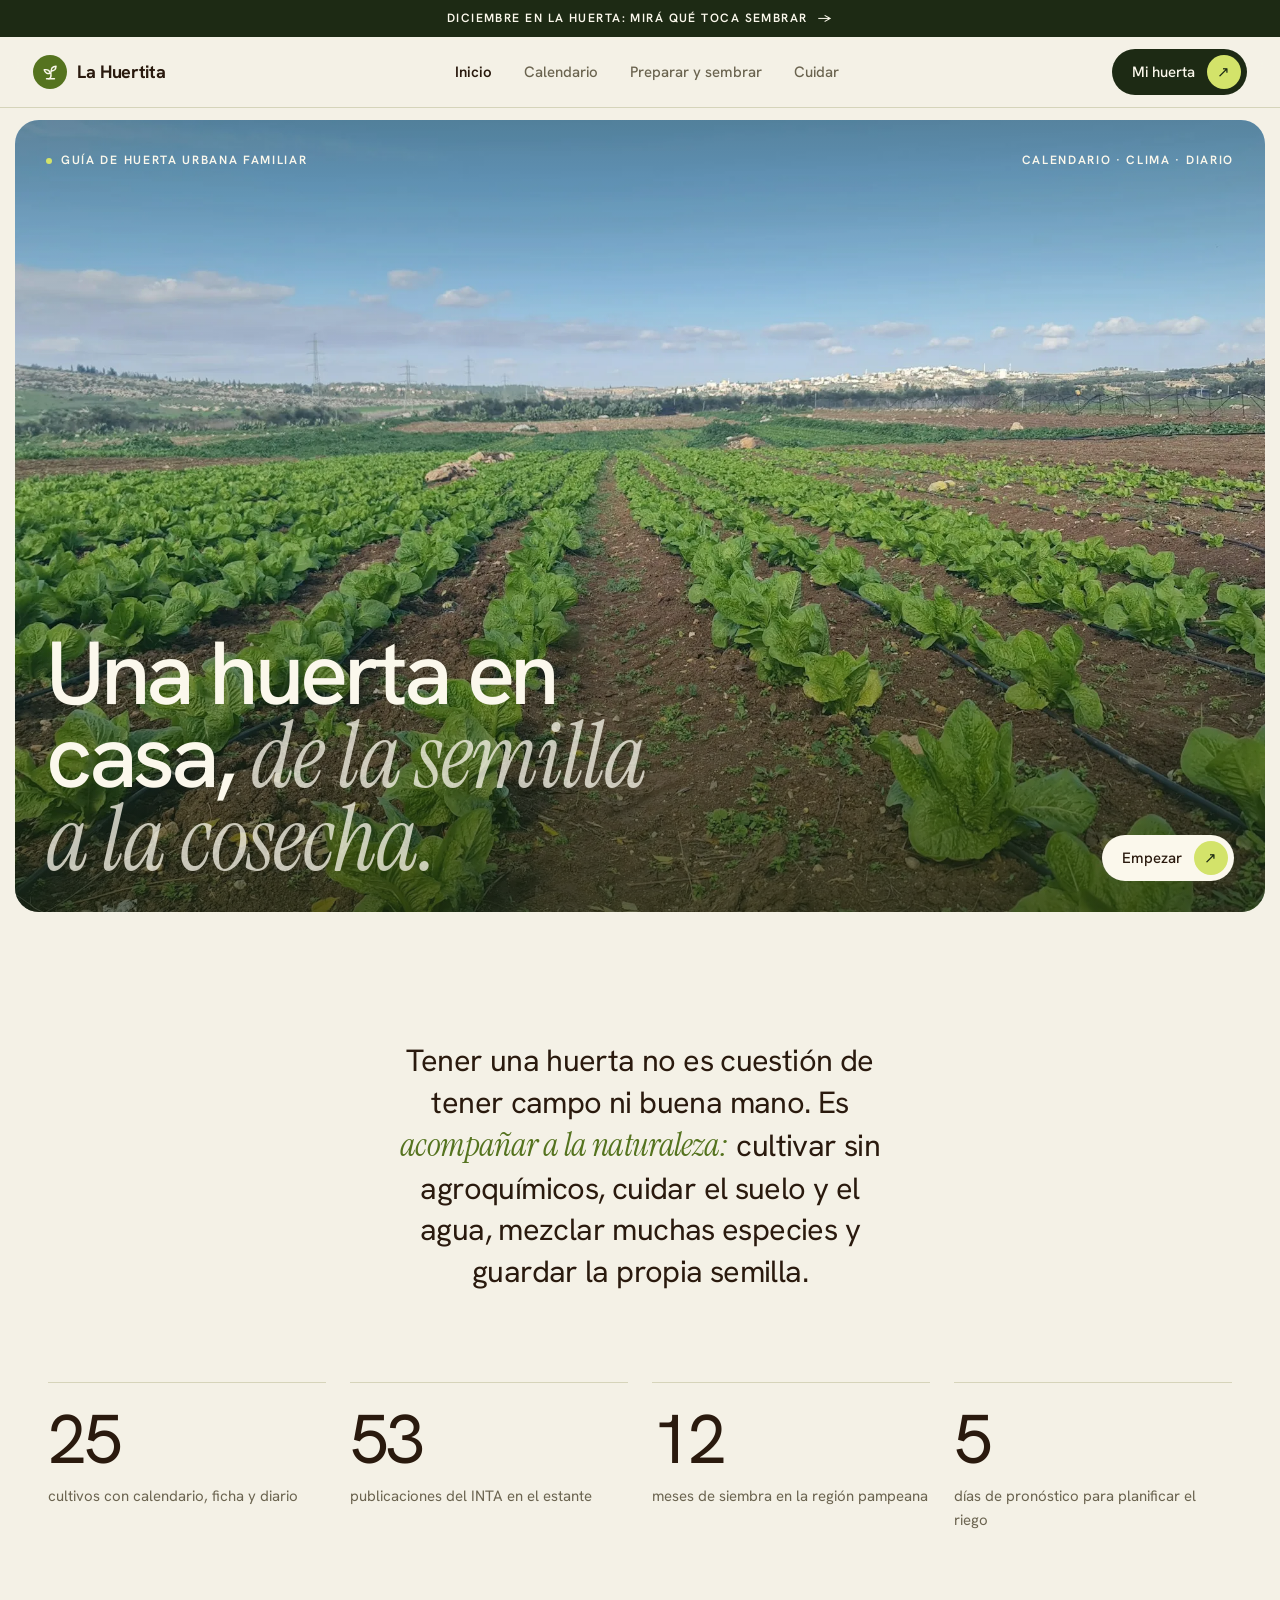
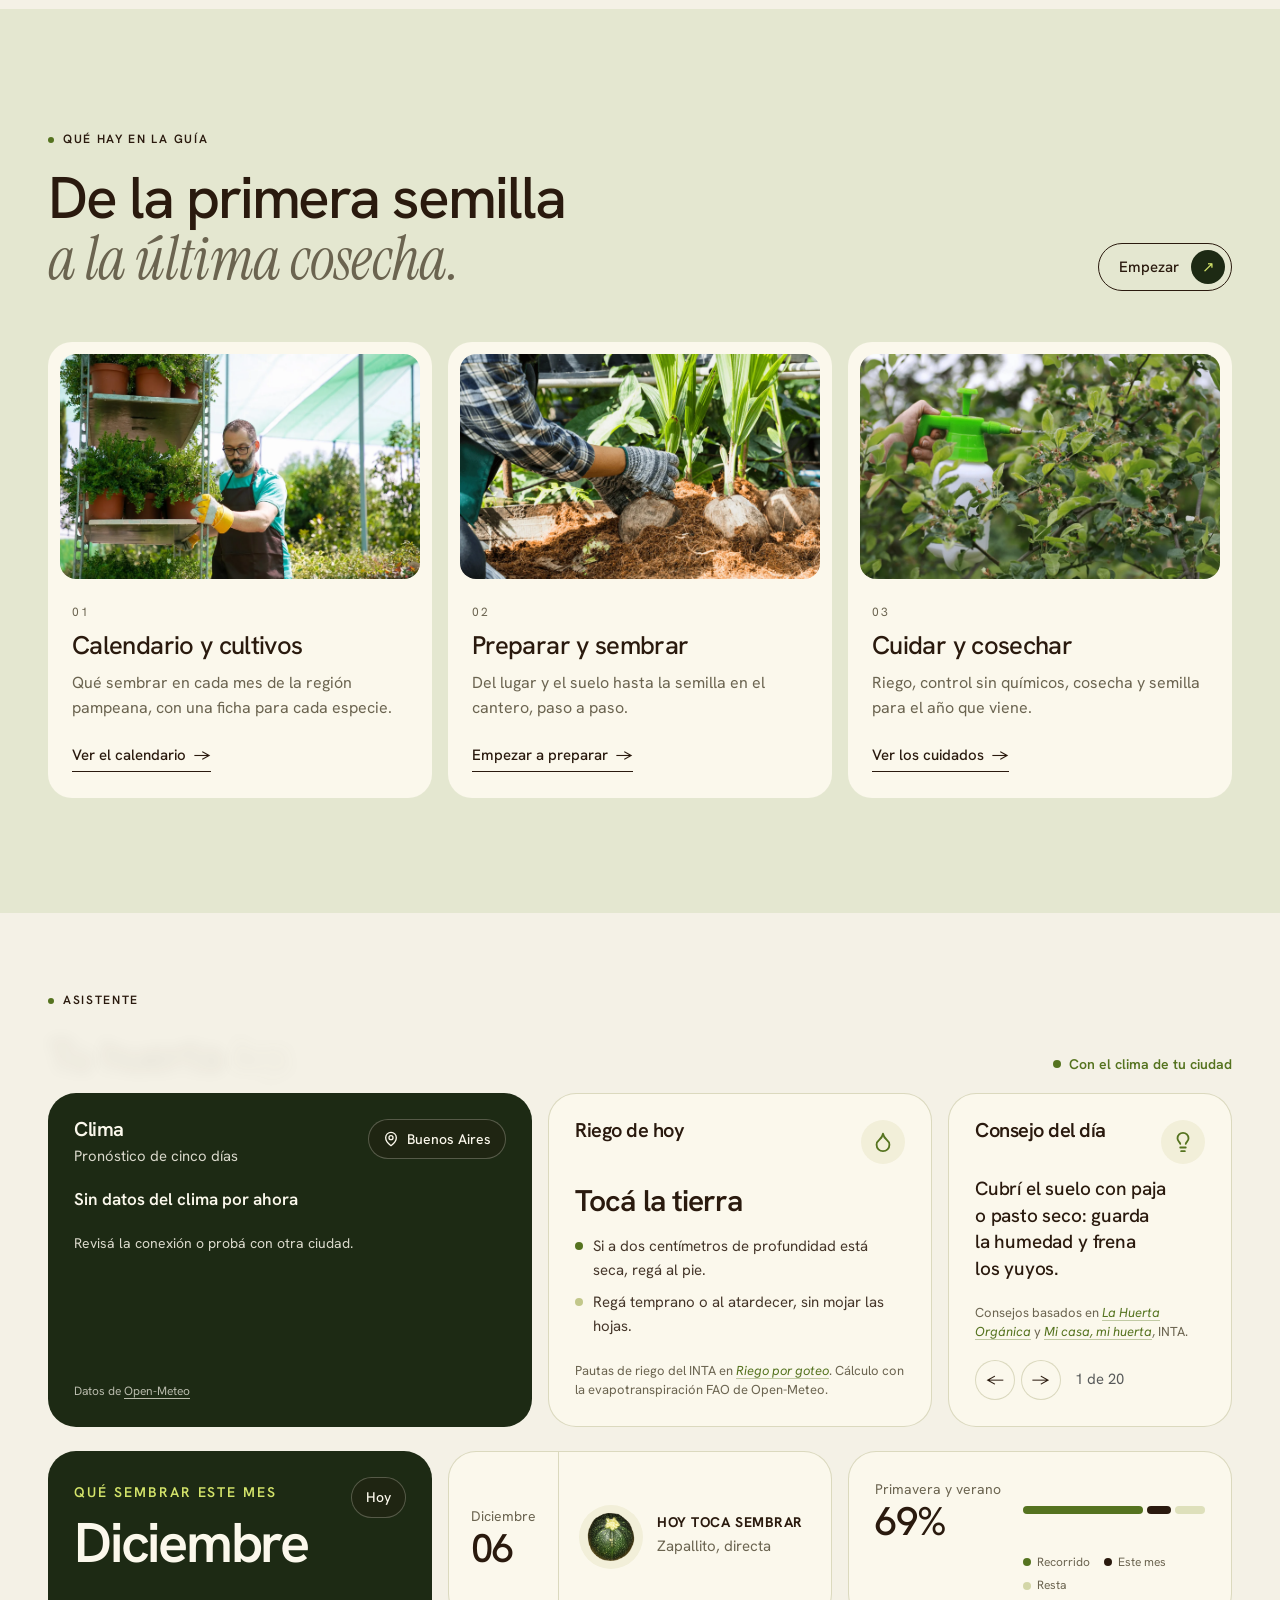
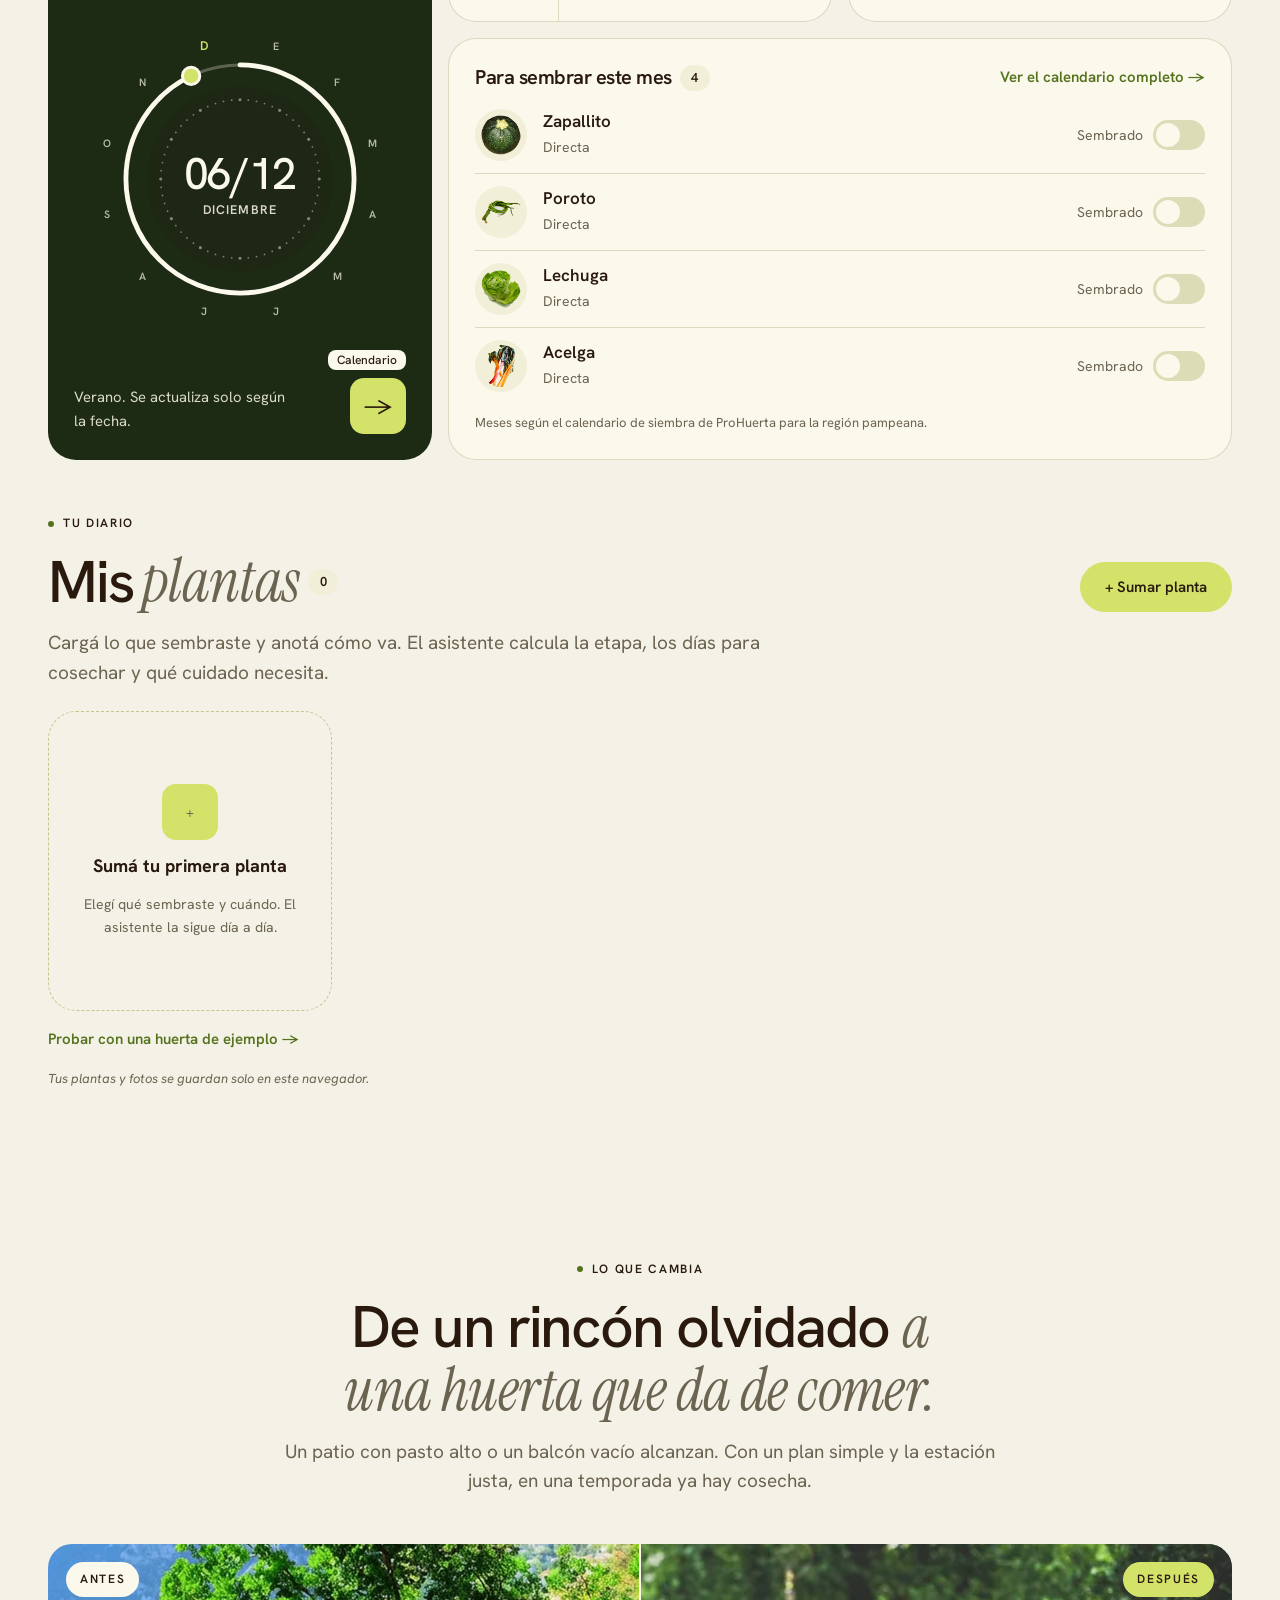
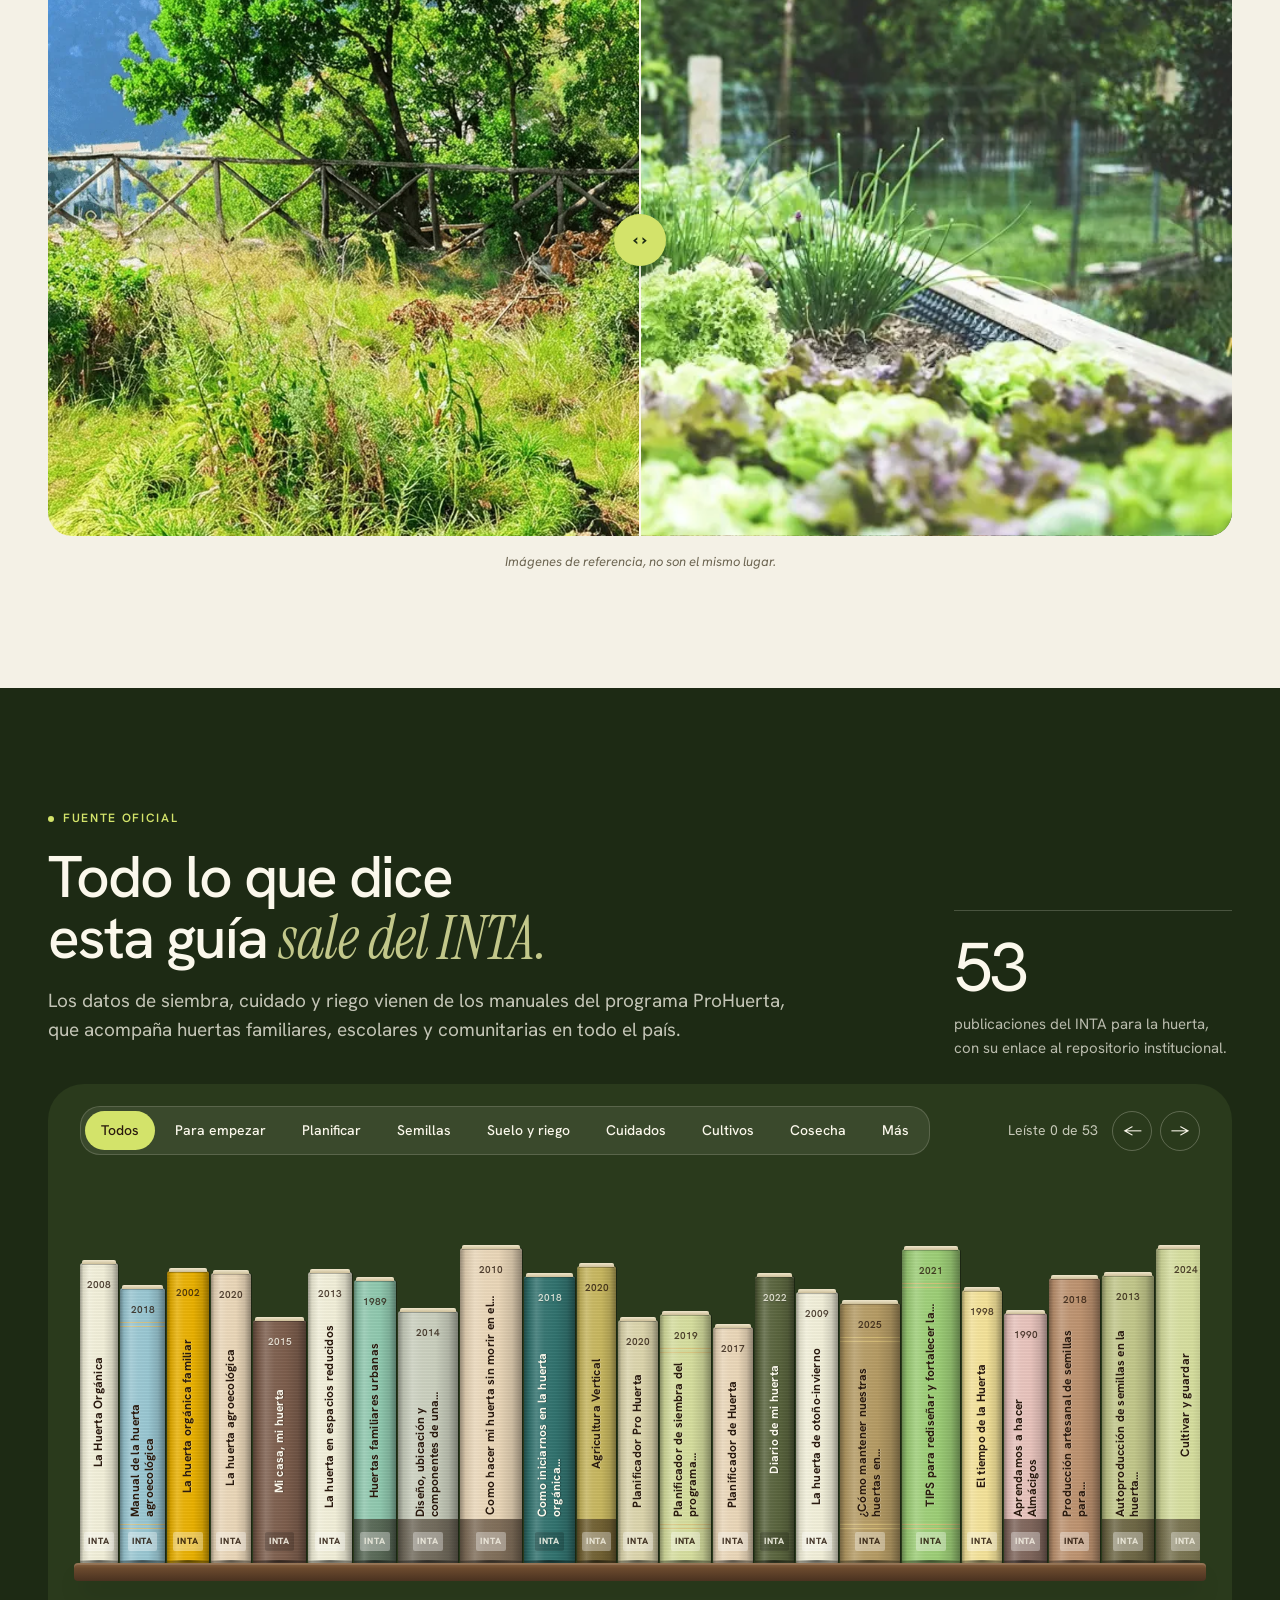
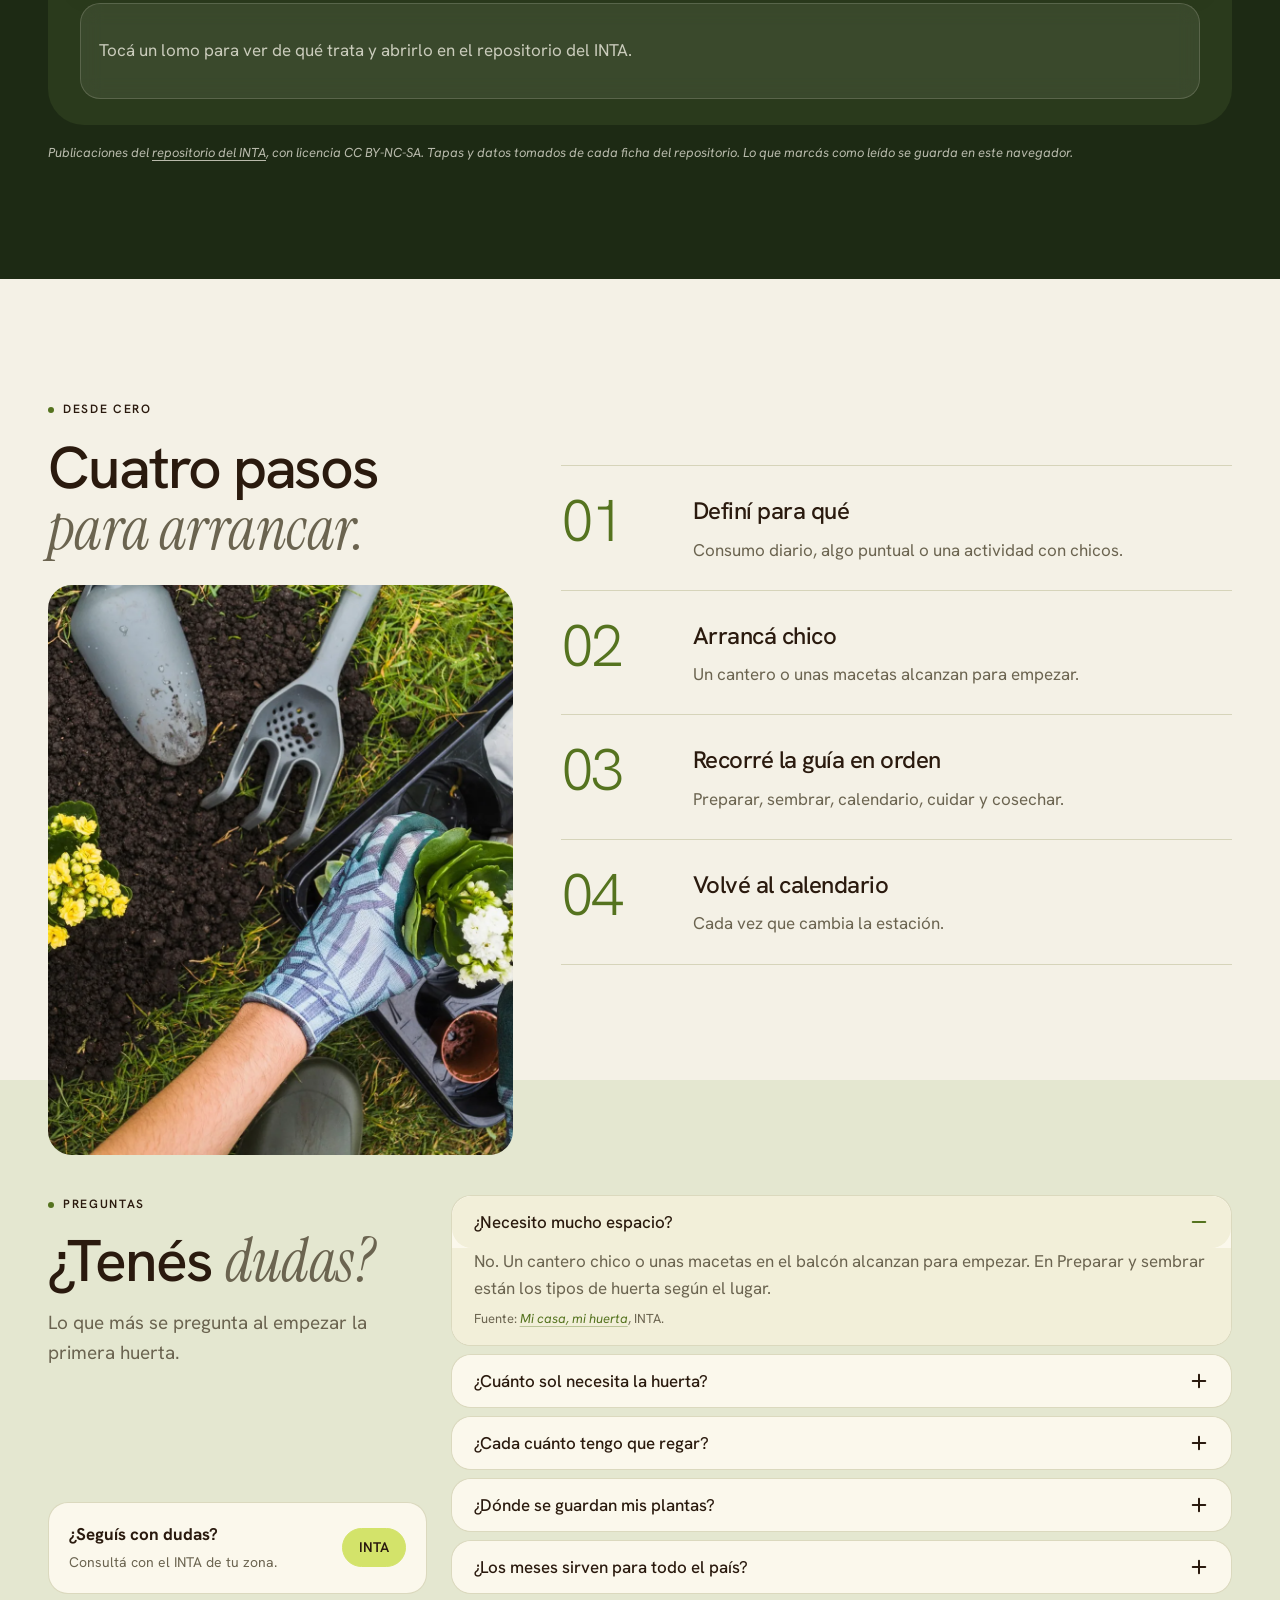
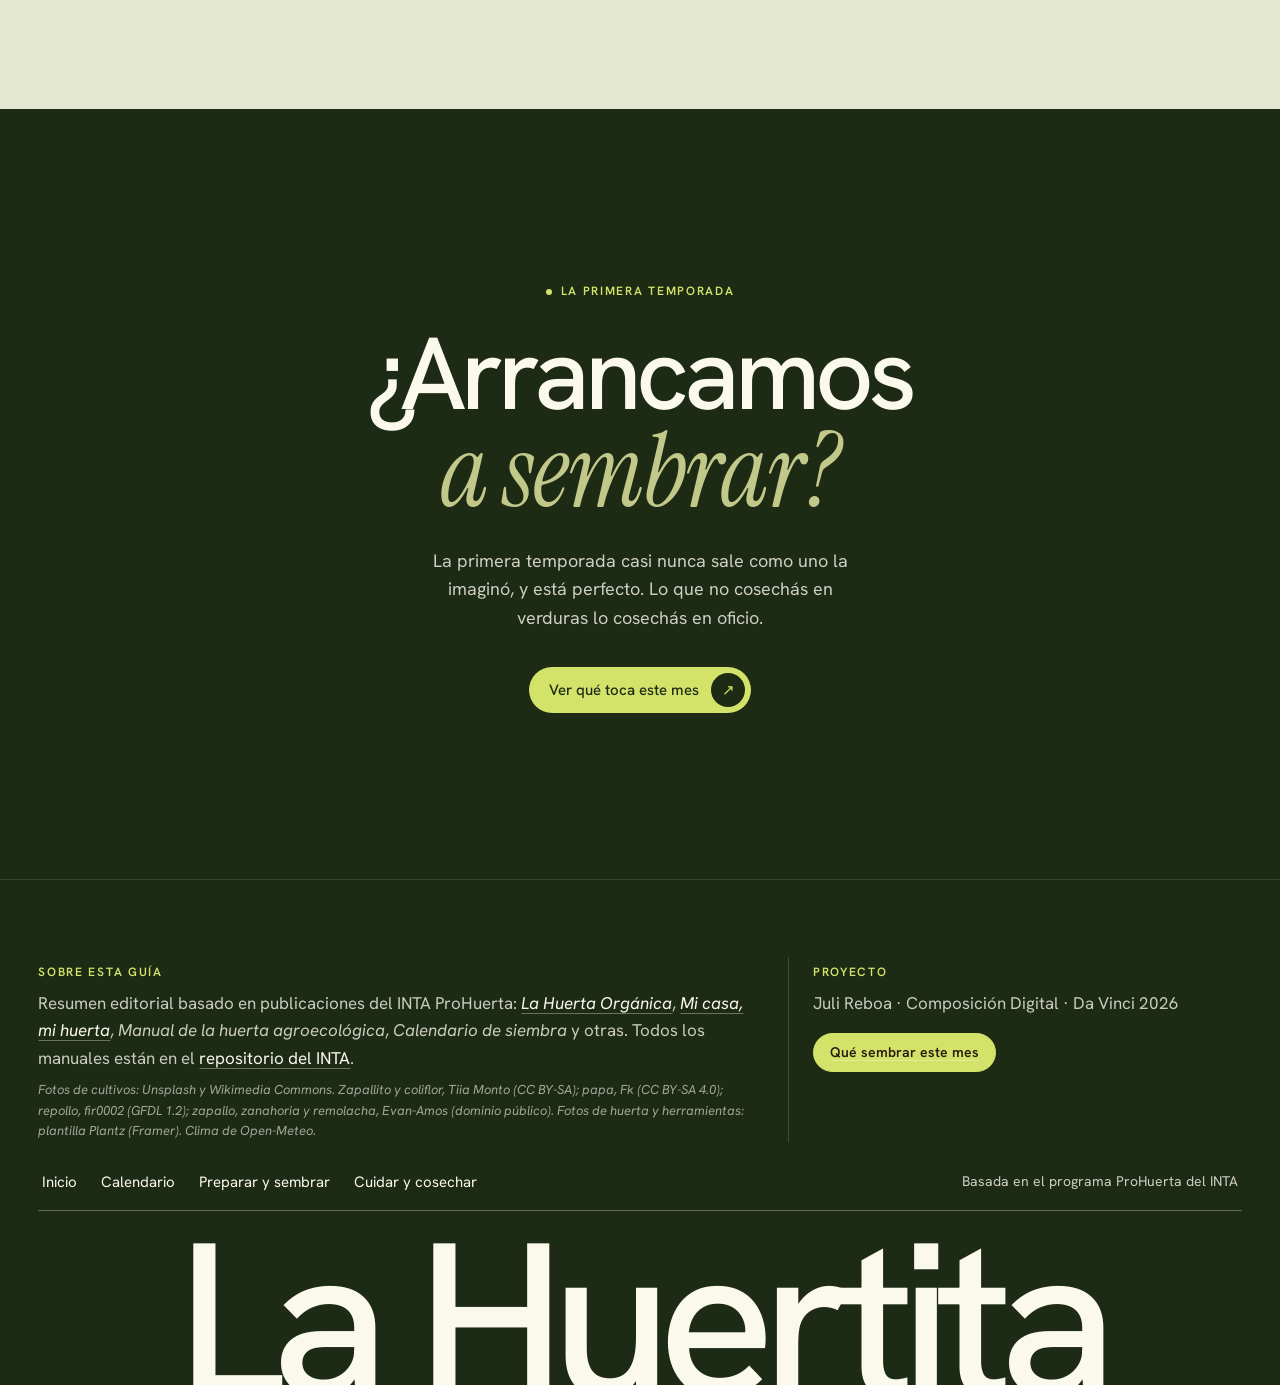
==== index.html @ 8a71ab1b "La Huertita: guía de huerta urbana familiar (P2 Composición Digital)" ====
<!doctype html>
<html lang="es">
  <head>
    <meta charset="utf-8">
    <meta name="viewport" content="width=device-width, initial-scale=1">
    <title>La Huertita · Guía de huerta urbana familiar</title>
    <meta name="description" content="Guía para empezar una huerta en casa, basada en el programa ProHuerta del INTA.">
    <link href="https://cdn.jsdelivr.net/npm/bootstrap@5.3.8/dist/css/bootstrap.min.css" rel="stylesheet" integrity="sha384-sRIl4kxILFvY47J16cr9ZwB07vP4J8+LH7qKQnuqkuIAvNWLzeN8tE5YBujZqJLB" crossorigin="anonymous">
    <link rel="preconnect" href="https://fonts.googleapis.com">
    <link rel="preconnect" href="https://fonts.gstatic.com" crossorigin>
    <link href="https://fonts.googleapis.com/css2?family=Instrument+Serif:ital@0;1&display=swap" rel="stylesheet">
    <link rel="stylesheet" href="css/style.css?v=2210b">
  </head>
  <body data-base="">
    <header class="nav-huertita container-xxl px-3">
      <nav class="navbar navbar-expand-lg">
        <a class="navbar-brand" href="index.html">La Huertita <small>Asistente de huerta</small></a>
        <button class="navbar-toggler" type="button" data-bs-toggle="collapse" data-bs-target="#menu" aria-controls="menu" aria-expanded="false" aria-label="Abrir el menú">
          <span class="navbar-toggler-icon"></span>
        </button>
        <div class="collapse navbar-collapse " id="menu">
          <ul class="navbar-nav gap-lg-3">
            <li class="nav-item"><a class="nav-link active" aria-current="page" href="index.html">Inicio</a></li>
            <li class="nav-item"><a class="nav-link" href="html/calendario.html">Calendario</a></li>
            <li class="nav-item"><a class="nav-link" href="html/preparar-y-sembrar.html">Preparar y sembrar</a></li>
            <li class="nav-item"><a class="nav-link" href="html/cuidar-y-cosechar.html">Cuidar</a></li>
          </ul>
          <a class="btn-cta" href="index.html#mis-plantas">Mi huerta <span class="circulo" aria-hidden="true">↗</span></a>
        </div>
      </nav>
    </header>

    <main>
      <!-- Portada -->
      <section class="portada-interna portada-inicio">
        <div class="foto-marco">
          <img class="fondo" src="imgs/paisajes/hero.webp" alt="Surcos de lechuga en una huerta a campo abierto" fetchpriority="high">
          <div class="foto-rotulos"><span>Guía de huerta urbana familiar</span><span>Calendario · Clima · Diario</span></div>
          <div class="foto-pie">
            <h1 class="foto-titulo">Una huerta en casa, <em>de la semilla a la cosecha.</em></h1>
            <a class="btn-cta" href="html/preparar-y-sembrar.html">Empezar <span class="circulo" aria-hidden="true">↗</span></a>
          </div>
        </div>
      </section>

      <!-- Intro y datos -->
      <section class="intro-n" aria-label="La Huertita en números">
        <div class="container-xxl px-4 px-lg-5">
          <p class="texto aparece">Tener una huerta no es cuestión de tener campo ni buena mano. Es <em>acompañar a la naturaleza:</em> cultivar sin agroquímicos, cuidar el suelo y el agua, mezclar muchas especies y guardar la propia semilla.</p>
          <div class="datos-n">
            <div class="dato-n"><b data-contar="25">25</b><span>cultivos con calendario, ficha y diario</span></div>
            <div class="dato-n"><b data-contar="53">53</b><span>publicaciones del INTA en el estante</span></div>
            <div class="dato-n"><b data-contar="12">12</b><span>meses de siembra en la región pampeana</span></div>
            <div class="dato-n"><b data-contar="5">5</b><span>días de pronóstico para planificar el riego</span></div>
          </div>
        </div>
      </section>

      <!-- Qué hay en la guía -->
      <section class="seccion banda-salvia" aria-labelledby="titulo-guia">
        <div class="container-xxl px-4 px-lg-5">
          <div class="cabeza-seccion">
            <div>
              <p class="overline">Qué hay en la guía</p>
              <h2 id="titulo-guia">De la primera semilla <em>a la última cosecha.</em></h2>
            </div>
            <a class="btn-cta claro" href="html/preparar-y-sembrar.html">Empezar <span class="circulo" aria-hidden="true">↗</span></a>
          </div>
          <div class="row g-3">
            <div class="col-md-4">
              <a class="tarjeta-n aparece" href="html/calendario.html">
                <span class="foto"><img src="imgs/fotos/vivero.webp" alt="Huertero revisando plantines en un vivero" loading="lazy"></span>
                <span class="num">01</span>
                <h3>Calendario y cultivos</h3>
                <p>Qué sembrar en cada mes de la región pampeana, con una ficha para cada especie.</p>
                <span class="link-linea">Ver el calendario <span aria-hidden="true">→</span></span>
              </a>
            </div>
            <div class="col-md-4">
              <a class="tarjeta-n aparece" href="html/preparar-y-sembrar.html">
                <span class="foto"><img src="imgs/fotos/manos-plantando.webp" alt="Manos con guantes plantando en tierra suelta" loading="lazy"></span>
                <span class="num">02</span>
                <h3>Preparar y sembrar</h3>
                <p>Del lugar y el suelo hasta la semilla en el cantero, paso a paso.</p>
                <span class="link-linea">Empezar a preparar <span aria-hidden="true">→</span></span>
              </a>
            </div>
            <div class="col-md-4">
              <a class="tarjeta-n aparece" href="html/cuidar-y-cosechar.html">
                <span class="foto"><img src="imgs/fotos/pulverizar.webp" alt="Pulverizador de mano sobre una planta" loading="lazy"></span>
                <span class="num">03</span>
                <h3>Cuidar y cosechar</h3>
                <p>Riego, control sin químicos, cosecha y semilla para el año que viene.</p>
                <span class="link-linea">Ver los cuidados <span aria-hidden="true">→</span></span>
              </a>
            </div>



          </div>
        </div>
      </section>

      <!-- Tu huerta hoy: clima, riego y consejo -->
      <section class="tablero pt-5" id="tu-huerta" aria-labelledby="titulo-tablero">
        <div class="container-xxl px-4 px-lg-5">
          <div class="titulo-tablero">
            <div>
              <p class="overline">Asistente</p>
              <h2 id="titulo-tablero" class="titulo-n mt-3 mb-0">Tu huerta <em>hoy.</em></h2>
            </div>
            <span class="vivo">Con el clima de tu ciudad</span>
          </div>
          <div class="row g-3">
            <div class="col-lg-5">
              <article class="panel-verde clima" id="clima" aria-live="polite">
                <div class="cabeza">
                  <div>
                    <h3 class="fs-5 mb-1">Clima</h3>
                    <p class="mb-0 small">Pronóstico de cinco días</p>
                  </div>
                  <button class="ciudad" type="button" data-bs-toggle="modal" data-bs-target="#modal-ciudad" aria-label="Cambiar la ciudad">
                    <svg width="16" height="16" viewBox="0 0 24 24" fill="none" stroke="currentColor" stroke-width="2" stroke-linecap="round" stroke-linejoin="round" aria-hidden="true"><path d="M20 10c0 6-8 12-8 12s-8-6-8-12a8 8 0 0 1 16 0Z"/><circle cx="12" cy="10" r="3"/></svg>
                    <span>Buenos Aires</span>
                  </button>
                </div>
                <div class="clima-cuerpo d-flex flex-column gap-3 flex-grow-1"><p class="estado">Cargando el clima…</p></div>
                <p class="fuente-clima">Datos de <a href="https://open-meteo.com/" target="_blank" rel="noopener">Open-Meteo</a></p>
              </article>
            </div>
            <div class="col-md-7 col-lg-4">
              <article class="panel riego" id="riego" aria-live="polite">
                <div class="cabeza">
                  <h3 class="fs-5 mb-0">Riego de hoy</h3>
                  <span class="icono-redondo"><svg viewBox="0 0 24 24" fill="none" stroke="currentColor" stroke-width="2" stroke-linecap="round" stroke-linejoin="round" aria-hidden="true"><path d="M12 22a7 7 0 0 0 7-7c0-2-1-3.9-3-5.5s-3.5-4-4-6.5c-.5 2.5-2 4.9-4 6.5C6 11.1 5 13 5 15a7 7 0 0 0 7 7z"/></svg></span>
                </div>
                <div class="riego-cuerpo d-flex flex-column gap-3 flex-grow-1"><p class="veredicto">Calculando…</p></div>
                <p class="fuente-dato">Pautas de riego del INTA en <a href="https://repositorio.inta.gob.ar/handle/20.500.12123/4528" target="_blank" rel="noopener"><em>Riego por goteo</em></a>. Cálculo con la evapotranspiración FAO de Open-Meteo.</p>
              </article>
            </div>
            <div class="col-md-5 col-lg-3">
              <article class="panel consejo" id="consejo" aria-live="polite">
                <div class="cabeza">
                  <h3 class="fs-5 mb-0">Consejo del día</h3>
                  <span class="icono-redondo"><svg viewBox="0 0 24 24" fill="none" stroke="currentColor" stroke-width="2" stroke-linecap="round" stroke-linejoin="round" aria-hidden="true"><path d="M15 14c.2-1 .7-1.7 1.5-2.5 1-.9 1.5-2.2 1.5-3.5A6 6 0 0 0 6 8c0 1 .2 2.2 1.5 3.5.7.7 1.3 1.5 1.5 2.5"/><path d="M9 18h6M10 22h4"/></svg></span>
                </div>
                <p class="texto"></p>
                <p class="fuente-dato">Consejos basados en <a href="https://repositorio.inta.gob.ar/handle/20.500.12123/15389" target="_blank" rel="noopener"><em>La Huerta Orgánica</em></a> y <a href="https://repositorio.inta.gob.ar/handle/20.500.12123/15072" target="_blank" rel="noopener"><em>Mi casa, mi huerta</em></a>, INTA.</p>
                <div class="pasar align-items-center">
                  <button type="button" data-paso="-1" aria-label="Consejo anterior">←</button>
                  <button type="button" data-paso="1" aria-label="Consejo siguiente">→</button>
                  <small class="cual ms-2 text-body-secondary"></small>
                </div>
              </article>
            </div>
          </div>
        </div>
      </section>

      <!-- Qué sembrar este mes (se actualiza solo con la fecha) -->
      <section class="este-mes" aria-labelledby="titulo-mes">
        <div class="container-xxl px-4 px-lg-5">
          <div class="row g-3">
            <div class="col-lg-4">
              <article class="panel-verde dial-tarjeta">
                <div class="cabeza">
                  <div>
                    <p class="overline">Qué sembrar este mes</p>
                    <h2 class="mes" id="titulo-mes">Septiembre</h2>
                  </div>
                  <span class="pildora-vidrio">Hoy</span>
                </div>
                <div class="dial" id="dial-mes"></div>
                <div class="pie-dial">
                  <p class="mb-0 small" id="temporada-mes">Primavera y verano. Se actualiza solo según la fecha.</p>
                  <a class="boton-redondo lima con-globo" href="html/calendario.html" aria-label="Ver el calendario completo"><span class="globo">Calendario</span>→</a>
                </div>
              </article>
            </div>
            <div class="col-lg-8 d-flex flex-column gap-3">
              <div class="row g-3">
                <div class="col-md-6"><div class="panel tarjeta-fecha" id="tarjeta-fecha"></div></div>
                <div class="col-md-6"><div class="panel tarjeta-progreso" id="tarjeta-progreso"></div></div>
              </div>
              <article class="panel lista-tareas flex-grow-1">
                <div class="cabeza">
                  <h3 class="fs-5 mb-0 d-flex align-items-center gap-2">Para sembrar este mes <span class="contador" id="cuenta-mes">4</span></h3>
                  <a class="link-flecha" href="html/calendario.html">Ver el calendario completo →</a>
                </div>
                <div id="cultivos-mes">
                  <!-- filas generadas por js/este-mes.js -->
                </div>
                <p class="fuente-dato mb-0">Meses según el calendario de siembra de ProHuerta para la región pampeana.</p>
              </article>
            </div>
          </div>
        </div>
      </section>

      <!-- Mis plantas: seguimiento día a día -->
      <section class="mis-plantas pb-5" id="mis-plantas" aria-labelledby="titulo-plantas">
        <div class="container-xxl px-4 px-lg-5">
          <div class="titulo-tablero d-flex flex-wrap align-items-end justify-content-between gap-3 mb-3 mt-3">
            <div>
              <p class="overline">Tu diario</p>
              <h2 id="titulo-plantas" class="titulo-n d-flex align-items-center gap-2 mb-0 mt-3">Mis <em>plantas</em> <span class="contador" id="cuenta-plantas">0</span></h2>
            </div>
            <button class="btn btn-huerta lima" type="button" data-bs-toggle="modal" data-bs-target="#modal-planta">+ Sumar planta</button>
          </div>
          <p class="bajada mb-4">Cargá lo que sembraste y anotá cómo va. El asistente calcula la etapa, los días para cosechar y qué cuidado necesita.</p>
          <div class="row g-3" id="grilla-plantas"></div>
          <p class="credito">Tus plantas y fotos se guardan solo en este navegador.</p>
        </div>
      </section>

      <!-- Antes y después -->
      <section class="seccion" aria-labelledby="titulo-antes">
        <div class="container-xxl px-4 px-lg-5">
          <div class="text-center mb-5">
            <p class="overline">Lo que cambia</p>
            <h2 id="titulo-antes" class="mt-3 mx-auto" style="max-width:18ch">De un rincón olvidado <em>a una huerta que da de comer.</em></h2>
            <p class="bajada mt-3">Un patio con pasto alto o un balcón vacío alcanzan. Con un plan simple y la estación justa, en una temporada ya hay cosecha.</p>
          </div>
          <div class="antes-despues aparece">
            <img src="imgs/fotos/patio-antes.webp" alt="Antes: un patio con pasto crecido y sin cultivar">
            <img class="despues" src="imgs/paisajes/canteros.webp" alt="Después: un cantero elevado con lechugas, verdeo y aromáticas">
            <span class="etiqueta izq">Antes</span><span class="etiqueta der">Después</span>
            <span class="linea"></span>
            <input type="range" min="0" max="100" value="50" aria-label="Deslizá para comparar antes y después">
            <span class="tirador" aria-hidden="true">‹ ›</span>
          </div>
          <p class="credito text-center mt-3">Imágenes de referencia, no son el mismo lugar.</p>
        </div>
      </section>

      <!-- La base: INTA ProHuerta -->
      <section class="seccion base-inta banda-bosque" aria-labelledby="titulo-inta">
        <div class="container-xxl px-4 px-lg-5">
          <div class="row g-4 align-items-end mb-4">
            <div class="col-lg-8">
              <p class="overline">Fuente oficial</p>
              <h2 id="titulo-inta" class="mt-3">Todo lo que dice esta guía <em>sale del INTA.</em></h2>
              <p class="bajada mt-3" style="color:rgba(251,248,236,.75)">Los datos de siembra, cuidado y riego vienen de los manuales del programa ProHuerta, que acompaña huertas familiares, escolares y comunitarias en todo el país.</p>
            </div>
            <div class="col-lg-3 offset-lg-1">
              <div class="dato-n"><b data-contar="53">53</b><span>publicaciones del INTA para la huerta, con su enlace al repositorio institucional.</span></div>
            </div>
          </div>
          <div class="estante-marco">
            <div class="estante-barra">
              <div class="filtro filtro-oscuro" id="filtro-estante" role="group" aria-label="Filtrar por tema">
                <button type="button" data-grupo="todos" aria-pressed="true">Todos</button>
                <button type="button" data-grupo="empezar" aria-pressed="false">Para empezar</button>
                <button type="button" data-grupo="planificar" aria-pressed="false">Planificar</button>
                <button type="button" data-grupo="semillas" aria-pressed="false">Semillas</button>
                <button type="button" data-grupo="agua" aria-pressed="false">Suelo y riego</button>
                <button type="button" data-grupo="cuidados" aria-pressed="false">Cuidados</button>
                <button type="button" data-grupo="cultivos" aria-pressed="false">Cultivos</button>
                <button type="button" data-grupo="cosecha" aria-pressed="false">Cosecha</button>
                <button type="button" data-grupo="mas" aria-pressed="false">Más</button>
              </div>
              <div class="d-flex align-items-center gap-2">
                <span class="cuenta-leidos" id="cuenta-leidos">Leíste 0 de 53</span>
                <button class="mover" type="button" data-mover="-1" aria-label="Ver libros anteriores">←</button>
                <button class="mover" type="button" data-mover="1" aria-label="Ver más libros">→</button>
              </div>
            </div>
            <div class="estante" id="estante" aria-label="Estante de publicaciones del INTA"></div>
            <div class="tabla-estante" aria-hidden="true"></div>
            <div class="ficha-libro" id="ficha-libro" aria-live="polite"></div>
          </div>
          <p class="credito">Publicaciones del <a href="https://repositorio.inta.gob.ar/" target="_blank" rel="noopener">repositorio del INTA</a>, con licencia CC BY-NC-SA. Tapas y datos tomados de cada ficha del repositorio. Lo que marcás como leído se guarda en este navegador.</p>
        </div>
      </section>

      <!-- Cómo empezar -->
      <section class="seccion" aria-labelledby="titulo-empezar">
        <div class="container-xxl px-4 px-lg-5">
          <div class="row g-5 align-items-stretch">
            <div class="col-lg-5">
              <p class="overline">Desde cero</p>
              <h2 class="mt-3 mb-4" id="titulo-empezar">Cuatro pasos <em>para arrancar.</em></h2>
              <img class="foto-redonda aparece" src="imgs/fotos/herramientas.webp" alt="Herramientas de mano, guantes y plantines sobre la tierra" loading="lazy">
            </div>
            <div class="col-lg-7 d-flex flex-column justify-content-end">
              <ol class="filas-n">
                <li><span class="n">01</span><div><strong>Definí para qué</strong><p>Consumo diario, algo puntual o una actividad con chicos.</p></div></li>
                <li><span class="n">02</span><div><strong>Arrancá chico</strong><p>Un cantero o unas macetas alcanzan para empezar.</p></div></li>
                <li><span class="n">03</span><div><strong>Recorré la guía en orden</strong><p>Preparar, sembrar, calendario, cuidar y cosechar.</p></div></li>
                <li><span class="n">04</span><div><strong>Volvé al calendario</strong><p>Cada vez que cambia la estación.</p></div></li>
              </ol>
            </div>
          </div>
        </div>
      </section>

      <!-- Preguntas frecuentes -->
      <section class="seccion banda-salvia" aria-labelledby="titulo-faq">
        <div class="container-xxl px-4 px-lg-5">
          <div class="row g-4">
            <div class="col-lg-4 d-flex flex-column">
              <p class="overline">Preguntas</p>
              <h2 class="mt-3 mb-3" id="titulo-faq">¿Tenés <em>dudas?</em></h2>
              <p class="bajada">Lo que más se pregunta al empezar la primera huerta.</p>
              <div class="ayuda mt-auto">
                <div><strong>¿Seguís con dudas?</strong><span>Consultá con el INTA de tu zona.</span></div>
                <a class="btn btn-huerta lima chico" href="https://www.argentina.gob.ar/inta" target="_blank" rel="noopener">INTA</a>
              </div>
            </div>
            <div class="col-lg-8">
              <div class="accordion preguntas" id="faq">
                <div class="accordion-item">
                  <h3 class="accordion-header"><button class="accordion-button" type="button" data-bs-toggle="collapse" data-bs-target="#p1" aria-expanded="true" aria-controls="p1">¿Necesito mucho espacio?</button></h3>
                  <div id="p1" class="accordion-collapse collapse show" data-bs-parent="#faq"><div class="accordion-body">No. Un cantero chico o unas macetas en el balcón alcanzan para empezar. En Preparar y sembrar están los tipos de huerta según el lugar. <span class="fuente-dato d-block mt-2">Fuente: <a href="https://repositorio.inta.gob.ar/handle/20.500.12123/15072" target="_blank" rel="noopener"><em>Mi casa, mi huerta</em></a>, INTA.</span></div></div>
                </div>
                <div class="accordion-item">
                  <h3 class="accordion-header"><button class="accordion-button collapsed" type="button" data-bs-toggle="collapse" data-bs-target="#p2" aria-expanded="false" aria-controls="p2">¿Cuánto sol necesita la huerta?</button></h3>
                  <div id="p2" class="accordion-collapse collapse" data-bs-parent="#faq"><div class="accordion-body">La mayoría de las hortalizas pide al menos seis horas de sol directo por día. Las de hoja toleran un poco de media sombra. <span class="fuente-dato d-block mt-2">Fuente: <a href="https://repositorio.inta.gob.ar/handle/20.500.12123/15389" target="_blank" rel="noopener"><em>La Huerta Orgánica</em></a>, INTA.</span></div></div>
                </div>
                <div class="accordion-item">
                  <h3 class="accordion-header"><button class="accordion-button collapsed" type="button" data-bs-toggle="collapse" data-bs-target="#p3" aria-expanded="false" aria-controls="p3">¿Cada cuánto tengo que regar?</button></h3>
                  <div id="p3" class="accordion-collapse collapse" data-bs-parent="#faq"><div class="accordion-body">Depende del clima y de la planta. El asistente lo calcula cada día con el clima de tu ciudad. Sin conexión, tocá la tierra: si a dos centímetros está seca, regá.</div></div>
                </div>
                <div class="accordion-item">
                  <h3 class="accordion-header"><button class="accordion-button collapsed" type="button" data-bs-toggle="collapse" data-bs-target="#p4" aria-expanded="false" aria-controls="p4">¿Dónde se guardan mis plantas?</button></h3>
                  <div id="p4" class="accordion-collapse collapse" data-bs-parent="#faq"><div class="accordion-body">En este navegador, sin cuenta ni registro. Si borrás los datos del navegador o usás otra compu, el diario empieza de nuevo.</div></div>
                </div>
                <div class="accordion-item">
                  <h3 class="accordion-header"><button class="accordion-button collapsed" type="button" data-bs-toggle="collapse" data-bs-target="#p5" aria-expanded="false" aria-controls="p5">¿Los meses sirven para todo el país?</button></h3>
                  <div id="p5" class="accordion-collapse collapse" data-bs-parent="#faq"><div class="accordion-body">Están pensados para la región pampeana. Confirmalos con el calendario de ProHuerta de tu región. <span class="fuente-dato d-block mt-2">Fuente: calendario de siembra ProHuerta, INTA.</span></div></div>
                </div>
              </div>
            </div>
          </div>
        </div>
      </section>

      <!-- Cierre -->
      <section class="cierre-bosque" aria-labelledby="titulo-cierre">
        <div class="container-xxl px-4">
          <p class="overline">La primera temporada</p>
          <h2 id="titulo-cierre">¿Arrancamos <em>a sembrar?</em></h2>
          <blockquote>La primera temporada casi nunca sale como uno la imaginó, y está perfecto. Lo que no cosechás en verduras lo cosechás en oficio.</blockquote>
          <a class="btn-cta" href="#tu-huerta">Ver qué toca este mes <span class="circulo" aria-hidden="true">↗</span></a>
        </div>
      </section>
    </main>

    <footer class="pie">
      <div class="container-xxl px-3">
        <div class="pie-marco">
          <img class="fondo" src="imgs/paisajes/bruma.webp" alt="" loading="lazy">
          <div class="pie-tarjeta">
            <div>
              <p class="overline mb-2">Sobre esta guía</p>
              <p class="mb-2">Resumen editorial basado en publicaciones del INTA ProHuerta: <a href="https://repositorio.inta.gob.ar/handle/20.500.12123/15389" target="_blank" rel="noopener"><em>La Huerta Orgánica</em></a>, <a href="https://repositorio.inta.gob.ar/handle/20.500.12123/15072" target="_blank" rel="noopener"><em>Mi casa, mi huerta</em></a>, <em>Manual de la huerta agroecológica</em>, <em>Calendario de siembra</em> y otras. Todos los manuales están en el <a href="https://repositorio.inta.gob.ar/" target="_blank" rel="noopener">repositorio del INTA</a>.</p>
              <p class="credito mt-0 mb-0">Fotos de cultivos: Unsplash y Wikimedia Commons. Zapallito y coliflor, Tiia Monto (CC BY-SA); papa, Fk (CC BY-SA 4.0); repollo, fir0002 (GFDL 1.2); zapallo, zanahoria y remolacha, Evan-Amos (dominio público). Fotos de huerta y herramientas: plantilla Plantz (Framer). Clima de Open-Meteo.</p>
            </div>
            <div>
              <p class="overline mb-2">Proyecto</p>
              <p class="mb-3">Juli Reboa · Composición Digital · Da Vinci 2026</p>
              <a class="btn btn-huerta lima chico" href="html/calendario.html">Qué sembrar este mes</a>
            </div>
          </div>
          <div class="pie-barra">
            <nav class="d-flex flex-wrap gap-4" aria-label="Pie de página">
              <a href="index.html">Inicio</a>
              <a href="html/calendario.html">Calendario</a>
              <a href="html/preparar-y-sembrar.html">Preparar y sembrar</a>
              <a href="html/cuidar-y-cosechar.html">Cuidar y cosechar</a>
            </nav>
            <span>Basada en el programa ProHuerta del INTA</span>
          </div>
          <p class="pie-gigante" aria-hidden="true">La Huertita</p>
        </div>
      </div>
    </footer>

    <!-- Sumar planta -->
    <div class="modal fade" id="modal-planta" tabindex="-1" aria-labelledby="titulo-modal-planta" aria-hidden="true">
      <div class="modal-dialog modal-dialog-centered">
        <form class="modal-content" id="form-planta">
          <div class="modal-header">
            <h2 class="modal-title" id="titulo-modal-planta">Sumar una planta</h2>
            <button type="button" class="btn-close" data-bs-dismiss="modal" aria-label="Cerrar"></button>
          </div>
          <div class="modal-body">
            <label class="form-label" for="cultivo-nuevo">¿Qué sembraste?</label>
            <select class="form-select mb-3" id="cultivo-nuevo" name="cultivo" required></select>
            <label class="form-label" for="fecha-nueva">¿Cuándo?</label>
            <input class="form-control mb-3" id="fecha-nueva" name="fecha" type="date" required>
            <p class="form-label">¿Dónde?</p>
            <div class="selector-estado" style="grid-template-columns:1fr 1fr" role="radiogroup" aria-label="Lugar">
              <input type="radio" name="lugar" id="l-cantero" value="cantero" checked><label for="l-cantero">En cantero</label>
              <input type="radio" name="lugar" id="l-maceta" value="maceta"><label for="l-maceta">En maceta</label>
            </div>
          </div>
          <div class="modal-footer">
            <button type="button" class="btn btn-huerta secundario" data-bs-dismiss="modal">Cancelar</button>
            <button type="submit" class="btn btn-huerta lima">Sumar a mi huerta</button>
          </div>
        </form>
      </div>
    </div>

    <!-- Elegir ciudad -->
    <div class="modal fade" id="modal-ciudad" tabindex="-1" aria-labelledby="titulo-modal-ciudad" aria-hidden="true">
      <div class="modal-dialog modal-dialog-centered">
        <div class="modal-content">
          <div class="modal-header">
            <h2 class="modal-title" id="titulo-modal-ciudad">Tu ciudad</h2>
            <button type="button" class="btn-close" data-bs-dismiss="modal" aria-label="Cerrar"></button>
          </div>
          <div class="modal-body">
            <form class="d-flex gap-2 mb-3" id="form-ciudad" role="search">
              <label class="visually-hidden" for="q-ciudad">Buscar ciudad</label>
              <input class="form-control" id="q-ciudad" name="q" type="search" placeholder="Ej.: Rosario" autocomplete="off">
              <button class="btn btn-huerta" type="submit">Buscar</button>
            </form>
            <div id="resultados-ciudad"></div>
            <button class="link-flecha mt-2" type="button" id="usar-ubicacion">Usar mi ubicación →</button>
          </div>
        </div>
      </div>
    </div>

    <!-- Diario de una planta -->
    <div class="offcanvas offcanvas-end diario" tabindex="-1" id="diario" aria-labelledby="diario-titulo">
      <div class="offcanvas-header">
        <h2 class="offcanvas-title fs-4" id="diario-titulo">Diario</h2>
        <button type="button" class="btn-close" data-bs-dismiss="offcanvas" aria-label="Cerrar"></button>
      </div>
      <div class="offcanvas-body" id="diario-cuerpo"></div>
    </div>

    <script src="https://cdn.jsdelivr.net/npm/bootstrap@5.3.8/dist/js/bootstrap.bundle.min.js" integrity="sha384-FKyoEForCGlyvwx9Hj09JcYn3nv7wiPVlz7YYwJrWVcXK/BmnVDxM+D2scQbITxI" crossorigin="anonymous"></script>
    <script src="js/cultivos.js"></script>
    <script src="js/asistente.js"></script>
    <script src="js/este-mes.js"></script>
    <script src="js/estante-datos.js"></script>
    <script src="js/estante.js"></script>
    <script src="js/front.js?v=2210b"></script>
  </body>
</html>
---- css/style.css ----
@font-face {
    font-family: "Hanken Grotesk";
    src: url("font/HankenGrotesk-Variable.ttf");
    font-weight: 100 900;
    font-style: normal;
}

@font-face {
    font-family: "Hanken Grotesk";
    src: url("font/HankenGrotesk-Italic-Variable.ttf");
    font-weight: 100 900;
    font-style: italic;
}

/* =========================================================
   La Huertita · asistente de huerta en casa
   Paleta del P1, un poco más vibrante, con un lima para la
   acción principal. Fondo salvia claro, tarjetas crema muy
   redondeadas, verdes en degradé y controles en píldora.
   ========================================================= */
:root{
    --color-fondos:#FBF8EC;        /* Crema: superficie de tarjetas */
    --color-fondos-alt:#F2EFD9;    /* Crema con Salvia: superficies internas */
    --color-app:#EDEBD8;           /* fondo de página */
    --color-titulos:#2A1A0E;       /* Espresso */
    --color-textos:#45362A;        /* cuerpo, 10:1 sobre Crema */
    --color-suave:#6B6450;         /* secundarios, 5,6:1 sobre Crema */
    --color-acento:#A3203A;        /* Tomate: «hoy» y alertas */
    --color-acento-oscuro:#4A1416; /* Burgundy */
    --color-marca:#55731F;         /* Olivo: marca y estados activos */
    --color-lineas:#C2C78A;        /* Salvia */
    --color-lima:#D3E36A;          /* Lima: la acción principal */
    --color-borde:rgba(150,150,95,.32);
    --color-blanco:#FBF8EC;

    --verde-degrade:
        radial-gradient(120% 90% at 12% 8%, rgba(194,199,138,.85), transparent 55%),
        radial-gradient(80% 70% at 92% 96%, rgba(211,227,106,.45), transparent 60%),
        radial-gradient(60% 60% at 70% 30%, rgba(42,26,14,.16), transparent 70%),
        linear-gradient(140deg, #55731F, #6F8A2E 55%, #4C6A1B);

    --radio-xl:36px;
    --radio:28px;
    --radio-m:20px;
    --radio-s:14px;
    --pildora:999px;
    --sombra:0 1px 2px rgba(42,26,14,.04), 0 18px 40px -24px rgba(42,26,14,.22);
    --sombra-alta:0 2px 4px rgba(42,26,14,.05), 0 30px 60px -30px rgba(42,26,14,.38);
    --medida:68ch;
}

html{ scroll-behavior:smooth; scroll-padding-top:104px; }
@media (prefers-reduced-motion:reduce){ html{ scroll-behavior:auto; } *, *::before{ transition:none !important; animation:none !important; } }

body{
    background-color:var(--color-app);
    color:var(--color-textos);
    font-family:"Hanken Grotesk", system-ui, sans-serif;
    font-size:17px;
    line-height:1.6;
}

h1,h2,h3,h4,h5,h6{
    font-family:"Hanken Grotesk";
    font-weight:600;
    color:var(--color-titulos);
    line-height:1.08;
    letter-spacing:-.025em;
    text-wrap:balance;
}
p{ text-wrap:pretty; }
p,a{ font-family:"Hanken Grotesk"; }
a{ color:var(--color-marca); text-decoration-thickness:1px; text-underline-offset:.22em; }
a:hover{ color:var(--color-titulos); }
em{ font-style:italic; }

::selection{ background:var(--color-lima); color:var(--color-titulos); }
:focus-visible{ outline:2px solid var(--color-marca); outline-offset:3px; }
html{ scrollbar-color:var(--color-lineas) var(--color-app); }
input, textarea{ caret-color:var(--color-marca); }
.tabular{ font-variant-numeric:tabular-nums; }

/* ---------- piezas comunes ---------- */
.overline{
    font-size:13px; font-weight:600; letter-spacing:.06em; text-transform:uppercase;
    color:var(--color-marca); margin:0;
}
.bajada{ font-size:19px; line-height:1.55; color:var(--color-suave); max-width:var(--medida); }
.text-center .bajada{ margin-inline:auto; }
.link-flecha{ font-weight:600; font-size:15px; text-decoration:none; color:var(--color-marca); display:inline-flex; gap:6px; align-items:center; background:none; border:0; padding:0; }
.link-flecha:hover{ color:var(--color-titulos); }

.btn-huerta{
    font-weight:600; font-size:15px;
    padding:13px 24px; border-radius:var(--pildora);
    border:1px solid var(--color-titulos);
    background:var(--color-titulos); color:var(--color-fondos);
    text-decoration:none; display:inline-flex; align-items:center; justify-content:center; gap:8px;
    transition:background-color .2s ease, color .2s ease, transform .2s ease;
}
.btn-huerta:hover{ background:var(--color-marca); border-color:var(--color-marca); color:var(--color-fondos); }
.btn-huerta:active{ transform:scale(.98); }
.btn-huerta.secundario{ background:var(--color-fondos); color:var(--color-titulos); border-color:var(--color-borde); }
.btn-huerta.secundario:hover{ background:var(--color-fondos-alt); border-color:var(--color-lineas); color:var(--color-titulos); }
.btn-huerta.lima{ background:var(--color-lima); border-color:var(--color-lima); color:var(--color-titulos); }
.btn-huerta.lima:hover{ background:var(--color-titulos); border-color:var(--color-titulos); color:var(--color-lima); }
.btn-huerta.chico{ padding:8px 16px; font-size:14px; }

.chip{
    display:inline-flex; align-items:center; gap:6px;
    font-size:13px; font-weight:500; line-height:1.3;
    padding:6px 12px; border:1px solid var(--color-borde); border-radius:var(--pildora);
    color:var(--color-titulos); background:var(--color-fondos);
}
.chips{ display:flex; flex-wrap:wrap; gap:6px; }
.card > .chip, .tarjeta > .chip{ align-self:flex-start; }
.chip.lima{ background:var(--color-lima); border-color:var(--color-lima); }
.chip.alerta{ background:var(--color-acento); border-color:var(--color-acento); color:var(--color-fondos); }

.vivo{ display:inline-flex; align-items:center; gap:8px; font-size:14px; font-weight:600; color:var(--color-marca); }
.vivo::before{ content:""; width:8px; height:8px; border-radius:50%; background:currentColor; box-shadow:0 0 0 4px rgba(85,115,31,.18); }

.seccion{ padding:56px 0; }
.seccion.alterna{ background:transparent; }
.seccion h2{ font-size:clamp(30px,4vw,44px); }

.panel{
    background:var(--color-fondos); border:1px solid var(--color-borde);
    border-radius:var(--radio); box-shadow:var(--sombra); padding:26px;
}
.panel-verde{
    background:var(--verde-degrade); color:var(--color-fondos);
    border-radius:var(--radio); box-shadow:var(--sombra-alta); padding:26px;
    position:relative; overflow:hidden;
}
.panel-verde h2, .panel-verde h3, .panel-verde .overline{ color:var(--color-fondos); }
.panel-verde p{ color:rgba(251,248,236,.85); }
.panel .cabeza, .panel-verde .cabeza{ display:flex; justify-content:space-between; align-items:flex-start; gap:12px; }
.panel h2.chico, .panel-verde h2.chico{ font-size:20px; margin:0; display:flex; align-items:center; gap:10px; }

.icono-redondo{
    width:44px; height:44px; border-radius:50%; flex:none;
    display:inline-flex; align-items:center; justify-content:center;
    background:var(--color-fondos-alt); color:var(--color-marca);
}
.icono-redondo svg{ width:22px; height:22px; }

/* ---------- cabecera flotante ---------- */
.nav-huertita{ position:sticky; top:12px; z-index:20; margin-top:12px; }
.nav-huertita .navbar{
    background:rgba(251,248,236,.84); backdrop-filter:blur(14px); -webkit-backdrop-filter:blur(14px);
    border:1px solid var(--color-borde); border-radius:var(--pildora);
    box-shadow:var(--sombra); padding:8px 8px 8px 10px;
}
.nav-huertita .navbar-brand{
    font-weight:700; font-size:18px; letter-spacing:-.02em; color:var(--color-titulos);
    display:flex; align-items:center; gap:10px; padding:0; margin-right:16px;
}
.nav-huertita .navbar-brand::before{
    content:""; width:40px; height:40px; border-radius:50%; flex:none;
    background:var(--color-marca) url("data:image/svg+xml,%3csvg xmlns='http://www.w3.org/2000/svg' viewBox='0 0 24 24' fill='none' stroke='%23FBF8EC' stroke-width='1.8' stroke-linecap='round' stroke-linejoin='round'%3e%3cpath d='M7 20h10'/%3e%3cpath d='M10 20c5.5-2.5.8-6.4 3-10'/%3e%3cpath d='M9.5 9.4c1.1.8 1.8 2.2 2.3 3.7-2 .4-3.5.4-4.8-.3-1.2-.6-2.3-1.9-3-4.2 2.8-.5 4.4 0 5.5.8z'/%3e%3cpath d='M14.1 6a7 7 0 0 0-1.1 4c1.9-.1 3.3-.6 4.3-1.4 1-1 1.6-2.3 1.7-4.6-2.7.1-4 1-4.9 2z'/%3e%3c/svg%3e") center/22px no-repeat;
}
.navbar-brand small, .pie .marca small{ font-size:12px; font-weight:500; letter-spacing:0; text-transform:none; color:var(--color-suave); }
.nav-huertita .navbar-nav{ background:var(--color-fondos-alt); border-radius:var(--pildora); padding:4px; gap:2px !important; }
.nav-huertita .nav-link{
    font-size:15px; font-weight:500; color:var(--color-titulos);
    padding:9px 18px !important; border-radius:var(--pildora);
    transition:background-color .2s ease, color .2s ease;
}
.nav-huertita .nav-link:hover{ background:rgba(194,199,138,.35); color:var(--color-titulos); }
.nav-huertita .nav-link.active{ background:var(--color-marca); color:var(--color-fondos); }
.nav-huertita .navbar-toggler{ border:1px solid var(--color-borde); border-radius:50%; width:44px; height:44px; padding:0; background:var(--color-fondos); }
.nav-huertita .navbar-toggler:focus{ box-shadow:0 0 0 2px var(--color-marca); }
.nav-huertita .navbar-toggler-icon{ width:18px; height:18px; }
@media (max-width:991.98px){
    .nav-huertita .navbar{ border-radius:var(--radio); }
    .nav-huertita .navbar-collapse{ padding:10px 2px 4px; }
    .nav-huertita .navbar-nav{ border-radius:var(--radio-m); }
    .nav-huertita .nav-link{ padding:12px 16px !important; }
}

/* ---------- imágenes ---------- */
figure{ margin:0; }
.lamina{ position:relative; }
.lamina figcaption{ position:absolute; left:16px; bottom:16px; right:16px; display:flex; }
.lamina figcaption span{
    font-size:13px; line-height:1.3; color:var(--color-titulos);
    background:rgba(251,248,236,.8); backdrop-filter:blur(10px); -webkit-backdrop-filter:blur(10px);
    border-radius:var(--pildora); padding:8px 14px;
}
.lamina-grabado figcaption{ font-size:13px; color:var(--color-suave); margin-top:10px; }
.hero-imagen{ width:100%; aspect-ratio:4/5; object-fit:cover; border-radius:var(--radio); display:block; }
.lamina-grabado img{
    display:block; width:100%; aspect-ratio:1; object-fit:contain;
    background:var(--color-fondos-alt); padding:10%; border-radius:var(--radio-m);
}
.lamina-grabado.grande img{ aspect-ratio:16/10; padding:5%; }
.imagen-cover{ width:100%; height:100%; object-fit:cover; border-radius:var(--radio-m); }

/* foto recortada sobre fondo de color, con sombra de piso */
.recorte{ filter:drop-shadow(0 18px 14px rgba(42,26,14,.22)); }

/* ---------- inicio ---------- */
.hero{ padding:24px 0 16px; }
.hero > .container-xxl > .row{
    background:var(--color-fondos); border:1px solid var(--color-borde);
    border-radius:var(--radio-xl); box-shadow:var(--sombra); margin:0; padding:12px;
}
.hero > .container-xxl > .row > [class*="col-lg-6"]:first-child{ padding:36px 28px 28px; }
.hero h1{ font-size:clamp(44px,6.4vw,84px); font-weight:600; letter-spacing:-.045em; line-height:.98; margin:18px 0 22px; }
.hero .fuente{ font-size:14px; font-weight:500; margin-top:24px; color:var(--color-suave); }
.hero .lamina{ height:100%; }
.hero .hero-imagen{ height:100%; min-height:520px; aspect-ratio:auto; }

.aviso{
    display:flex; align-items:center; gap:16px; margin-top:28px;
    background:rgba(211,227,106,.42); border-radius:var(--radio-m); padding:12px 18px 12px 12px;
    color:var(--color-titulos); text-decoration:none; max-width:560px;
}
a.aviso:hover{ color:var(--color-titulos); background:rgba(211,227,106,.6); }
.aviso .dia{
    flex:none; width:64px; height:64px; border-radius:var(--radio-s); background:var(--color-marca); color:var(--color-fondos);
    display:flex; flex-direction:column; align-items:center; justify-content:center; line-height:1;
}
.aviso .dia b{ font-size:26px; font-weight:600; font-variant-numeric:tabular-nums; }
.aviso .dia small{ font-size:11px; font-weight:600; text-transform:uppercase; letter-spacing:.06em; margin-top:4px; }
.aviso strong{ display:block; font-size:16px; font-weight:600; }
.aviso span{ font-size:14px; color:var(--color-textos); }

/* tablero «Tu huerta hoy» */
.tablero{ padding:16px 0 24px; }
.tablero .titulo-tablero{ display:flex; flex-wrap:wrap; align-items:flex-end; justify-content:space-between; gap:12px; margin:24px 0 18px; }
.tablero .titulo-tablero h2{ font-size:clamp(30px,4vw,44px); margin:6px 0 0; }

/* clima */
.clima{ min-height:100%; display:flex; flex-direction:column; gap:18px; }
.clima .ciudad{
    display:inline-flex; align-items:center; gap:8px; white-space:nowrap; cursor:pointer; font:inherit;
    background:rgba(42,26,14,.22); border:1px solid rgba(251,248,236,.25); color:var(--color-fondos);
    border-radius:var(--pildora); padding:8px 14px; font-size:14px; font-weight:500;
}
.clima .ciudad:hover{ background:rgba(42,26,14,.32); }
.clima .ahora{ display:flex; align-items:center; gap:18px; }
.clima .ahora svg{ width:64px; height:64px; flex:none; }
.clima .temp{ font-size:72px; font-weight:500; line-height:1; letter-spacing:-.05em; color:var(--color-fondos); font-variant-numeric:tabular-nums; }
.clima .temp sup{ font-size:26px; top:-1.4em; margin-left:2px; }
.clima .estado{ font-size:17px; font-weight:600; color:var(--color-fondos); margin:0; }
.clima .detalle{ font-size:14px; margin:2px 0 0; }
.pronostico{ display:grid; grid-template-columns:repeat(5,1fr); gap:6px; margin-top:auto; }
.pronostico div{
    background:rgba(251,248,236,.14); border:1px solid rgba(251,248,236,.18); border-radius:var(--radio-s);
    padding:10px 6px; text-align:center; font-size:13px; color:var(--color-fondos);
    display:flex; flex-direction:column; align-items:center; gap:4px;
}
.pronostico div.hoy{ background:var(--color-fondos); color:var(--color-titulos); }
.pronostico svg{ width:26px; height:26px; }
.pronostico b{ font-weight:600; font-size:14px; font-variant-numeric:tabular-nums; }
.pronostico small{ font-size:12px; opacity:.85; font-variant-numeric:tabular-nums; }
.clima .fuente-clima{ font-size:12px; color:rgba(251,248,236,.7); margin:0; }
.clima .fuente-clima a{ color:inherit; }

/* riego */
.riego{ height:100%; display:flex; flex-direction:column; gap:14px; }
.riego .veredicto{ font-size:clamp(24px,2.6vw,30px); font-weight:600; letter-spacing:-.03em; line-height:1.15; color:var(--color-titulos); margin:6px 0 0; }
.riego .cantidad{ display:flex; align-items:baseline; gap:8px; }
.riego .cantidad b{ font-size:44px; font-weight:500; letter-spacing:-.04em; color:var(--color-titulos); line-height:1; font-variant-numeric:tabular-nums; }
.riego .cantidad span{ font-size:15px; color:var(--color-suave); }
.riego .razones{ list-style:none; padding:0; margin:0; display:grid; gap:8px; }
.riego .razones li{ display:flex; gap:10px; font-size:15px; color:var(--color-textos); align-items:flex-start; }
.riego .razones li::before{ content:""; flex:none; width:8px; height:8px; border-radius:50%; background:var(--color-lineas); margin-top:8px; }
.riego .razones li.clave::before{ background:var(--color-marca); }
.riego .razones li.alerta::before{ background:var(--color-acento); }
.balance{ display:flex; flex-direction:column; gap:6px; margin-top:auto; }
.balance .pista{ height:10px; border-radius:var(--pildora); background:var(--color-fondos-alt); overflow:hidden; display:flex; gap:3px; }
.balance .pista i{ display:block; height:100%; border-radius:var(--pildora); }
.balance .pista .lluvia{ background:var(--color-lineas); }
.balance .pista .falta{ background:var(--color-marca); }
.balance small{ font-size:12px; color:var(--color-suave); display:flex; justify-content:space-between; }
.riego.seco .icono-redondo{ background:var(--color-lima); color:var(--color-titulos); }

/* consejo del día */
.consejo{ height:100%; display:flex; flex-direction:column; gap:12px; }
.consejo .texto{ font-size:19px; font-weight:500; line-height:1.4; color:var(--color-titulos); margin:0; letter-spacing:-.01em; }
.consejo .pasar{ display:flex; gap:6px; margin-top:auto; }
.consejo .pasar button{
    width:40px; height:40px; border-radius:50%; border:1px solid var(--color-borde); background:var(--color-fondos);
    color:var(--color-titulos); display:inline-flex; align-items:center; justify-content:center; font-size:16px;
}
.consejo .pasar button:hover{ background:var(--color-fondos-alt); }

.este-mes{ padding:0 0 24px; }
.este-mes .mes{ font-size:clamp(40px,5vw,56px); margin:8px 0 6px; text-transform:capitalize; letter-spacing:-.04em; }

/* dial del mes */
.dial-tarjeta{ height:100%; display:flex; flex-direction:column; min-height:440px; }
.dial-tarjeta .cabeza p{ margin:4px 0 0; font-size:14px; }
.dial-tarjeta .cabeza p b{ color:var(--color-fondos); }
.pildora-vidrio{
    display:inline-flex; align-items:center; gap:8px; white-space:nowrap;
    background:rgba(42,26,14,.22); border:1px solid rgba(251,248,236,.25); color:var(--color-fondos);
    border-radius:var(--pildora); padding:8px 14px; font-size:14px; font-weight:500;
}
.dial{ flex:1; display:flex; align-items:center; justify-content:center; padding:14px 0; }
.dial svg{ width:min(290px,100%); height:auto; overflow:visible; }
.dial .pista{ stroke:rgba(251,248,236,.28); }
.dial .avance{ stroke:var(--color-fondos); }
.dial .centro{ fill:rgba(42,26,14,.16); }
.dial .marca-mes{ fill:rgba(251,248,236,.7); font-size:11px; font-weight:600; }
.dial .marca-mes.hoy{ fill:var(--color-lima); font-size:13px; }
.dial .numero{ fill:var(--color-fondos); font-size:46px; font-weight:500; letter-spacing:-.03em; font-variant-numeric:tabular-nums; }
.dial .rotulo{ fill:rgba(251,248,236,.85); font-size:13px; font-weight:600; letter-spacing:.08em; text-transform:uppercase; }
.dial-tarjeta .pie-dial{ display:flex; justify-content:space-between; align-items:flex-end; gap:12px; }
.boton-redondo{
    width:56px; height:56px; border-radius:var(--radio-s); flex:none; border:0;
    display:inline-flex; align-items:center; justify-content:center;
    background:var(--color-titulos); color:var(--color-fondos); text-decoration:none; font-size:26px; line-height:1;
    transition:transform .2s ease, background-color .2s ease;
}
.boton-redondo:hover{ background:var(--color-marca); color:var(--color-fondos); transform:translateY(-2px); }
.boton-redondo.lima{ background:var(--color-lima); color:var(--color-titulos); }
.boton-redondo.lima:hover{ background:var(--color-titulos); color:var(--color-lima); }
.con-globo{ position:relative; }
.con-globo .globo{
    position:absolute; bottom:calc(100% + 8px); right:0; white-space:nowrap;
    background:var(--color-fondos); color:var(--color-titulos); font-size:12px; font-weight:500;
    border-radius:8px; padding:4px 9px; box-shadow:var(--sombra);
}

/* tarjeta de fecha */
.tarjeta-fecha{ display:flex; align-items:stretch; padding:0; overflow:hidden; height:100%; }
.tarjeta-fecha .fecha{ padding:20px 22px; border-right:1px solid var(--color-borde); display:flex; flex-direction:column; justify-content:center; }
.tarjeta-fecha .fecha small{ font-size:14px; color:var(--color-suave); text-transform:capitalize; }
.tarjeta-fecha .fecha b{ font-size:40px; font-weight:500; color:var(--color-titulos); line-height:1; letter-spacing:-.03em; font-variant-numeric:tabular-nums; }
.tarjeta-fecha .dato{ display:flex; align-items:center; gap:14px; padding:16px 20px; min-width:0; }
.tarjeta-fecha .dato img{ width:64px; height:64px; border-radius:50%; object-fit:contain; background:var(--color-fondos-alt); padding:6px; flex:none; }
.tarjeta-fecha .dato strong{ display:block; font-size:14px; font-weight:700; text-transform:uppercase; letter-spacing:.04em; color:var(--color-titulos); line-height:1.25; }
.tarjeta-fecha .dato span{ font-size:15px; color:var(--color-suave); }

/* progreso de la temporada: barra segmentada */
.tarjeta-progreso{ display:grid; grid-template-columns:auto 1fr; align-items:center; gap:10px 22px; height:100%; }
.leyenda-barra{ grid-column:2; list-style:none; padding:0; margin:0; display:flex; flex-wrap:wrap; gap:4px 14px; font-size:12px; color:var(--color-suave); }
.leyenda-barra li{ display:flex; align-items:center; gap:6px; }
.leyenda-barra li::before{ content:""; width:8px; height:8px; border-radius:50%; }
.leyenda-barra .s1::before{ background:var(--color-marca); }
.leyenda-barra .s2::before{ background:var(--color-titulos); }
.leyenda-barra .s3::before{ background:rgba(194,199,138,.7); }
.tarjeta-progreso .valor small{ display:block; font-size:14px; color:var(--color-suave); }
.tarjeta-progreso .valor b{ font-size:40px; font-weight:500; color:var(--color-titulos); line-height:1; letter-spacing:-.03em; font-variant-numeric:tabular-nums; }
.barra-segmentos{ flex:1; display:flex; gap:4px; align-items:flex-end; min-width:0; }
.barra-segmentos div{ display:flex; flex-direction:column; gap:8px; min-width:0; }
.barra-segmentos span{ font-size:12px; color:var(--color-suave); white-space:nowrap; padding-left:6px; border-left:1px dashed var(--color-lineas); line-height:1.6; }
.barra-segmentos i{ display:block; height:8px; border-radius:var(--pildora); }
.barra-segmentos .s1 i{ background:var(--color-marca); }
.barra-segmentos .s2 i{ background:var(--color-titulos); }
.barra-segmentos .s3 i{ background:rgba(194,199,138,.5); }

/* lista con interruptor */
.lista-tareas .cabeza{ margin-bottom:6px; }
.contador{ display:inline-flex; align-items:center; justify-content:center; min-width:30px; height:26px; padding:0 8px; border-radius:var(--pildora); background:var(--color-fondos-alt); font-size:13px; font-weight:600; color:var(--color-titulos); }
.tarea{
    display:grid; grid-template-columns:auto 1fr auto; gap:16px; align-items:center;
    padding:12px 0; border-top:1px solid var(--color-borde);
}
.tarea:first-of-type{ border-top:0; }
.tarea .avatar{ width:52px; height:52px; border-radius:50%; object-fit:contain; background:var(--color-fondos-alt); padding:5px; }
.tarea .avatar.letra{ display:flex; align-items:center; justify-content:center; font-weight:600; color:var(--color-marca); font-size:18px; }
.tarea strong{ display:block; font-weight:600; color:var(--color-titulos); font-size:17px; line-height:1.3; }
.tarea span{ font-size:14px; color:var(--color-suave); }
.tarea .form-switch{ display:flex; align-items:center; gap:10px; margin:0; padding:0; min-height:0; }
.tarea .form-switch label{ font-size:14px; color:var(--color-suave); order:-1; }

.form-switch .form-check-input{
    width:52px; height:30px; margin:0; float:none; cursor:pointer;
    border:0; background-color:rgba(194,199,138,.55);
    --bs-form-switch-bg:url("data:image/svg+xml,%3csvg xmlns='http://www.w3.org/2000/svg' viewBox='-4 -4 8 8'%3e%3ccircle r='3.2' fill='%23FBF8EC'/%3e%3c/svg%3e");
}
.form-switch .form-check-input:checked{ background-color:var(--color-titulos); --bs-form-switch-bg:url("data:image/svg+xml,%3csvg xmlns='http://www.w3.org/2000/svg' viewBox='-4 -4 8 8'%3e%3ccircle r='3.2' fill='%23D3E36A'/%3e%3c/svg%3e"); }
.form-switch .form-check-input:focus{ box-shadow:0 0 0 3px rgba(85,115,31,.3); }

/* mis plantas */
.mis-plantas{ padding:8px 0 40px; }
.planta{
    background:var(--color-fondos); border:1px solid var(--color-borde); border-radius:var(--radio);
    box-shadow:var(--sombra); padding:10px; height:100%; display:flex; flex-direction:column;
    text-align:left; font:inherit; color:inherit; width:100%;
    transition:transform .2s ease, box-shadow .2s ease;
}
button.planta:hover{ transform:translateY(-3px); box-shadow:var(--sombra-alta); }
.planta .foto{
    position:relative; border-radius:var(--radio-m); aspect-ratio:4/3; overflow:hidden;
    background:radial-gradient(70% 60% at 50% 45%, rgba(251,248,236,.5), transparent 70%), var(--tono, var(--color-lineas));
    display:flex; align-items:center; justify-content:center;
}
.planta .foto img{ width:66%; height:80%; object-fit:contain; }
.planta .foto .chip{ position:absolute; top:10px; left:10px; background:rgba(251,248,236,.85); border-color:transparent; }
.planta .anillo-dia{ position:absolute; top:10px; right:10px; width:48px; height:48px; }
.planta .anillo-dia text{ font-size:10px; font-weight:700; fill:var(--color-titulos); }
.planta .cuerpo{ padding:14px 8px 6px; display:flex; flex-direction:column; gap:8px; flex:1; }
.planta h3{ font-size:20px; margin:0; display:flex; justify-content:space-between; gap:8px; align-items:baseline; }
.planta h3 small{ font-size:13px; font-weight:500; color:var(--color-suave); letter-spacing:0; }
.planta .progreso{ height:8px; border-radius:var(--pildora); background:var(--color-fondos-alt); overflow:hidden; }
.planta .progreso i{ display:block; height:100%; border-radius:inherit; background:linear-gradient(90deg, var(--color-marca), #8FA846); }
.planta .meta{ display:flex; justify-content:space-between; font-size:13px; color:var(--color-suave); font-variant-numeric:tabular-nums; }
.planta .ultimo{ font-size:14px; color:var(--color-textos); margin:0; }
.planta.vacia{
    align-items:center; justify-content:center; text-align:center; gap:12px; min-height:300px;
    background:transparent; border:1.5px dashed var(--color-lineas); box-shadow:none; padding:28px;
}
.planta.vacia:hover{ background:rgba(251,248,236,.5); }
.planta.vacia strong{ font-size:18px; color:var(--color-titulos); }
.planta.vacia span{ font-size:14px; color:var(--color-suave); }

/* diario de la planta (offcanvas) y alta (modal) */
.offcanvas.diario{ --bs-offcanvas-width:min(480px,100vw); --bs-offcanvas-bg:var(--color-app); border-left:0 !important; }
.diario .offcanvas-header{ padding:20px 22px 8px; }
.diario .offcanvas-body{ padding:8px 22px 28px; display:flex; flex-direction:column; gap:14px; }
.diario .cabecera-planta{ border-radius:var(--radio); padding:22px; position:relative; overflow:hidden; min-height:220px; display:flex; flex-direction:column; justify-content:flex-end;
    background:radial-gradient(70% 60% at 70% 40%, rgba(251,248,236,.45), transparent 70%), var(--tono, var(--color-marca)); }
.diario .cabecera-planta img{ position:absolute; right:12px; top:12px; width:52%; height:82%; object-fit:contain; }
.diario .cabecera-planta h3{ font-size:34px; margin:0; color:var(--color-titulos); position:relative; }
.diario .cabecera-planta p{ margin:0; position:relative; font-size:14px; color:var(--color-titulos); }
.diario .datos{ display:grid; grid-template-columns:repeat(3,1fr); gap:8px; }
.diario .datos div{ background:var(--color-fondos); border:1px solid var(--color-borde); border-radius:var(--radio-s); padding:12px; }
.diario .datos small{ display:block; font-size:12px; color:var(--color-suave); }
.diario .datos b{ font-size:20px; font-weight:600; color:var(--color-titulos); font-variant-numeric:tabular-nums; }

.linea-diario{ list-style:none; padding:0; margin:0; display:grid; gap:0; }
.linea-diario li{ display:grid; grid-template-columns:auto 26px 1fr; gap:12px; position:relative; padding:0 0 18px; }
.linea-diario li:not(:last-child)::after{ content:""; position:absolute; left:calc(var(--col-fecha, 56px) + 12px + 12px); top:28px; bottom:2px; border-left:1.5px dashed var(--color-lineas); }
.linea-diario .cuando{ width:var(--col-fecha, 56px); font-size:13px; color:var(--color-suave); padding-top:3px; font-variant-numeric:tabular-nums; }
.linea-diario .punto{ width:26px; height:26px; border-radius:50%; background:var(--color-marca); position:relative; z-index:1;
    background-image:url("data:image/svg+xml,%3csvg xmlns='http://www.w3.org/2000/svg' viewBox='0 0 24 24' fill='none' stroke='%23FBF8EC' stroke-width='3' stroke-linecap='round' stroke-linejoin='round'%3e%3cpath d='M20 6 9 17l-5-5'/%3e%3c/svg%3e"); background-position:center; background-size:13px; background-repeat:no-repeat; }
.linea-diario .punto.regular{ background-color:#B59A2E; }
.linea-diario .punto.ayuda{ background-color:var(--color-acento); background-image:url("data:image/svg+xml,%3csvg xmlns='http://www.w3.org/2000/svg' viewBox='0 0 24 24' fill='none' stroke='%23FBF8EC' stroke-width='3' stroke-linecap='round'%3e%3cpath d='M12 7v6M12 17h.01'/%3e%3c/svg%3e"); }
.linea-diario .punto.siembra{ background-color:var(--color-titulos); }
.linea-diario strong{ display:block; font-size:15px; color:var(--color-titulos); font-weight:600; }
.linea-diario p{ font-size:14px; margin:2px 0 0; color:var(--color-textos); }
.linea-diario img{ width:100%; max-width:240px; border-radius:var(--radio-s); margin-top:8px; display:block; }

.modal{ --bs-modal-bg:var(--color-fondos); --bs-modal-border-radius:var(--radio); --bs-modal-border-color:var(--color-borde); --bs-modal-header-border-color:transparent; --bs-modal-footer-border-color:transparent; --bs-modal-padding:24px; }
.modal-title{ font-size:24px; }
.form-label{ font-size:14px; font-weight:600; color:var(--color-titulos); margin-bottom:6px; }
.form-control, .form-select{
    font:inherit; font-size:16px; border-radius:var(--radio-s); border:1px solid var(--color-borde);
    background-color:var(--color-fondos); color:var(--color-titulos); padding:11px 14px;
}
.form-control:focus, .form-select:focus{ border-color:var(--color-marca); box-shadow:0 0 0 3px rgba(85,115,31,.2); background-color:var(--color-fondos); }
.selector-estado{ display:grid; grid-template-columns:repeat(3,1fr); gap:6px; }
.selector-estado input{ position:absolute; opacity:0; pointer-events:none; }
.selector-estado label{
    border:1px solid var(--color-borde); border-radius:var(--radio-s); padding:10px 8px; text-align:center;
    font-size:14px; font-weight:500; cursor:pointer; background:var(--color-fondos); color:var(--color-titulos);
}
.selector-estado input:checked + label{ background:var(--color-marca); border-color:var(--color-marca); color:var(--color-fondos); }
.selector-estado input:focus-visible + label{ outline:2px solid var(--color-marca); outline-offset:2px; }
.btn-close:focus{ box-shadow:0 0 0 3px rgba(85,115,31,.3); }

/* cómo empezar */
.paso{ background:var(--color-fondos); border:1px solid var(--color-borde); border-radius:var(--radio-m); padding:22px; box-shadow:var(--sombra); }
.paso .numero{
    width:52px; height:52px; border-radius:50%; display:inline-flex; align-items:center; justify-content:center;
    border:1.5px solid var(--color-marca); color:var(--color-marca); font-size:17px; font-weight:600; font-variant-numeric:tabular-nums;
    position:relative;
}
.paso .numero::after{ content:""; position:absolute; inset:-6px; border-radius:50%; border:1px solid var(--color-borde); }
.paso .linea{ display:none; }
.paso h3{ font-size:20px; line-height:1.3; margin:20px 0 6px; }
.paso p{ font-size:16px; color:var(--color-suave); margin:0; }

.tarjeta-seccion{
    display:block; height:100%;
    background:var(--color-fondos); border:1px solid var(--color-borde); border-radius:var(--radio);
    box-shadow:var(--sombra); padding:14px 14px 24px; text-decoration:none; color:inherit;
    transition:transform .25s ease, box-shadow .25s ease;
}
.tarjeta-seccion:hover{ color:inherit; transform:translateY(-3px); box-shadow:var(--sombra-alta); }
.tarjeta-seccion img{ width:100%; object-fit:cover; border-radius:var(--radio-m); }
.tarjeta-seccion > p, .tarjeta-seccion > h3, .tarjeta-seccion > .chips, .tarjeta-seccion > .link-flecha{ margin-left:12px; margin-right:12px; }
.tarjeta-seccion h3{ font-size:28px; line-height:1.15; margin:12px 0 8px; }
.tarjeta-seccion.destacada h3{ font-size:clamp(32px,4vw,44px); }
.tarjeta-seccion.destacada .col-md-7{ padding:20px 28px; }
.tarjeta-seccion .chips{ margin:16px 0 18px; }
.tarjeta-seccion .chip{ background:var(--color-fondos-alt); border-color:transparent; }

.cita{ padding:40px 0; }
.cita blockquote{
    font-weight:500; font-size:clamp(24px,3.2vw,36px); line-height:1.3; letter-spacing:-.02em;
    color:var(--color-fondos); margin:0 auto; text-align:center; text-wrap:balance;
    background:var(--verde-degrade); border-radius:var(--radio-xl); padding:clamp(48px,7vw,96px) clamp(24px,6vw,96px);
    box-shadow:var(--sombra-alta);
}

.sobre{ padding:16px 0 40px; font-size:15px; }
.sobre > .container-xxl > .row{ background:var(--color-fondos); border:1px solid var(--color-borde); border-radius:var(--radio); margin:0; padding:16px 12px; }

.pie{ padding:0 0 16px; }
.pie > .container-xxl{ background:var(--color-titulos); color:var(--color-fondos); border-radius:var(--radio); padding-top:28px; padding-bottom:28px; }
.pie .marca{ font-weight:700; font-size:19px; color:var(--color-fondos); text-decoration:none; display:inline-flex; gap:12px; align-items:baseline; }
.pie .marca small{ color:var(--color-lineas); }
.pie a{ color:var(--color-fondos); font-size:15px; text-decoration:none; }
.pie a:hover{ color:var(--color-lima); }

@media (max-width:767.98px){
    body{ font-size:16px; }
    .seccion{ padding:40px 0; }
    .hero > .container-xxl > .row > [class*="col-lg-6"]:first-child{ padding:20px 10px 8px; }
    .hero .hero-imagen{ min-height:340px; }
    .panel, .panel-verde{ padding:20px; }
    .tarjeta-progreso{ grid-template-columns:1fr; }
    .leyenda-barra{ grid-column:1; }
    .tarea{ grid-template-columns:auto 1fr; }
    .tarea .form-switch{ grid-column:2; }
    .clima .temp{ font-size:60px; }
    .pronostico{ gap:4px; }
    .pronostico div{ padding:8px 2px; }
}

/* =========================================================
   páginas internas
   ========================================================= */
.hero-interna{ padding:24px 0 16px; }
.hero-interna > .container-xxl > .row{
    background:var(--color-fondos); border:1px solid var(--color-borde);
    border-radius:var(--radio-xl); box-shadow:var(--sombra); margin:0; padding:12px;
}
.hero-interna > .container-xxl > .row > [class*="col-lg-7"]:first-child{ padding:36px 28px 28px; }
.hero-interna h1{ font-size:clamp(42px,6vw,76px); font-weight:600; letter-spacing:-.045em; line-height:.98; margin:18px 0 22px; }
.hero-interna .hero-imagen{ aspect-ratio:4/3; }

.encabezado{ max-width:820px; margin-bottom:32px; }
.encabezado h2{ margin:12px 0 12px; }
.encabezado .bajada{ margin:0; }

.tarjeta{
    background:var(--color-fondos); border:1px solid var(--color-borde); border-radius:var(--radio);
    box-shadow:var(--sombra); padding:26px; height:100%; color:var(--color-textos);
}
.tarjeta h3{ font-size:22px; line-height:1.25; margin:10px 0 10px; }
.tarjeta .overline + h3{ margin-top:12px; }

.nota{
    display:flex; gap:14px; align-items:flex-start;
    background:rgba(211,227,106,.38); border-radius:var(--radio-m);
    padding:18px 22px; margin:32px 0 0;
    font-size:17px; line-height:1.5; color:var(--color-titulos); max-width:820px;
}
.nota::before{
    content:""; flex:none; width:36px; height:36px; border-radius:50%; margin-top:-4px;
    background:var(--color-marca) url("data:image/svg+xml,%3csvg xmlns='http://www.w3.org/2000/svg' viewBox='0 0 24 24' fill='none' stroke='%23FBF8EC' stroke-width='2' stroke-linecap='round' stroke-linejoin='round'%3e%3cpath d='M11 20A7 7 0 0 1 9.8 6.1C15.5 5 17 4.48 19 2c1 2 2 4.18 2 8 0 5.5-4.78 10-10 10Z'/%3e%3cpath d='M2 21c0-3 1.85-5.36 5.08-6C9.5 14.52 12 13 13 12'/%3e%3c/svg%3e") center/18px no-repeat;
}

.foto-pendiente{
    display:flex; align-items:center; justify-content:center; text-align:center;
    background:var(--color-fondos-alt); border:1px dashed var(--color-lineas); border-radius:var(--radio-m);
    color:var(--color-marca); font-size:13px; padding:16px; width:100%; min-height:180px;
}

.pasos{ list-style:none; padding:0; margin:0; display:grid; gap:0; position:relative; }
.pasos li{ display:grid; grid-template-columns:40px 1fr; gap:14px; align-items:start; padding:12px 0; position:relative; }
.pasos li:not(:last-child)::after{ content:""; position:absolute; left:19px; top:52px; bottom:-12px; border-left:1.5px dashed var(--color-lineas); }
.pasos .n{
    width:40px; height:40px; border-radius:50%; display:flex; align-items:center; justify-content:center;
    background:var(--color-marca); color:var(--color-fondos); font-size:15px; font-weight:600; font-variant-numeric:tabular-nums;
    position:relative; z-index:1;
}
.pasos strong{ display:block; color:var(--color-titulos); font-size:17px; line-height:1.35; padding-top:8px; }
.pasos span{ font-size:15px; color:var(--color-suave); }
.pasos.en-fila{ grid-template-columns:repeat(3,1fr); gap:12px; }
.pasos.en-fila li{ grid-template-columns:1fr; gap:14px; padding:20px; background:var(--color-fondos); border:1px solid var(--color-borde); border-radius:var(--radio-m); }
.pasos.en-fila li::after{ display:none; }
.pasos.en-fila strong{ padding-top:0; }
.pasos.en-fila.cuatro{ grid-template-columns:repeat(4,1fr); }
@media (max-width:991.98px){ .pasos.en-fila.cuatro{ grid-template-columns:repeat(2,1fr); } }
@media (max-width:767.98px){ .pasos.en-fila, .pasos.en-fila.cuatro{ grid-template-columns:1fr; } }

.lista-check{ list-style:none; padding:0; margin:0; display:grid; gap:12px; }
.lista-check li{ display:grid; grid-template-columns:22px 1fr; gap:12px; align-items:start; }
.lista-check li::before{
    content:""; width:22px; height:22px; border-radius:50%; margin-top:1px;
    background:var(--color-marca) url("data:image/svg+xml,%3csvg xmlns='http://www.w3.org/2000/svg' viewBox='0 0 24 24' fill='none' stroke='%23FBF8EC' stroke-width='3' stroke-linecap='round' stroke-linejoin='round'%3e%3cpath d='M20 6 9 17l-5-5'/%3e%3c/svg%3e") center/12px no-repeat;
}
.lista-check.cruz li::before{
    background:var(--color-acento) url("data:image/svg+xml,%3csvg xmlns='http://www.w3.org/2000/svg' viewBox='0 0 24 24' fill='none' stroke='%23FBF8EC' stroke-width='3' stroke-linecap='round'%3e%3cpath d='M18 6 6 18M6 6l12 12'/%3e%3c/svg%3e") center/11px no-repeat;
}
.lista-check.punto li::before{ background:rgba(194,199,138,.5); box-shadow:inset 0 0 0 7px var(--color-fondos-alt); }

.tabla-huerta{
    width:100%; border-collapse:separate; border-spacing:0; font-size:16px;
    background:var(--color-fondos); border:1px solid var(--color-borde); border-radius:var(--radio-m);
    overflow:hidden; font-variant-numeric:tabular-nums; box-shadow:var(--sombra);
}
.tabla-huerta th{ font-size:13px; font-weight:600; color:var(--color-suave); background:var(--color-fondos-alt); padding:14px 18px; text-align:left; }
.tabla-huerta td{ padding:14px 18px; border-top:1px solid var(--color-borde); vertical-align:top; }
.tabla-huerta td:first-child{ font-weight:600; color:var(--color-titulos); }

.filtro{ display:inline-flex; flex-wrap:wrap; gap:4px; align-items:center; background:var(--color-fondos); border:1px solid var(--color-borde); border-radius:var(--radio-m); padding:4px; }
.filtro button{
    font:inherit; font-size:14px; font-weight:500;
    padding:8px 16px; border-radius:var(--pildora);
    border:0; background:transparent; color:var(--color-titulos);
    transition:background-color .15s ease, color .15s ease;
}
.filtro button:hover{ background:var(--color-fondos-alt); }
.filtro button[aria-pressed="true"]{ background:var(--color-marca); color:var(--color-fondos); }
.filtro .etiqueta{ font-size:13px; font-weight:600; color:var(--color-suave); margin:0 6px 0 12px; }
.buscador{
    font:inherit; font-size:16px; width:100%; max-width:340px;
    padding:12px 20px 12px 46px; border:1px solid var(--color-borde); border-radius:var(--pildora);
    background:var(--color-fondos) url("data:image/svg+xml,%3csvg xmlns='http://www.w3.org/2000/svg' viewBox='0 0 24 24' fill='none' stroke='%236B6450' stroke-width='2' stroke-linecap='round'%3e%3ccircle cx='11' cy='11' r='7'/%3e%3cpath d='m20 20-3.5-3.5'/%3e%3c/svg%3e") 18px center/18px no-repeat;
    color:var(--color-titulos);
}
.buscador::placeholder{ color:var(--color-suave); }
.buscador:focus{ outline:none; border-color:var(--color-marca); box-shadow:0 0 0 3px rgba(85,115,31,.2); }
.filtro button:focus-visible{ outline:2px solid var(--color-marca); outline-offset:2px; }

.banda-capitulo{ padding:16px 0; }
.banda-capitulo > .container-xxl{
    background:var(--verde-degrade); color:var(--color-fondos);
    border-radius:var(--radio-xl); box-shadow:var(--sombra-alta);
    padding-top:72px; padding-bottom:72px; position:relative; overflow:hidden;
}
.banda-capitulo .overline{ color:var(--color-lima); }
.banda-capitulo h2{ color:var(--color-fondos); font-size:clamp(52px,9vw,116px); font-weight:600; letter-spacing:-.05em; line-height:.92; margin:14px 0 20px; }
.banda-capitulo p{ font-size:19px; margin:0; color:rgba(251,248,236,.88); max-width:var(--medida); }

.fuentes{ padding:8px 0 24px; font-size:15px; }
.fuentes > .container-xxl > *{ background:var(--color-fondos); border:1px solid var(--color-borde); border-radius:var(--radio-m); padding:18px 22px; }
.fuentes .overline{ display:inline; margin-right:8px; }

/* ---------- calendario ---------- */
.tarjeta-mes{ background:var(--verde-degrade); border:0; color:var(--color-fondos); box-shadow:var(--sombra-alta); }
.tarjeta-mes .overline{ color:var(--color-lima); }
.tarjeta-mes h2{ color:var(--color-fondos); font-size:34px; margin:10px 0 6px; }
.tarjeta-mes p{ color:rgba(251,248,236,.85); }
.tarjeta-mes .chip{ background:rgba(251,248,236,.16); border-color:rgba(251,248,236,.28); color:var(--color-fondos); }
.tarjeta-mes .link-flecha{ color:var(--color-lima); }

#calendario .tabla-huerta{ padding:8px 20px 12px; }
.gantt{ min-width:920px; font-variant-numeric:tabular-nums; }
.gantt .fila{ display:grid; grid-template-columns:170px 100px repeat(12,1fr); align-items:center; padding:9px 0; min-height:48px; position:relative; }
.gantt .fila > *{ grid-row:1; }
.gantt .fila.cabecera{ padding:12px 0 8px; }
.gantt .fila.cabecera span{ font-size:12px; font-weight:600; color:var(--color-suave); text-align:center; }
.gantt .fila.cabecera span:nth-child(-n+2){ text-align:left; }
.gantt .fila.cabecera span.hoy{ color:var(--color-fondos); background:var(--color-acento); border-radius:var(--pildora); justify-self:center; padding:2px 8px; }
.gantt a{ font-weight:600; color:var(--color-titulos); text-decoration:none; }
.gantt a:hover{ color:var(--color-marca); text-decoration:underline; }
.gantt .forma{ font-size:14px; color:var(--color-suave); }
.gantt .mes{ height:100%; min-height:30px; border-left:1px dashed rgba(194,199,138,.6); }
.gantt .mes.hoy{ background:rgba(163,32,58,.06); border-left-color:rgba(163,32,58,.35); }
.gantt .tramo{
    height:26px; border-radius:var(--pildora); margin:0 3px; position:relative; z-index:1;
    display:flex; align-items:center; padding-left:6px; box-shadow:inset 0 -2px 4px rgba(42,26,14,.12);
}
.gantt .tramo::before{ content:""; width:12px; height:12px; border-radius:50%; background:var(--color-fondos); }
.gantt .tramo.directa{ background:linear-gradient(90deg, #55731F, #8FA846 70%, #C2C78A); }
.gantt .tramo.almacigo{ background:linear-gradient(90deg, #C2C78A, #DCE59A); }
.gantt .tramo.almacigo::before{ background:var(--color-marca); }
.gantt .vacio{ padding:24px 0; }

.leyenda{ display:flex; flex-wrap:wrap; gap:10px 24px; align-items:center; font-size:14px; margin-top:20px; color:var(--color-suave); }
.leyenda i{ display:inline-block; width:28px; height:12px; border-radius:var(--pildora); vertical-align:middle; margin-right:8px; }

.ficha-tarjeta{
    display:block; width:100%; text-align:left; font:inherit; padding:10px;
    background:var(--color-fondos); border:1px solid var(--color-borde); border-radius:var(--radio-m);
    color:inherit; box-shadow:var(--sombra); transition:transform .2s ease, box-shadow .2s ease;
}
.ficha-tarjeta:hover{ transform:translateY(-3px); box-shadow:var(--sombra-alta); }
.ficha-tarjeta img{ display:block; width:100%; aspect-ratio:1; object-fit:contain; background:var(--tono, var(--color-fondos-alt)); padding:12%; border-radius:var(--radio-s); }
.ficha-tarjeta .cultivo-cuerpo{ padding:12px 6px 4px; }
.ficha-tarjeta .cultivo-cuerpo h3{ font-size:17px; margin:0; }
.ficha-tarjeta .cultivo-cuerpo p{ font-size:13px; color:var(--color-suave); margin:2px 0 0; }
.ficha-tarjeta[aria-current="true"]{ border-color:var(--color-marca); box-shadow:0 0 0 2px var(--color-marca), var(--sombra); }

/* ficha de detalle: cabecera de color con la verdura flotando */
.ficha{ --tono:#55731F; margin:0; }
.ficha > [class*="col-lg-5"]{ padding:0; }
.ficha .cabecera-ficha{
    position:relative; height:100%; min-height:460px; border-radius:var(--radio-xl);
    background:radial-gradient(70% 60% at 50% 45%, rgba(251,248,236,.45), transparent 70%), var(--tono);
    padding:28px; display:flex; flex-direction:column; overflow:hidden; box-shadow:var(--sombra-alta);
}
.ficha .cabecera-ficha .overline{ color:var(--color-titulos); opacity:.7; }
.ficha .cabecera-ficha .nombre{ font-size:clamp(36px,4vw,48px); font-weight:600; color:var(--color-titulos); letter-spacing:-.04em; margin:6px 0 0; }
.ficha .anillo{ position:absolute; top:24px; right:24px; width:84px; text-align:center; color:var(--color-titulos); font-size:12px; font-weight:600; line-height:1.2; }
.ficha .anillo svg{ width:58px; height:58px; display:block; margin:0 auto 6px; }
.ficha-imagen{
    width:72%; max-width:340px; aspect-ratio:1; object-fit:contain; margin:auto; display:block;
    background:transparent; padding:0; border:0;
    filter:drop-shadow(0 24px 16px rgba(42,26,14,.25));
    animation:flotar 6s ease-in-out infinite;
}
.cabecera-ficha .sombra-piso{ width:46%; height:18px; margin:0 auto 8px; border-radius:50%; background:rgba(42,26,14,.25); filter:blur(10px); }
@keyframes flotar{ 50%{ transform:translateY(-10px); } }
.ficha > [class*="col-lg-7"]{ padding:12px 0 0 32px; }
.ficha h3{ font-size:clamp(40px,5vw,56px); letter-spacing:-.04em; margin:12px 0 14px; }
.ficha dl{ display:grid; grid-template-columns:repeat(2,1fr); gap:10px; margin:22px 0; }
.ficha dl > div{ background:var(--color-fondos); border:1px solid var(--color-borde); border-radius:var(--radio-m); padding:16px 18px 16px 64px; position:relative; min-height:82px; }
.ficha dl > div::before{ content:""; position:absolute; left:16px; top:16px; width:36px; height:36px; border-radius:50%; background:var(--color-fondos-alt) var(--icono) center/18px no-repeat; }
.ficha dt{ font-size:13px; font-weight:600; color:var(--color-suave); margin:0 0 4px; }
.ficha dd{ color:var(--color-titulos); font-weight:500; margin:0; line-height:1.4; }
.ficha .ico-familia{ --icono:url("data:image/svg+xml,%3csvg xmlns='http://www.w3.org/2000/svg' viewBox='0 0 24 24' fill='none' stroke='%2355731F' stroke-width='2' stroke-linecap='round' stroke-linejoin='round'%3e%3cpath d='M4 19.5v-15A2.5 2.5 0 0 1 6.5 2H20v20H6.5a2.5 2.5 0 0 1 0-5H20'/%3e%3c/svg%3e"); }
.ficha .ico-epoca{ --icono:url("data:image/svg+xml,%3csvg xmlns='http://www.w3.org/2000/svg' viewBox='0 0 24 24' fill='none' stroke='%2355731F' stroke-width='2' stroke-linecap='round' stroke-linejoin='round'%3e%3crect x='3' y='4' width='18' height='18' rx='2'/%3e%3cpath d='M16 2v4M8 2v4M3 10h18'/%3e%3c/svg%3e"); }
.ficha .ico-forma{ --icono:url("data:image/svg+xml,%3csvg xmlns='http://www.w3.org/2000/svg' viewBox='0 0 24 24' fill='none' stroke='%2355731F' stroke-width='2' stroke-linecap='round' stroke-linejoin='round'%3e%3cpath d='M7 20h10'/%3e%3cpath d='M10 20c5.5-2.5.8-6.4 3-10'/%3e%3cpath d='M9.5 9.4c1.1.8 1.8 2.2 2.3 3.7-2 .4-3.5.4-4.8-.3-1.2-.6-2.3-1.9-3-4.2 2.8-.5 4.4 0 5.5.8z'/%3e%3cpath d='M14.1 6a7 7 0 0 0-1.1 4c1.9-.1 3.3-.6 4.3-1.4 1-1 1.6-2.3 1.7-4.6-2.7.1-4 1-4.9 2z'/%3e%3c/svg%3e"); }
.ficha .ico-distancia{ --icono:url("data:image/svg+xml,%3csvg xmlns='http://www.w3.org/2000/svg' viewBox='0 0 24 24' fill='none' stroke='%2355731F' stroke-width='2' stroke-linecap='round' stroke-linejoin='round'%3e%3cpath d='m18 8 4 4-4 4M6 8l-4 4 4 4M2 12h20'/%3e%3c/svg%3e"); }
.ficha .ico-riego{ --icono:url("data:image/svg+xml,%3csvg xmlns='http://www.w3.org/2000/svg' viewBox='0 0 24 24' fill='none' stroke='%2355731F' stroke-width='2' stroke-linecap='round' stroke-linejoin='round'%3e%3cpath d='M12 22a7 7 0 0 0 7-7c0-2-1-3.9-3-5.5s-3.5-4-4-6.5c-.5 2.5-2 4.9-4 6.5C6 11.1 5 13 5 15a7 7 0 0 0 7 7z'/%3e%3c/svg%3e"); }
.ficha .ico-asociaciones{ --icono:url("data:image/svg+xml,%3csvg xmlns='http://www.w3.org/2000/svg' viewBox='0 0 24 24' fill='none' stroke='%2355731F' stroke-width='2' stroke-linecap='round' stroke-linejoin='round'%3e%3cpath d='M11 20A7 7 0 0 1 9.8 6.1C15.5 5 17 4.48 19 2c1 2 2 4.18 2 8 0 5.5-4.78 10-10 10Z'/%3e%3cpath d='M2 21c0-3 1.85-5.36 5.08-6C9.5 14.52 12 13 13 12'/%3e%3c/svg%3e"); }
.ficha .ico-plagas{ --icono:url("data:image/svg+xml,%3csvg xmlns='http://www.w3.org/2000/svg' viewBox='0 0 24 24' fill='none' stroke='%2355731F' stroke-width='2' stroke-linecap='round' stroke-linejoin='round'%3e%3cpath d='M12 22s8-4 8-10V5l-8-3-8 3v7c0 6 8 10 8 10z'/%3e%3c/svg%3e"); }
.ficha .ico-cosecha{ --icono:url("data:image/svg+xml,%3csvg xmlns='http://www.w3.org/2000/svg' viewBox='0 0 24 24' fill='none' stroke='%2355731F' stroke-width='2' stroke-linecap='round' stroke-linejoin='round'%3e%3ccircle cx='12' cy='12' r='9'/%3e%3cpath d='M12 7v5l3 2'/%3e%3c/svg%3e"); }
.ficha dl > .ancho{ grid-column:1 / -1; }
.migas{ font-size:14px; }
.breadcrumb{ --bs-breadcrumb-divider-color:var(--color-lineas); --bs-breadcrumb-item-active-color:var(--color-titulos); }

/* ---------- preparar y sembrar ---------- */
.indice{ padding:8px 0 40px; }
.indice ol{ list-style:none; padding:0; margin:12px 0 0; display:grid; grid-template-columns:repeat(3,1fr); gap:10px; counter-reset:item var(--inicio, 0); }
.indice li{ counter-increment:item; }
.indice a.chip{
    display:flex; gap:12px; align-items:center; width:100%; height:100%;
    border-radius:var(--radio-m); padding:14px 16px; font-size:16px; font-weight:500; text-decoration:none;
    box-shadow:var(--sombra); transition:background-color .2s ease;
}
.indice a.chip::before{
    content:counter(item, decimal-leading-zero); flex:none; width:34px; height:34px; border-radius:50%;
    display:inline-flex; align-items:center; justify-content:center;
    background:var(--color-fondos-alt); font-size:13px; font-weight:600; color:var(--color-marca); font-variant-numeric:tabular-nums;
}
.indice a.chip:hover{ background:var(--color-fondos-alt); }

.perfil-suelo{ overflow:hidden; border-radius:var(--radio); box-shadow:var(--sombra); }
.perfil-suelo div{ padding:22px 24px; color:var(--color-fondos); }
.perfil-suelo strong{ display:block; font-size:17px; }
.perfil-suelo span{ font-size:14px; color:rgba(251,248,236,.85); }
.perfil-suelo .capa-1{ background:var(--color-titulos); }
.perfil-suelo .capa-2{ background:var(--color-acento-oscuro); padding:40px 24px; }
.perfil-suelo .capa-3{ background:var(--color-marca); }

.partes{ display:grid; grid-template-columns:repeat(3,1fr); gap:8px; }
.partes div{ padding:18px 10px; text-align:center; font-weight:600; color:var(--color-titulos); font-size:14px; background:var(--color-fondos-alt); border-radius:var(--radio-s); }

.proporcion{ display:grid; grid-template-columns:repeat(4,1fr); gap:6px; margin-bottom:16px; }
.proporcion span{ padding:26px 6px; text-align:center; color:var(--color-fondos); font-weight:600; font-size:14px; border-radius:var(--radio-s); }
.proporcion .verde{ background:var(--color-marca); }
.proporcion .marron{ background:var(--color-acento-oscuro); }

.croquis{ display:grid; gap:8px; }
.croquis .cantero{ display:grid; grid-template-columns:repeat(4,1fr); gap:6px; background:var(--color-marca); padding:6px; border-radius:var(--radio-m); }
.croquis .cantero span{ background:var(--color-fondos); padding:14px 4px; text-align:center; font-size:13px; font-weight:600; color:var(--color-titulos); border-radius:10px; }
.croquis .pasillo{ text-align:center; font-size:13px; font-weight:600; color:var(--color-suave); border:1px dashed var(--color-lineas); border-radius:var(--pildora); padding:8px; }

.linea-tiempo{ list-style:none; padding:0; margin:0; display:grid; grid-template-columns:repeat(4,1fr); gap:12px; }
.linea-tiempo li{ background:var(--color-fondos); border:1px solid var(--color-borde); border-radius:var(--radio-m); padding:20px; }
.linea-tiempo li::before{ content:""; display:block; height:6px; border-radius:var(--pildora); background:rgba(194,199,138,.5); margin-bottom:16px; }
.linea-tiempo li:last-child::before{ background:var(--color-marca); }
.linea-tiempo strong{ display:block; font-size:19px; color:var(--color-titulos); margin:8px 0 6px; line-height:1.3; }
@media (max-width:991.98px){ .linea-tiempo{ grid-template-columns:repeat(2,1fr); } }
@media (max-width:575.98px){ .linea-tiempo{ grid-template-columns:1fr; } }

.esquema-cantero{ display:grid; grid-template-columns:repeat(6,1fr); gap:6px; background:var(--color-fondos-alt); border-radius:var(--radio-m); padding:12px; }
.esquema-cantero span{ aspect-ratio:1; display:flex; align-items:center; justify-content:center; background:var(--color-fondos); border-radius:10px; }
.esquema-cantero span::before{ content:""; width:42%; aspect-ratio:1; border-radius:50%; background:var(--color-marca); opacity:.75; }

.pareja{ font-size:21px; font-weight:600; color:var(--color-titulos); margin:0 0 8px; letter-spacing:-.01em; }
.pareja b{ color:var(--color-marca); font-weight:700; }

.rotacion{ display:grid; grid-template-columns:1fr 1fr; gap:10px; }
.rotacion div{ padding:18px 20px; background:var(--color-fondos-alt); border-radius:var(--radio-m); }
.rotacion .n{ display:inline-flex; width:28px; height:28px; border-radius:50%; align-items:center; justify-content:center; font-size:13px; font-weight:700; color:var(--color-fondos); background:var(--color-marca); }
.rotacion strong{ display:block; font-size:19px; color:var(--color-titulos); margin:8px 0 4px; }
.rotacion small{ display:block; font-size:13px; color:var(--color-suave); font-weight:600; margin-top:6px; }

.herramientas .nav-pills{ display:inline-flex; flex-wrap:wrap; gap:4px; margin-bottom:24px; background:var(--color-fondos); border:1px solid var(--color-borde); border-radius:var(--radio-m); padding:4px; }
.herramientas .nav-pills .nav-link{ font-size:15px; font-weight:500; color:var(--color-titulos); background:transparent; border:0; border-radius:var(--pildora); padding:9px 18px; }
.herramientas .nav-pills .nav-link:hover{ background:var(--color-fondos-alt); }
.herramientas .nav-pills .nav-link.active{ background:var(--color-marca); color:var(--color-fondos); }
.herramienta{ background:var(--color-fondos); border:1px solid var(--color-borde); border-radius:var(--radio-m); padding:18px 20px; height:100%; }
.herramienta strong{ display:block; color:var(--color-titulos); }
.herramienta span{ font-size:15px; color:var(--color-suave); }

/* ---------- cuidar y cosechar ---------- */
.aliado p{ background:var(--color-fondos); border:1px solid var(--color-borde); border-radius:var(--radio-m); padding:16px 18px; font-weight:600; color:var(--color-titulos); font-size:16px; line-height:1.3; margin:0; height:100%; }

.escala-barra{
    height:10px; margin:14px 0 18px; border-radius:var(--pildora);
    background:linear-gradient(90deg, var(--color-marca) 0 33%, transparent 33% 33.6%, var(--color-lineas) 33.6% 66.4%, transparent 66.4% 67%, var(--color-acento) 67% 100%);
}

.receta-mini{ display:grid; grid-template-columns:96px 1fr; gap:18px; align-items:center; }
.receta-mini strong{ display:block; color:var(--color-titulos); font-size:18px; }
.receta-mini span{ font-size:15px; color:var(--color-suave); }
.receta-mini .lamina-grabado img{ padding:10%; border-radius:50%; }
.card.tarjeta.p-0{ overflow:hidden; }

.conserva h3{ margin-top:4px; }

.cierre{ padding:40px 0; text-align:center; }
.cierre > .container-xxl{ background:var(--verde-degrade); border-radius:var(--radio-xl); padding-top:80px; padding-bottom:80px; box-shadow:var(--sombra-alta); }
.cierre blockquote{ font-weight:500; font-size:clamp(28px,4vw,44px); color:var(--color-fondos); max-width:900px; margin:0 auto 36px; line-height:1.25; letter-spacing:-.02em; text-wrap:balance; }
.cierre .btn-huerta{ background:var(--color-lima); color:var(--color-titulos); border-color:var(--color-lima); }
.cierre .btn-huerta:hover{ background:var(--color-titulos); color:var(--color-lima); border-color:var(--color-titulos); }

@media (max-width:991.98px){
    .ficha > [class*="col-lg-7"]{ padding:28px 0 0; }
    .indice ol{ grid-template-columns:repeat(2,1fr); }
}
@media (max-width:767.98px){
    .hero-interna > .container-xxl > .row > [class*="col-lg-7"]:first-child{ padding:20px 10px 8px; }
    .ficha dl{ grid-template-columns:1fr; }
    .ficha .cabecera-ficha{ min-height:380px; }
    .banda-capitulo > .container-xxl{ padding-top:52px; padding-bottom:52px; }
    .indice ol{ grid-template-columns:1fr; }
    .rotacion{ grid-template-columns:1fr; }
    .diario .datos{ grid-template-columns:repeat(3,1fr); }
}

/* ---------- componentes nativos de Bootstrap con la paleta propia ---------- */
:root{
    --bs-body-color:#45362A;
    --bs-body-bg:#EDEBD8;
    --bs-body-font-family:"Hanken Grotesk", system-ui, sans-serif;
    --bs-border-color:rgba(150,150,95,.32);
    --bs-link-color-rgb:85,115,31;
    --bs-link-hover-color-rgb:42,26,14;
}
.card{ --bs-card-bg:var(--color-fondos); --bs-card-border-color:var(--color-borde); --bs-card-border-radius:var(--radio); }
.card.tarjeta, .card.tarjeta-seccion{ color:var(--color-textos); }

.preparados{
    --bs-accordion-bg:var(--color-fondos);
    --bs-accordion-border-color:var(--color-borde);
    --bs-accordion-border-radius:var(--radio-m);
    --bs-accordion-inner-border-radius:var(--radio-m);
    --bs-accordion-btn-color:var(--color-titulos);
    --bs-accordion-active-color:var(--color-titulos);
    --bs-accordion-active-bg:var(--color-fondos);
    --bs-accordion-btn-focus-box-shadow:0 0 0 3px rgba(85,115,31,.25);
    --bs-accordion-btn-padding-x:22px;
    --bs-accordion-body-padding-x:22px;
    --bs-accordion-btn-icon:url("data:image/svg+xml,%3csvg xmlns='http://www.w3.org/2000/svg' viewBox='0 0 16 16' fill='none' stroke='%232A1A0E' stroke-width='1.6' stroke-linecap='round'%3e%3cpath d='M3 6l5 5 5-5'/%3e%3c/svg%3e");
    --bs-accordion-btn-active-icon:url("data:image/svg+xml,%3csvg xmlns='http://www.w3.org/2000/svg' viewBox='0 0 16 16' fill='none' stroke='%2355731F' stroke-width='1.6' stroke-linecap='round'%3e%3cpath d='M3 6l5 5 5-5'/%3e%3c/svg%3e");
    max-width:820px; display:grid; gap:10px;
}
.preparados .accordion-item{ border:1px solid var(--color-borde) !important; border-radius:var(--radio-m) !important; overflow:hidden; box-shadow:var(--sombra); }
.preparados .accordion-button{ font-weight:600; font-size:18px; border-radius:var(--radio-m) !important; }
.preparados .accordion-button:not(.collapsed){ box-shadow:none; }

/* ---------- ilustraciones y diagramas ---------- */
.ficha-tarjeta .cultivo-retrato{ aspect-ratio:1; }
.conserva img{ display:none; }
.plano{ position:sticky; top:110px; }

.diagrama{ margin:0; }
.diagrama img, .diagrama-tarjeta{ width:100%; display:block; border:0; border-radius:var(--radio-m); background:var(--color-fondos); padding:5%; box-shadow:var(--sombra); }
.tarjeta .diagrama-tarjeta, .tarjeta .diagrama img{ background:var(--color-fondos-alt); box-shadow:none; }
.diagrama figcaption{ font-size:14px; line-height:1.4; margin-top:12px; color:var(--color-titulos); padding-left:4px; }
.diagrama figcaption span{ display:block; font-size:12px; font-style:italic; color:var(--color-suave); margin-top:3px; }
.diagrama-tarjeta{ aspect-ratio:16/10; object-fit:contain; }
.credito{ font-size:13px; font-style:italic; color:var(--color-suave); margin:18px 0 0; }

@media (max-width:767.98px){ .plano{ position:static; } }

.hero .indice-portada{ padding:28px 0 0; max-width:560px; }
.hero .indice-portada ol{ grid-template-columns:1fr; gap:6px; }
.hero .indice-portada a.chip{ box-shadow:none; background:var(--color-fondos-alt); border-color:transparent; padding:10px 14px; }
.hero .indice-portada a.chip:hover{ background:rgba(194,199,138,.4); }

.gantt .fila > span:first-child{ position:sticky; left:0; z-index:2; background:var(--color-fondos); }
@media (max-width:991.98px){
    #calendario .table-responsive{ -webkit-mask-image:linear-gradient(90deg,#000 90%,transparent); mask-image:linear-gradient(90deg,#000 90%,transparent); }
}

@media (max-width:767.98px){
    .tabla-apilable thead{ display:none; }
    .tabla-apilable tr{ display:block; padding:14px 18px; border-top:1px solid var(--color-borde); }
    .tabla-apilable tr:first-child{ border-top:0; }
    .tabla-apilable td{ display:block; border:0; padding:2px 0; }
    .tabla-apilable td:last-child{ color:var(--color-marca); font-weight:600; }
}

/* =========================================================
   Capa VitaBoost: portada con marca gigante, bento, catálogo,
   verdura explicada, banner, preguntas, cierre y pie sobre foto.
   ========================================================= */
.rotulo-punto{ display:flex; align-items:center; gap:8px; font-size:14px; font-weight:500; color:var(--color-suave); margin:0; }
.rotulo-punto::before{ content:""; width:7px; height:7px; border-radius:50%; background:var(--color-lima); box-shadow:0 0 0 3px rgba(211,227,106,.35); }
.flecha-cuadrada{
    width:38px; height:38px; flex:none; border-radius:10px; border:1px solid var(--color-borde);
    display:inline-flex; align-items:center; justify-content:center; color:var(--color-titulos); background:var(--color-fondos);
    transition:background-color .2s ease, color .2s ease;
}
.flecha-cuadrada svg{ width:18px; height:18px; }
.icono-cuadrado{
    width:40px; height:40px; border-radius:10px; flex:none; display:inline-flex; align-items:center; justify-content:center;
    background:var(--color-lima); color:var(--color-titulos);
}
.icono-cuadrado svg{ width:20px; height:20px; }

/* portada */
.portada{ padding:12px 0 8px; }
.portada .container-xxl{ max-width:none; }
.portada-marco{
    position:relative; overflow:hidden; border-radius:var(--radio-xl);
    min-height:min(860px, calc(100svh - 24px)); display:grid;
    grid-template-columns:1fr 1fr; grid-template-rows:auto 1fr auto; align-items:end;
    padding:clamp(20px,3vw,40px); margin-top:-72px; padding-top:calc(72px + clamp(20px,3vw,40px));
}
.portada-fondo{ position:absolute; inset:0; width:100%; height:100%; object-fit:cover; object-position:center 70%; z-index:0; }
.portada-marco::before{ content:""; position:absolute; inset:0; z-index:1; background:linear-gradient(180deg, rgba(251,248,236,.92) 0%, rgba(251,248,236,.55) 38%, rgba(251,248,236,0) 62%, rgba(42,26,14,.25) 100%); }
.marca-gigante{
    position:relative; z-index:2; grid-column:1 / -1; grid-row:1; margin:0; text-align:center;
    font-size:clamp(64px,15.5vw,250px); font-weight:600; letter-spacing:-.06em; line-height:.9;
    color:var(--color-marca); white-space:nowrap;
}
.portada-verdura{
    position:absolute; z-index:3; left:50%; top:clamp(150px,22vw,330px); transform:translateX(-50%);
    width:clamp(220px,30vw,460px); height:auto;
    filter:drop-shadow(0 40px 30px rgba(42,26,14,.35));
    animation:flotar 7s ease-in-out infinite;
}
@keyframes flotar-centro{ 50%{ transform:translate(-50%,-12px); } }
.portada-verdura{ animation-name:flotar-centro; }
.tarjeta-vidrio{
    position:relative; z-index:4; grid-column:1; grid-row:3; justify-self:start;
    display:flex; align-items:center; gap:14px; max-width:360px; padding:10px 12px 10px 10px;
    background:rgba(251,248,236,.28); border:1px solid rgba(251,248,236,.55); border-radius:var(--radio-m);
    backdrop-filter:blur(16px); -webkit-backdrop-filter:blur(16px); color:var(--color-fondos); text-decoration:none;
}
.tarjeta-vidrio:hover{ background:rgba(251,248,236,.4); color:var(--color-fondos); }
.tarjeta-vidrio img{ width:84px; height:84px; object-fit:contain; border-radius:var(--radio-s); background:rgba(251,248,236,.85); padding:8px; flex:none; }
.tarjeta-vidrio .texto{ display:flex; flex-direction:column; gap:2px; min-width:0; }
.tarjeta-vidrio strong{ font-size:16px; font-weight:600; line-height:1.25; }
.tarjeta-vidrio .texto span{ font-size:14px; opacity:.9; }
.tarjeta-vidrio .flecha-cuadrada{ align-self:flex-end; background:transparent; border-color:rgba(251,248,236,.6); color:var(--color-fondos); }
.portada-texto{ position:relative; z-index:4; grid-column:2; grid-row:3; justify-self:end; max-width:400px; color:var(--color-fondos); }
.portada-texto .overline{ color:var(--color-lima); }
.portada-texto .lema{ font-size:clamp(26px,2.6vw,36px); font-weight:600; letter-spacing:-.03em; line-height:1.1; margin:8px 0 10px; color:var(--color-fondos); }
.portada-texto p{ font-size:16px; color:rgba(251,248,236,.92); }
.portada-texto .btn-huerta.secundario{ background:rgba(251,248,236,.92); border-color:transparent; }
@media (max-width:767.98px){
    .portada-marco{ grid-template-columns:1fr; min-height:auto; padding-top:calc(72px + 20px); gap:14px; }
    .portada-verdura{ position:relative; left:auto; top:auto; transform:none; grid-row:2; justify-self:center; width:min(72vw,300px); animation-name:flotar; margin:-12px 0 0; }
    .tarjeta-vidrio{ grid-column:1; grid-row:4; max-width:none; width:100%; }
    .portada-texto{ grid-column:1; grid-row:3; justify-self:start; }
    .portada-marco::before{ background:linear-gradient(180deg, rgba(251,248,236,.9) 0%, rgba(251,248,236,.35) 30%, rgba(42,26,14,.15) 55%, rgba(42,26,14,.55) 100%); }
}
/* la cabecera flota sobre la portada */
.nav-huertita{ z-index:30; }

/* explicación con título en dos tonos y bento */
.explica{ padding-top:72px; }
.titulo-dos-tonos{ font-size:clamp(26px,3vw,38px); font-weight:500; letter-spacing:-.025em; line-height:1.25; margin:16px 0 0; color:var(--color-titulos); }
.titulo-dos-tonos span{ color:var(--color-suave); opacity:.8; }
.dato-grande{ border-bottom:3px solid var(--color-lima); padding-bottom:14px; }
.dato-grande b{ display:block; font-size:56px; font-weight:500; letter-spacing:-.04em; line-height:1; color:var(--color-titulos); }
.dato-grande span{ font-size:14px; color:var(--color-suave); }
.bento{ display:grid; grid-template-columns:repeat(12,1fr); gap:12px; }
.bento > *{ border-radius:var(--radio-m); min-height:230px; }
.bento-tarjeta{ background:var(--color-fondos); border:1px solid var(--color-borde); padding:22px; display:flex; flex-direction:column; gap:8px; grid-column:span 3; }
.bento-tarjeta .icono-cuadrado{ margin-bottom:auto; }
.bento-tarjeta h3{ font-size:19px; margin:18px 0 0; }
.bento-tarjeta p{ font-size:15px; color:var(--color-suave); margin:0; }
.bento-tarjeta.ancha{ grid-column:span 5; display:grid; grid-template-columns:auto 1fr; grid-template-rows:auto 1fr auto; column-gap:22px; }
.bento-tarjeta.ancha .icono-cuadrado{ grid-row:1; }
.bento-tarjeta.ancha .bento-dato{ grid-column:2; grid-row:1 / 3; }
.bento-tarjeta.ancha h3, .bento-tarjeta.ancha p{ grid-column:1 / -1; }
.bento-dato b{ font-size:56px; font-weight:500; letter-spacing:-.04em; line-height:1; color:var(--color-titulos); }
.bento-dato span{ display:block; font-size:14px; color:var(--color-suave); }
.bento-foto{ width:100%; height:100%; object-fit:cover; grid-column:span 4; }
.bento > :nth-child(2){ grid-column:span 4; }
.bento > :nth-child(3){ grid-column:span 3; }
.bento > :nth-child(4){ grid-column:span 3; }
.bento > :nth-child(5), .bento > :nth-child(6){ grid-column:span 3; }
.bento > :nth-child(7){ grid-column:span 3; }
@media (max-width:991.98px){
    .bento{ grid-template-columns:repeat(2,1fr); }
    .bento > *, .bento-tarjeta.ancha{ grid-column:span 1 !important; }
    .bento > :nth-child(1){ grid-column:1 / -1 !important; }
    .bento-foto{ min-height:200px; }
}
@media (max-width:575.98px){ .bento{ grid-template-columns:1fr; } .bento > *{ grid-column:1 / -1 !important; } }

/* banner ancho con foto */
.banner-ancho{
    display:grid; grid-template-columns:1.1fr 1fr; border-radius:var(--radio-xl); overflow:hidden; min-height:340px;
    background:var(--color-titulos); box-shadow:var(--sombra-alta);
}
.banner-ancho > img{ width:100%; height:100%; object-fit:cover; }
.banner-texto{ padding:clamp(28px,4vw,56px); display:flex; flex-direction:column; justify-content:center; gap:14px; align-items:flex-start;
    background:radial-gradient(90% 80% at 100% 0%, rgba(85,115,31,.55), transparent 60%), var(--color-titulos); }
.banner-texto .icono-redondo{ background:rgba(251,248,236,.12); color:var(--color-lima); }
.banner-texto h2{ font-size:clamp(30px,3.6vw,46px); font-weight:500; color:var(--color-fondos); margin:0; letter-spacing:-.035em; }
.banner-texto p{ color:rgba(251,248,236,.82); margin:0; max-width:42ch; }
@media (max-width:767.98px){ .banner-ancho{ grid-template-columns:1fr; } .banner-ancho > img{ height:220px; } }

/* verdura explicada */
.explicada{ border-radius:var(--radio-xl); padding:clamp(28px,4vw,56px) clamp(18px,3vw,40px);
    background:radial-gradient(60% 70% at 50% 55%, rgba(232,195,188,.75), transparent 70%), radial-gradient(90% 60% at 50% 100%, rgba(194,199,138,.55), transparent 70%), var(--color-fondos);
    border:1px solid var(--color-borde); overflow:hidden; }
.explicada h2{ font-size:clamp(30px,4vw,48px); margin:10px 0 0; }
.explicada-grilla{ display:grid; grid-template-columns:1fr 1.3fr 1fr; grid-template-rows:1fr 1fr; gap:12px 28px; align-items:center; }
.explicada-centro{ grid-column:2; grid-row:1 / 3; position:relative; display:flex; justify-content:center; padding:28px 0; }
.explicada-centro img{ width:min(100%,420px); filter:drop-shadow(0 34px 24px rgba(42,26,14,.3)); animation:flotar 6s ease-in-out infinite; position:relative; z-index:1; }
.nota-flotante{ display:flex; flex-direction:column; gap:4px; position:relative; }
.nota-flotante.izq{ grid-column:1; text-align:right; align-items:flex-end; padding-right:26px; }
.nota-flotante.der{ grid-column:3; padding-left:26px; }
.nota-flotante.abajo{ grid-row:2; }
.nota-flotante::after{ content:""; position:absolute; top:6px; width:12px; height:12px; border-radius:50%; background:var(--color-lima); box-shadow:0 0 0 6px rgba(211,227,106,.35); }
.nota-flotante.izq::after{ right:0; }
.nota-flotante.der::after{ left:0; }
.nota-flotante strong{ font-size:18px; color:var(--color-titulos); }
.nota-flotante span{ font-size:15px; color:var(--color-suave); max-width:30ch; }
.semilla{ position:absolute; width:16px; height:24px; border-radius:50%; background:linear-gradient(160deg,#F2E6BE,#D9C68C); box-shadow:inset -2px -3px 4px rgba(42,26,14,.15), 0 6px 10px rgba(42,26,14,.15); animation:flotar 5s ease-in-out infinite; }
.semilla.s1{ top:6%; left:16%; transform:rotate(-30deg); animation-delay:-1s; }
.semilla.s2{ top:14%; right:12%; transform:rotate(40deg); animation-delay:-2s; width:12px; height:18px; }
.semilla.s3{ bottom:12%; left:8%; transform:rotate(15deg); animation-delay:-3s; }
.semilla.s4{ bottom:4%; right:20%; transform:rotate(-55deg); width:13px; height:20px; }
.semilla.s5{ top:46%; right:2%; transform:rotate(70deg); width:10px; height:15px; animation-delay:-4s; }
@media (max-width:767.98px){
    .explicada-grilla{ grid-template-columns:1fr 1fr; grid-template-rows:auto auto auto; }
    .explicada-centro{ grid-column:1 / -1; grid-row:1; }
    .nota-flotante.izq, .nota-flotante.der{ grid-column:auto; grid-row:auto; text-align:left; align-items:flex-start; padding:0 0 0 22px; }
    .nota-flotante.izq::after{ left:0; right:auto; }
}

/* lista numerada 01-04 */
.lista-numerada{ list-style:none; padding:0; margin:0 auto; max-width:1000px; }
.lista-numerada li{ display:grid; grid-template-columns:64px 1fr 1fr; gap:16px; align-items:baseline; padding:22px 0; border-top:1px solid var(--color-borde); }
.lista-numerada li:last-child{ border-bottom:1px solid var(--color-borde); }
.lista-numerada .n{ font-size:15px; font-weight:600; color:var(--color-marca); font-variant-numeric:tabular-nums; }
.lista-numerada strong{ font-size:clamp(20px,2vw,26px); font-weight:500; color:var(--color-titulos); letter-spacing:-.02em; }
.lista-numerada p{ margin:0; color:var(--color-suave); font-size:16px; }
@media (max-width:767.98px){ .lista-numerada li{ grid-template-columns:44px 1fr; } .lista-numerada p{ grid-column:2; } }

/* catálogo */
.tarjeta-catalogo{ display:flex; flex-direction:column; height:100%; background:var(--color-fondos); border:1px solid var(--color-borde); border-radius:var(--radio); padding:10px; text-decoration:none; color:inherit; box-shadow:var(--sombra); transition:transform .25s ease, box-shadow .25s ease; }
.tarjeta-catalogo:hover{ color:inherit; transform:translateY(-3px); box-shadow:var(--sombra-alta); }
.tarjeta-catalogo:hover .flecha-cuadrada{ background:var(--color-lima); border-color:var(--color-lima); }
.tarjeta-catalogo .foto{ position:relative; display:block; border-radius:var(--radio-m); overflow:hidden; aspect-ratio:4/3; }
.tarjeta-catalogo .foto img{ width:100%; height:100%; object-fit:cover; transition:transform .5s ease; }
.tarjeta-catalogo:hover .foto img{ transform:scale(1.04); }
.etiqueta-foto{ position:absolute; top:12px; left:12px; z-index:2; font-size:12px; font-weight:600; padding:5px 10px; border-radius:8px; background:rgba(251,248,236,.9); color:var(--color-titulos); }
.tarjeta-catalogo .cuerpo{ display:flex; justify-content:space-between; align-items:flex-start; gap:12px; padding:16px 8px 6px; flex:1; }
.tarjeta-catalogo .cuerpo .flecha-cuadrada{ align-self:flex-end; }
.tarjeta-catalogo strong{ display:block; font-size:21px; font-weight:600; color:var(--color-titulos); letter-spacing:-.02em; margin-bottom:4px; }
.tarjeta-catalogo .cuerpo > span:first-child > span{ font-size:15px; color:var(--color-suave); }

/* fichas del calendario con etiqueta y flecha */
.ficha-tarjeta{ position:relative; }
.ficha-tarjeta .etiqueta-foto{ top:18px; left:18px; font-size:11px; padding:3px 8px; }
.ficha-tarjeta .flecha-cuadrada{ position:absolute; right:18px; bottom:18px; width:30px; height:30px; font-size:14px; border-radius:8px; }
.ficha-tarjeta:hover .flecha-cuadrada{ background:var(--color-lima); border-color:var(--color-lima); }

/* preguntas */
.preguntas{
    --bs-accordion-bg:var(--color-fondos); --bs-accordion-border-color:var(--color-borde);
    --bs-accordion-border-radius:var(--radio-m); --bs-accordion-inner-border-radius:var(--radio-m);
    --bs-accordion-btn-color:var(--color-titulos); --bs-accordion-active-color:var(--color-titulos); --bs-accordion-active-bg:var(--color-fondos-alt);
    --bs-accordion-btn-focus-box-shadow:0 0 0 3px rgba(85,115,31,.25); --bs-accordion-btn-padding-x:22px; --bs-accordion-body-padding-x:22px;
    --bs-accordion-btn-icon:url("data:image/svg+xml,%3csvg xmlns='http://www.w3.org/2000/svg' viewBox='0 0 16 16' fill='none' stroke='%232A1A0E' stroke-width='1.6' stroke-linecap='round'%3e%3cpath d='M8 3v10M3 8h10'/%3e%3c/svg%3e");
    --bs-accordion-btn-active-icon:url("data:image/svg+xml,%3csvg xmlns='http://www.w3.org/2000/svg' viewBox='0 0 16 16' fill='none' stroke='%2355731F' stroke-width='1.6' stroke-linecap='round'%3e%3cpath d='M3 8h10'/%3e%3c/svg%3e");
    display:grid; gap:8px;
}
.preguntas .accordion-item{ border:1px solid var(--color-borde) !important; border-radius:var(--radio-m) !important; overflow:hidden; }
.preguntas .accordion-button{ font-weight:500; font-size:17px; border-radius:var(--radio-m) !important; }
.preguntas .accordion-button:not(.collapsed){ box-shadow:none; }
.preguntas .accordion-button:not(.collapsed)::after{ transform:none; }
.preguntas .accordion-body{ color:var(--color-suave); background:var(--color-fondos-alt); padding-top:0; }
.ayuda{ display:flex; justify-content:space-between; align-items:center; gap:12px; background:var(--color-fondos); border:1px solid var(--color-borde); border-radius:var(--radio-m); padding:18px 20px; }
.ayuda strong{ display:block; color:var(--color-titulos); }
.ayuda span{ font-size:14px; color:var(--color-suave); }

/* cierre sobre paisaje */
.cierre-paisaje{ position:relative; overflow:hidden; border-radius:var(--radio-xl); min-height:520px; display:grid; grid-template-columns:1fr 1fr; align-items:center; padding:clamp(24px,4vw,56px); }
.cierre-paisaje .fondo{ position:absolute; inset:0; width:100%; height:100%; object-fit:cover; }
.cierre-paisaje::before{ content:""; position:absolute; inset:0; background:linear-gradient(180deg, rgba(251,248,236,.85), rgba(251,248,236,.35) 55%, rgba(251,248,236,.1)); }
.cierre-verdura{ position:relative; display:flex; justify-content:center; padding:20px; }
.cierre-verdura img{ width:min(100%,250px); transform:rotate(-14deg); filter:drop-shadow(0 30px 24px rgba(42,26,14,.32)); animation:flotar 6s ease-in-out infinite; }
.cierre-texto{ position:relative; }
.cierre-texto blockquote{ font-size:17px; font-style:italic; color:var(--color-suave); margin:0 0 18px; max-width:44ch; }
.cierre-texto h2{ font-size:clamp(34px,4.4vw,58px); font-weight:500; letter-spacing:-.04em; margin:0 0 22px; }
@media (max-width:767.98px){ .cierre-paisaje{ grid-template-columns:1fr; } .cierre-verdura img{ width:200px; } }

/* pie sobre foto con marca gigante */
.pie{ padding:12px 0 12px; }
.pie > .container-xxl{ background:transparent; padding:0 12px; border-radius:0; max-width:none; }
.pie-marco{ position:relative; overflow:hidden; border-radius:var(--radio-xl); padding:clamp(18px,3vw,36px) clamp(18px,3vw,36px) 0; min-height:560px; display:flex; flex-direction:column; justify-content:flex-start; }
.pie-marco .fondo{ position:absolute; inset:0; width:100%; height:100%; object-fit:cover; }
.pie-marco::before{ content:""; position:absolute; inset:0; background:linear-gradient(180deg, rgba(42,26,14,.05), rgba(42,26,14,.55) 70%, rgba(42,26,14,.75)); }
.pie-tarjeta{ position:relative; z-index:1; display:grid; grid-template-columns:1.6fr 1fr; gap:24px; background:var(--color-fondos); border-radius:var(--radio); padding:26px 28px; color:var(--color-textos); max-width:1120px; width:100%; margin:0 auto; box-shadow:var(--sombra-alta); }
.pie-tarjeta > div + div{ border-left:1px solid var(--color-borde); padding-left:24px; }
.pie-barra{ position:relative; z-index:1; display:flex; flex-wrap:wrap; justify-content:space-between; gap:12px; margin:auto auto 0; width:100%; max-width:1120px; padding:28px 4px 16px; border-bottom:1px solid rgba(251,248,236,.3); color:rgba(251,248,236,.8); font-size:14px; }
.pie-barra a{ color:var(--color-fondos); }
.pie-barra a:hover{ color:var(--color-lima); }
.pie-gigante{ position:relative; z-index:1; margin:0 auto -0.2em; font-size:clamp(64px,17vw,270px); font-weight:600; letter-spacing:-.06em; line-height:1; color:var(--color-fondos); white-space:nowrap; text-align:center; opacity:.95; }
@media (max-width:767.98px){ .pie-tarjeta{ grid-template-columns:1fr; } .pie-tarjeta > div + div{ border-left:0; padding-left:0; border-top:1px solid var(--color-borde); padding-top:18px; } .pie-marco{ min-height:0; } }

/* títulos gigantes de las internas */
.titulo-pagina{ padding:40px 0 4px; }
.titulo-gigante{ font-size:clamp(64px,11vw,172px); font-weight:600; letter-spacing:-.06em; line-height:.9; color:var(--color-marca); margin:0; }
.miniaturas{ display:flex; gap:10px; margin-bottom:16px; }
.miniaturas img{ width:76px; height:76px; border-radius:var(--radio-s); object-fit:cover; }
.miniaturas img.recorte-mini{ object-fit:contain; padding:8px; filter:none; }
.titulo-pagina .bajada{ font-size:17px; }
.hero-interna{ padding-top:16px; }
.hero-interna h1{ font-size:clamp(34px,4.4vw,56px); }
@media (max-width:991.98px){ .bento > *{ min-height:0; } .bento-tarjeta .icono-cuadrado{ margin-bottom:6px; } .bento-tarjeta h3{ margin-top:8px; } }

/* referencias al INTA */
.fuente-dato{ font-size:13px; line-height:1.45; color:var(--color-suave); margin:10px 0 0; }
.fuente-dato a{ color:var(--color-marca); text-decoration:underline; text-decoration-color:rgba(85,115,31,.35); }
.fuente-dato a:hover{ text-decoration-color:currentColor; }
.panel-verde .fuente-dato, .panel-verde .fuente-dato a{ color:rgba(251,248,236,.8); }
.biblioteca{ display:grid; grid-template-columns:repeat(4,1fr); gap:12px; }
.libro{ display:flex; flex-direction:column; text-decoration:none; color:inherit; background:var(--color-fondos); border:1px solid var(--color-borde); border-radius:var(--radio-m); padding:8px; transition:transform .2s ease, box-shadow .2s ease; }
.libro:hover{ color:inherit; transform:translateY(-3px); box-shadow:var(--sombra-alta); }
.libro:hover .flecha-cuadrada{ background:var(--color-lima); border-color:var(--color-lima); }
.libro-tapa{
    position:relative; display:flex; flex-direction:column; justify-content:flex-end; gap:4px; min-height:180px; padding:16px;
    border-radius:var(--radio-s); color:var(--color-fondos);
    background:radial-gradient(90% 70% at 85% 10%, rgba(211,227,106,.35), transparent 60%), linear-gradient(150deg, #55731F, #3F5A15);
}
.libro:nth-child(4n+2) .libro-tapa{ background:radial-gradient(90% 70% at 85% 10%, rgba(232,195,188,.35), transparent 60%), linear-gradient(150deg, #6B4A2E, #4A1416); }
.libro:nth-child(4n+3) .libro-tapa{ background:radial-gradient(90% 70% at 85% 10%, rgba(251,248,236,.25), transparent 60%), linear-gradient(150deg, #8FA846, #55731F); }
.libro:nth-child(4n+4) .libro-tapa{ background:radial-gradient(90% 70% at 85% 10%, rgba(211,227,106,.3), transparent 60%), linear-gradient(150deg, #2A1A0E, #45362A); }
.libro-tapa .tema{ position:absolute; top:12px; left:12px; font-size:11px; font-weight:600; padding:3px 8px; border-radius:6px; background:rgba(251,248,236,.92); color:var(--color-titulos); }
.libro-tapa .sello{ position:absolute; top:12px; right:12px; font-size:11px; font-weight:800; letter-spacing:.08em; color:var(--color-lima); }
.libro-tapa b{ font-size:17px; font-weight:600; line-height:1.2; letter-spacing:-.01em; }
.libro-tapa small{ font-size:12px; opacity:.8; }
.libro-pie{ display:flex; justify-content:space-between; align-items:flex-end; gap:10px; padding:12px 6px 4px; flex:1; }
.libro-pie > span:first-child{ font-size:14px; color:var(--color-suave); line-height:1.4; }
@media (max-width:991.98px){ .biblioteca{ grid-template-columns:repeat(2,1fr); } }
@media (max-width:575.98px){ .biblioteca{ grid-template-columns:1fr; } .libro-tapa{ min-height:140px; } }

/* estante del INTA */
.estante-marco{ background:radial-gradient(80% 60% at 50% 0%, rgba(85,115,31,.35), transparent 70%), var(--color-titulos); border-radius:var(--radio-xl); padding:22px clamp(16px,3vw,32px) 26px; box-shadow:var(--sombra-alta); color:var(--color-fondos); }
.estante-barra{ display:flex; flex-wrap:wrap; justify-content:space-between; align-items:center; gap:12px; margin-bottom:18px; }
.filtro-oscuro{ background:rgba(251,248,236,.08); border-color:rgba(251,248,236,.16); }
.filtro-oscuro button{ color:var(--color-fondos); }
.filtro-oscuro button:hover{ background:rgba(251,248,236,.12); }
.filtro-oscuro button[aria-pressed="true"]{ background:var(--color-lima); color:var(--color-titulos); }
.cuenta-leidos{ font-size:14px; color:rgba(251,248,236,.75); margin-right:6px; font-variant-numeric:tabular-nums; }
.mover{ width:40px; height:40px; border-radius:50%; border:1px solid rgba(251,248,236,.25); background:transparent; color:var(--color-fondos); }
.mover:hover{ background:rgba(251,248,236,.12); }
.estante{ display:flex; align-items:flex-end; gap:3px; overflow-x:auto; overflow-y:visible; padding:40px 4px 0; min-height:380px; scroll-snap-type:x proximity; scrollbar-width:thin; scrollbar-color:rgba(251,248,236,.25) transparent; }
.lomo{
    flex:none; width:var(--ancho); height:var(--alto); border:0; border-radius:4px 4px 2px 2px; padding:10px 0 12px;
    background:linear-gradient(90deg, rgba(0,0,0,.18), rgba(255,255,255,.08) 18%, rgba(0,0,0,0) 40%, rgba(0,0,0,.12) 88%, rgba(0,0,0,.28)), var(--lomo);
    display:flex; flex-direction:column; align-items:center; justify-content:space-between; gap:8px; cursor:pointer; scroll-snap-align:start;
    box-shadow:inset 0 0 0 1px rgba(0,0,0,.08), 0 -2px 0 rgba(255,255,255,.06) inset;
    transition:transform .3s cubic-bezier(.2,.8,.2,1), opacity .3s ease, filter .3s ease;
    font-family:inherit;
}
.lomo.claro{ color:#FBF8EC; }
.lomo.oscuro{ color:#2A1A0E; }
.lomo:hover{ transform:translateY(-10px); }
.lomo:focus-visible{ outline:2px solid var(--color-lima); outline-offset:3px; }
.lomo .sello{ font-size:9px; font-weight:800; letter-spacing:.1em; opacity:.85; }
.lomo .titulo-lomo{ writing-mode:vertical-rl; transform:rotate(180deg); font-size:13px; font-weight:600; line-height:1.15; letter-spacing:.01em; max-height:calc(var(--alto) - 70px); overflow:hidden; text-align:left; flex:1; }
.lomo .anio{ font-size:10px; font-weight:600; opacity:.8; font-variant-numeric:tabular-nums; }
.lomo.leido::after{ content:""; position:absolute; }
.lomo.leido .sello{ color:var(--color-lima); opacity:1; }
.lomo.oscuro.leido .sello{ color:var(--color-marca); }
.estante.con-elegido .lomo:not(.arriba){ opacity:.35; filter:saturate(.6); }
.lomo.arriba{ transform:translateY(-28px); box-shadow:0 18px 30px -10px rgba(0,0,0,.6); }
.tabla-estante{ height:14px; border-radius:4px; background:linear-gradient(180deg, #6B4A2E, #4A3220); box-shadow:0 10px 18px -6px rgba(0,0,0,.6); margin:0 -6px; }
.ficha-libro{ margin-top:22px; display:flex; gap:22px; align-items:flex-start; background:rgba(251,248,236,.08); border:1px solid rgba(251,248,236,.16); border-radius:var(--radio-m); padding:18px; backdrop-filter:blur(10px); -webkit-backdrop-filter:blur(10px); min-height:96px; }
.ficha-libro .vacio-libro{ color:rgba(251,248,236,.75); align-self:center; }
.ficha-libro .tapa{ width:130px; flex:none; border-radius:8px; box-shadow:0 14px 24px -10px rgba(0,0,0,.6); background:var(--color-fondos); }
.ficha-libro .sin-tapa{ height:170px; display:flex; align-items:center; justify-content:center; font-weight:800; letter-spacing:.1em; color:var(--color-titulos); background:var(--lomo); }
.datos-libro{ display:flex; flex-direction:column; gap:10px; min-width:0; }
.datos-libro .chip{ align-self:flex-start; background:var(--color-lima); border-color:var(--color-lima); }
.datos-libro h3{ color:var(--color-fondos); font-size:clamp(20px,2.2vw,26px); margin:0; }
.datos-libro dl{ display:flex; flex-wrap:wrap; gap:6px 22px; margin:0; }
.datos-libro dt{ font-size:12px; font-weight:600; color:rgba(251,248,236,.6); }
.datos-libro dd{ margin:0; font-size:14px; color:var(--color-fondos); }
.datos-libro .form-check-label{ color:rgba(251,248,236,.85); }
@media (max-width:575.98px){ .ficha-libro{ flex-direction:column; } .ficha-libro .tapa{ width:110px; } .estante{ min-height:340px; } }

/* lomos con las franjas de su tapa */
.lomo.con-tapa{
    background:
        linear-gradient(90deg, rgba(0,0,0,.28), rgba(255,255,255,.10) 14%, rgba(255,255,255,0) 34%, rgba(0,0,0,0) 70%, rgba(0,0,0,.16) 88%, rgba(0,0,0,.34)),
        var(--img) center / 100% 100% no-repeat, var(--lomo);
}
.lomo .etiqueta-lomo{ flex:1; display:flex; align-items:center; justify-content:center; width:100%; padding:8px 0; min-height:0; }
.lomo.con-tapa .etiqueta-lomo{
    width:calc(100% - 8px); border-radius:3px; padding:10px 0;
    background:color-mix(in srgb, var(--etiqueta) 88%, transparent);
    box-shadow:inset 0 0 0 1px rgba(255,255,255,.18), 0 1px 2px rgba(0,0,0,.18);
}
.lomo .titulo-lomo{ flex:none; max-height:calc(var(--alto) - 90px); }
.lomo .anio{ order:0; }
.lomo .sello{ order:2; font-size:9px; padding:2px 4px; border-radius:2px; }
.lomo.claro .sello{ background:rgba(0,0,0,.22); }
.lomo.oscuro .sello{ background:rgba(255,255,255,.4); }
.lomo.claro .titulo-lomo, .lomo.claro .anio{ text-shadow:0 1px 1px rgba(0,0,0,.25); }
.lomo .etiqueta-lomo{ flex:none; max-height:62%; margin:auto 0; }
.lomo.con-tapa .etiqueta-lomo{ padding:9px 0; }
.lomo .titulo-lomo{ font-size:12px; max-height:calc(var(--alto) * .6 - 18px); }
.lomo.con-tapa{ justify-content:space-between; }
.lomo.con-tapa .anio, .lomo.con-tapa .sello{ background:rgba(42,26,14,.55); color:#FBF8EC; padding:2px 4px; border-radius:3px; text-shadow:none; opacity:1; }
.lomo.con-tapa.leido .sello{ background:var(--color-lima); color:var(--color-titulos); }

/* =========================================================
   estante con libros en 3D: tapa real, lomo, hojas y sombra
   ========================================================= */
.estante{ gap:30px; padding:56px 28px 0; min-height:0; align-items:flex-end; perspective:1600px; perspective-origin:50% 30%; }
.libro3d{
    position:relative; flex:none; width:calc(var(--w) + var(--d)); height:var(--h); border:0; padding:0; background:none;
    cursor:pointer; scroll-snap-align:start; transition:opacity .35s ease, filter .35s ease;
}
.libro3d .cuerpo3d{
    position:absolute; left:var(--d); bottom:0; width:var(--w); height:var(--h);
    transform-style:preserve-3d; transform:rotateY(32deg); transform-origin:50% 100%;
    transition:transform .55s cubic-bezier(.2,.8,.2,1);
}
.libro3d .cara{ position:absolute; display:block; }
.libro3d .frente{
    inset:0; transform:translateZ(calc(var(--d) / 2)); border-radius:2px 5px 5px 2px;
    background-size:cover; background-position:center; background-color:var(--color-fondos);
    box-shadow:inset 4px 0 6px -2px rgba(0,0,0,.35), inset -1px 0 0 rgba(255,255,255,.25);
    overflow:hidden;
}
/* brillo de la tapa y bisagra del lomo */
.libro3d .frente::after{ content:""; position:absolute; inset:0; background:linear-gradient(105deg, rgba(0,0,0,.22) 0, rgba(0,0,0,0) 6%, rgba(255,255,255,.12) 7.5%, rgba(255,255,255,0) 12%, rgba(255,255,255,0) 60%, rgba(255,255,255,.10) 78%, rgba(255,255,255,0) 92%); }
.libro3d .tapa-texto{ position:absolute; inset:14px; display:flex; align-items:flex-end; font-weight:700; font-size:16px; line-height:1.15; color:var(--color-titulos); }
.libro3d .lomo3d{
    left:0; top:0; width:var(--d); height:var(--h); transform-origin:left center;
    transform:translateZ(calc(var(--d) / 2)) rotateY(-90deg);
    background:linear-gradient(90deg, rgba(0,0,0,.35), rgba(255,255,255,.12) 30%, rgba(0,0,0,.1) 70%, rgba(0,0,0,.4)), var(--img-lomo, none) center / 100% 100%, var(--color);
    display:flex; flex-direction:column; align-items:center; justify-content:space-between; padding:10px 0 8px; overflow:hidden;
}
.libro3d .lomo3d .titulo-lomo{ writing-mode:vertical-rl; transform:rotate(180deg); font-size:10px; font-weight:700; line-height:1.05; max-height:calc(var(--h) - 46px); overflow:hidden; color:#FBF8EC; text-shadow:0 1px 2px rgba(0,0,0,.55); }
.libro3d .lomo3d .sello{ font-size:7px; font-weight:800; letter-spacing:.06em; color:#FBF8EC; text-shadow:0 1px 2px rgba(0,0,0,.5); }
.libro3d .hojas{
    right:0; top:3px; width:var(--d); height:calc(var(--h) - 6px); transform-origin:right center;
    transform:translateZ(calc(var(--d) / 2)) rotateY(90deg);
    background:repeating-linear-gradient(90deg, #F4EEDB 0 1px, #E3DABF 1px 2px), #EFE8D2;
    box-shadow:inset 0 0 6px rgba(0,0,0,.25);
}
.libro3d .canto{
    left:0; top:0; width:var(--w); height:var(--d); transform-origin:top center;
    transform:translateZ(calc(var(--d) / 2)) rotateX(-90deg);
    background:repeating-linear-gradient(0deg, #F4EEDB 0 1px, #E3DABF 1px 2px);
}
.libro3d .dorso{ inset:0; transform:translateZ(calc(var(--d) / -2)) rotateY(180deg); background:var(--color); border-radius:5px 2px 2px 5px; }
/* sombra sobre la tabla */
.libro3d::after{ content:""; position:absolute; left:6%; right:-4%; bottom:-6px; height:16px; border-radius:50%; background:rgba(0,0,0,.55); filter:blur(8px); z-index:-1; transition:opacity .35s ease, transform .35s ease; }
.libro3d:hover .cuerpo3d, .libro3d:focus-visible .cuerpo3d{ transform:rotateY(14deg) translateY(-8px); }
.libro3d:focus-visible{ outline:none; }
.libro3d:focus-visible .frente{ outline:2px solid var(--color-lima); outline-offset:3px; }
.libro3d.arriba .cuerpo3d{ transform:rotateY(0deg) translateY(-22px) translateZ(40px); }
.libro3d.arriba::after{ opacity:.45; transform:scale(.9); }
.estante.con-elegido .libro3d:not(.arriba){ opacity:.38; filter:saturate(.55); }
.marca-leido{ position:absolute; top:-26px; left:calc(var(--d) + 8px); font-size:11px; font-weight:700; padding:2px 8px; border-radius:6px; background:var(--color-lima); color:var(--color-titulos); }
.tabla-estante{ height:18px; margin-top:0; background:linear-gradient(180deg, #8A6440 0, #6B4A2E 30%, #4A3220 100%); box-shadow:0 14px 22px -8px rgba(0,0,0,.7), inset 0 2px 0 rgba(255,255,255,.12); }
@media (max-width:575.98px){ .estante{ gap:22px; padding:48px 16px 0; } }
.libro3d{ perspective:900px; perspective-origin:30% 20%; }
.libro3d .cara{ backface-visibility:hidden; -webkit-backface-visibility:hidden; }

/* =========================================================
   estante de lomos (versión elegida) con detalle de libro real
   ========================================================= */
.estante{ gap:2px; padding:44px 6px 0; min-height:390px; perspective:none; align-items:flex-end; }
.lomo{
    position:relative; border-radius:3px 3px 1px 1px; padding:14px 0 12px; justify-content:space-between;
    background:
        linear-gradient(90deg, rgba(0,0,0,.34) 0%, rgba(0,0,0,.08) 9%, rgba(255,255,255,.16) 24%, rgba(255,255,255,.04) 40%, rgba(0,0,0,0) 62%, rgba(0,0,0,.12) 84%, rgba(0,0,0,.38) 100%),
        repeating-linear-gradient(0deg, rgba(255,255,255,.035) 0 1px, rgba(0,0,0,.035) 1px 3px),
        var(--lomo);
    box-shadow:inset 0 1px 0 rgba(255,255,255,.22), inset 0 -2px 0 rgba(0,0,0,.25), 1px 0 0 rgba(0,0,0,.35);
}
/* cabezada: el borde de las hojas que asoma arriba */
.lomo::before{ content:""; position:absolute; left:2px; right:2px; top:-3px; height:4px; border-radius:2px 2px 0 0; background:linear-gradient(180deg,#EFE6CC,#CDBF99); box-shadow:0 1px 0 rgba(0,0,0,.25); }
/* sombra contra la tabla */
.lomo::after{ content:""; position:absolute; left:-1px; right:-1px; bottom:-5px; height:8px; background:radial-gradient(50% 100% at 50% 0, rgba(0,0,0,.55), transparent); pointer-events:none; }
.lomo .anio, .lomo .sello{ position:relative; z-index:1; }
.lomo .titulo-lomo{ font-size:12px; font-weight:700; letter-spacing:.02em; max-height:calc(var(--alto) - 92px); }
.lomo.claro .titulo-lomo{ text-shadow:0 1px 1px rgba(0,0,0,.35); }
.lomo.oscuro .titulo-lomo{ text-shadow:0 1px 0 rgba(255,255,255,.25); }
/* filetes dorados arriba y abajo, como en los lomos de tapa dura */
.lomo.filetes{ background-image:
        linear-gradient(90deg, rgba(0,0,0,.34) 0%, rgba(0,0,0,.08) 9%, rgba(255,255,255,.16) 24%, rgba(255,255,255,.04) 40%, rgba(0,0,0,0) 62%, rgba(0,0,0,.12) 84%, rgba(0,0,0,.38) 100%),
        linear-gradient(180deg, transparent 34px, rgba(214,190,120,.85) 34px 35px, transparent 35px 38px, rgba(214,190,120,.85) 38px 39px, transparent 39px calc(100% - 39px), rgba(214,190,120,.85) calc(100% - 39px) calc(100% - 38px), transparent calc(100% - 38px) calc(100% - 35px), rgba(214,190,120,.85) calc(100% - 35px) calc(100% - 34px), transparent calc(100% - 34px)),
        repeating-linear-gradient(0deg, rgba(255,255,255,.035) 0 1px, rgba(0,0,0,.035) 1px 3px); }
/* banda de color oscura abajo, como la franja editorial */
.lomo.banda{ background-image:
        linear-gradient(90deg, rgba(0,0,0,.34) 0%, rgba(0,0,0,.08) 9%, rgba(255,255,255,.16) 24%, rgba(255,255,255,.04) 40%, rgba(0,0,0,0) 62%, rgba(0,0,0,.12) 84%, rgba(0,0,0,.38) 100%),
        linear-gradient(180deg, transparent calc(100% - 44px), rgba(42,26,14,.55) calc(100% - 44px)),
        repeating-linear-gradient(0deg, rgba(255,255,255,.035) 0 1px, rgba(0,0,0,.035) 1px 3px); }
.lomo.banda .sello{ color:#FBF8EC; }
.lomo .sello{ font-size:9px; padding:2px 4px; border-radius:2px; background:none; }
.lomo.leido .sello{ background:var(--color-lima); color:var(--color-titulos); }
.lomo:hover{ transform:translateY(-12px); }
.lomo.arriba{ transform:translateY(-30px); box-shadow:inset 0 1px 0 rgba(255,255,255,.22), 0 22px 30px -12px rgba(0,0,0,.7); }
.lomo.arriba::after{ opacity:0; }

/* recortes en lugar de grabados */
.lamina-grabado.foto-recorte img{ background:radial-gradient(70% 60% at 50% 45%, rgba(251,248,236,.5), transparent 70%), var(--tono); padding:12%; filter:none; }
.lamina-grabado.foto-recorte img.recorte{ filter:drop-shadow(0 14px 12px rgba(42,26,14,.22)); }
.lamina-grabado.foto-recorte{ border-radius:var(--radio-m); overflow:hidden; }
.lamina-grabado.foto-recorte img{ border-radius:var(--radio-m); }
.receta-mini .lamina-grabado.foto-recorte img{ border-radius:50%; padding:14%; }
.plano-recortes .grilla-plan{ display:grid; grid-template-columns:1fr 1fr; gap:10px; }
.plano-recortes .grilla-plan span{ position:relative; display:flex; align-items:center; justify-content:center; aspect-ratio:1; border-radius:var(--radio-m); background:radial-gradient(70% 60% at 50% 45%, rgba(251,248,236,.5), transparent 70%), var(--tono); }
.plano-recortes .grilla-plan img{ width:72%; height:72%; object-fit:contain; filter:drop-shadow(0 12px 10px rgba(42,26,14,.22)); }
.plano-recortes .grilla-plan b{ position:absolute; left:10px; bottom:10px; font-size:12px; font-weight:600; padding:3px 8px; border-radius:6px; background:rgba(251,248,236,.9); color:var(--color-titulos); }
.plano-recortes figcaption{ font-size:13px; color:var(--color-suave); margin-top:10px; }

/* =========================================================
   Capa Nativé + Lilo (22/10)
   Base editorial calma: remates en serif itálica, títulos que
   aparecen palabra a palabra, datos con filete, rótulos con
   punto y bandas crema / salvia / bosque. De Lilo: tallos que
   crecen en la portada y la escena del momento del día.
   ========================================================= */
:root{
    --color-app:#F4F1E6;
    --color-bosque:#1D2A14;
    --color-bosque-2:#2A3A1C;
    --color-banda:#E4E7D0;
    --serif:"Instrument Serif", Georgia, serif;
    --ease:cubic-bezier(.22,1,.36,1);
}
body{ background-color:var(--color-app); }

/* remate en serif itálica, como «to final bloom» */
h1 em, h2 em, .remate{
    font-family:var(--serif); font-style:italic; font-weight:400;
    letter-spacing:-.01em; color:var(--color-suave);
}
.banda-bosque h1 em, .banda-bosque h2 em, .cierre-bosque h2 em{ color:var(--color-lineas); }

/* títulos que aparecen palabra a palabra */
.revela .palabra{
    display:inline-block; opacity:.08; filter:blur(8px); transform:translateY(.12em);
    transition:opacity .9s var(--ease), filter .9s var(--ease), transform .9s var(--ease);
    transition-delay:calc(var(--i, 0) * 55ms);
}
.revela.visto .palabra{ opacity:1; filter:none; transform:none; }
.aparece{ opacity:0; transform:translateY(18px); transition:opacity .9s var(--ease), transform .9s var(--ease); }
.aparece.visto{ opacity:1; transform:none; }
@media (prefers-reduced-motion:reduce){
    .revela .palabra, .aparece{ opacity:1 !important; filter:none !important; transform:none !important; }
}

/* rótulos con punto, en mayúsculas espaciadas */
.overline, .rotulo-punto{
    display:inline-flex; align-items:center; gap:9px;
    font-size:12px; font-weight:600; letter-spacing:.14em; text-transform:uppercase; color:var(--color-titulos);
}
.overline::before, .rotulo-punto::before{
    content:""; width:6px; height:6px; border-radius:50%; flex:none;
    background:var(--color-marca); box-shadow:none;
}
.panel .overline::before, .panel-verde .overline::before, .tarjeta .overline::before, .card .overline::before,
.pie .overline::before, .fuentes .overline::before{ display:none; }
.panel-verde .overline, .banda-bosque .overline, .cierre-bosque .overline{ color:var(--color-lima); }
.banda-bosque .overline::before, .cierre-bosque .overline::before{ background:var(--color-lima); }

/* barra de aviso */
.barra-aviso{
    display:flex; justify-content:center; align-items:center; gap:10px;
    background:var(--color-bosque); color:var(--color-fondos); text-decoration:none;
    font-size:12px; font-weight:600; letter-spacing:.12em; text-transform:uppercase; padding:9px 16px;
}
.barra-aviso:hover{ color:var(--color-lima); }

/* cabecera: marca a la izquierda, menú al centro, acción a la derecha */
.nav-huertita{ top:0; margin-top:0; max-width:none; padding:0 !important; }
.nav-huertita .navbar{
    border-radius:0; border:0; border-bottom:1px solid var(--color-borde); box-shadow:none;
    background:rgba(244,241,230,.86); padding:12px clamp(16px,2.6vw,40px);
}
.nav-huertita .navbar-brand::before{ width:34px; height:34px; background-size:19px; }
.nav-huertita .navbar-brand small{ display:none; }
.nav-huertita .navbar-nav{ background:none; padding:0; gap:4px !important; margin-inline:auto; }
.nav-huertita .nav-link{ color:var(--color-suave); padding:8px 14px !important; }
.nav-huertita .nav-link:hover{ background:none; color:var(--color-titulos); }
.nav-huertita .nav-link.active{ background:none; color:var(--color-titulos); font-weight:600; }
.btn-cta{
    display:inline-flex; align-items:center; gap:12px; padding:6px 6px 6px 20px; border-radius:var(--pildora);
    background:var(--color-bosque); color:var(--color-fondos); font-size:15px; font-weight:500; text-decoration:none;
    transition:background-color .25s ease;
}
.btn-cta:hover{ background:var(--color-marca); color:var(--color-fondos); }
.btn-cta .circulo{
    width:34px; height:34px; border-radius:50%; background:var(--color-lima); color:var(--color-bosque);
    display:inline-flex; align-items:center; justify-content:center; transition:transform .3s var(--ease);
}
.btn-cta:hover .circulo{ transform:rotate(45deg); }
.btn-cta.claro{ background:transparent; color:var(--color-titulos); border:1px solid var(--color-titulos); }
.btn-cta.claro .circulo{ background:var(--color-bosque); color:var(--color-lima); }
.btn-cta.claro:hover{ background:var(--color-bosque); color:var(--color-fondos); }
@media (max-width:991.98px){
    .nav-huertita .navbar{ border-radius:0; }
    .nav-huertita .navbar-nav{ margin:8px 0 12px; }
    .nav-huertita .btn-cta{ margin-bottom:6px; }
}

/* link subrayado con flecha */
.link-linea{
    display:inline-flex; align-items:center; gap:8px; font-size:15px; font-weight:500; color:var(--color-titulos);
    text-decoration:none; padding-bottom:4px; border-bottom:1px solid currentColor; transition:gap .25s var(--ease);
}
.link-linea:hover{ gap:12px; color:var(--color-marca); }

/* secciones: más aire y bandas de color a todo el ancho */
.seccion{ padding:clamp(64px,9vw,128px) 0; }
.seccion h2, .titulo-n{ font-size:clamp(34px,4.6vw,60px); font-weight:500; letter-spacing:-.035em; line-height:1.04; }
.seccion.alterna, .banda-salvia{ background:var(--color-banda); }
.banda-bosque{ background:var(--color-bosque); color:rgba(251,248,236,.82); }
.banda-bosque h2, .banda-bosque h3{ color:var(--color-fondos); }
.cabeza-seccion{ display:flex; flex-wrap:wrap; justify-content:space-between; align-items:flex-end; gap:24px; margin-bottom:clamp(32px,4vw,56px); }
.cabeza-seccion h2{ margin:16px 0 0; max-width:20ch; }

/* ---------- portada (Lilo arriba, Nativé abajo) ---------- */
.portada-n{ position:relative; padding:clamp(56px,8vw,104px) 0 0; text-align:center; overflow:hidden; }
.portada-n h1{
    font-size:clamp(46px,7.4vw,108px); font-weight:500; letter-spacing:-.05em; line-height:.98;
    margin:20px auto 22px; max-width:13ch;
}
.portada-n h1 em{ color:var(--color-marca); }
.portada-n .bajada{ margin:0 auto 30px; max-width:52ch; font-size:18px; }
.portada-n .acciones{ display:flex; flex-wrap:wrap; justify-content:center; gap:10px; }
.sol{
    position:absolute; top:clamp(40px,7vw,90px); right:clamp(16px,9vw,160px); width:clamp(64px,8vw,112px);
    animation:girar 40s linear infinite;
}
@keyframes girar{ to{ transform:rotate(360deg); } }
.tallos{ display:block; width:100%; height:clamp(120px,15vw,200px); margin-top:clamp(24px,4vw,48px); }
.tallos path.tallo{ fill:none; stroke:var(--color-marca); stroke-width:5; stroke-linecap:round; stroke-dasharray:400; stroke-dashoffset:400; animation:crecer 2.4s var(--ease) forwards; }
.tallos .hoja, .tallos .flor{ transform-box:fill-box; transform-origin:center; transform:scale(0); animation:brotar .8s var(--ease) forwards; }
@keyframes crecer{ to{ stroke-dashoffset:0; } }
@keyframes brotar{ to{ transform:scale(1); } }
@media (prefers-reduced-motion:reduce){ .tallos path.tallo{ stroke-dashoffset:0; } .tallos .hoja, .tallos .flor{ transform:none; } }

.foto-marco{
    position:relative; overflow:hidden; border-radius:24px; margin:0 clamp(8px,1.2vw,16px);
    min-height:min(78vh,760px); display:flex; flex-direction:column; justify-content:space-between;
    padding:clamp(18px,2.4vw,32px); color:var(--color-fondos); text-align:left;
}
.foto-marco > img.fondo{ position:absolute; inset:0; width:100%; height:100%; object-fit:cover; z-index:0; }
.foto-marco::after{ content:""; position:absolute; inset:0; z-index:1; background:linear-gradient(180deg, rgba(29,42,20,.35), transparent 30%, transparent 55%, rgba(29,42,20,.6)); }
.foto-marco > *:not(img){ position:relative; z-index:2; }
.foto-rotulos{ display:flex; flex-wrap:wrap; justify-content:space-between; gap:12px; font-size:12px; font-weight:600; letter-spacing:.14em; text-transform:uppercase; }
.foto-rotulos span:first-child{ display:inline-flex; align-items:center; gap:9px; }
.foto-rotulos span:first-child::before{ content:""; width:6px; height:6px; border-radius:50%; background:var(--color-lima); }
.foto-pie{ display:flex; flex-wrap:wrap; justify-content:space-between; align-items:flex-end; gap:20px; }
.foto-titulo{ font-size:clamp(44px,8vw,120px); font-weight:500; letter-spacing:-.05em; line-height:.92; margin:0; color:var(--color-fondos); }
.foto-titulo em{ color:rgba(251,248,236,.72); }
.foto-marco .tarjeta-vidrio{ grid-column:auto; grid-row:auto; }
@media (max-width:767.98px){ .foto-marco{ min-height:520px; } .foto-marco .tarjeta-vidrio{ max-width:none; width:100%; } }

/* intro y datos */
.intro-n{ padding:clamp(72px,10vw,140px) 0 clamp(48px,6vw,80px); }
.intro-n .texto{ font-size:clamp(22px,2.4vw,32px); line-height:1.35; letter-spacing:-.02em; color:var(--color-titulos); max-width:30ch; margin:0 auto; text-align:center; font-weight:400; }
.intro-n .texto em{ font-family:var(--serif); color:var(--color-marca); font-size:1.08em; }
.datos-n{ display:grid; grid-template-columns:repeat(4,1fr); gap:24px; margin-top:clamp(56px,7vw,96px); }
.dato-n{ border-top:1px solid var(--color-borde); padding-top:22px; }
.dato-n b{ display:block; font-size:clamp(48px,5.4vw,76px); font-weight:400; letter-spacing:-.05em; line-height:1; color:var(--color-titulos); font-variant-numeric:tabular-nums; }
.dato-n b small{ font-size:.55em; letter-spacing:0; }
.dato-n span{ display:block; margin-top:10px; font-size:15px; color:var(--color-suave); }
@media (max-width:767.98px){ .datos-n{ grid-template-columns:1fr 1fr; } }

/* tarjetas de la guía con foto adentro y número */
.tarjeta-n{
    display:flex; flex-direction:column; height:100%; background:var(--color-fondos); border-radius:24px;
    padding:12px 12px 26px; text-decoration:none; color:inherit; transition:transform .4s var(--ease);
}
.tarjeta-n:hover{ color:inherit; transform:translateY(-4px); }
.tarjeta-n .foto{ display:block; overflow:hidden; border-radius:16px; aspect-ratio:16/10; }
.tarjeta-n .foto img{ width:100%; height:100%; object-fit:cover; transition:transform .8s var(--ease); }
.tarjeta-n:hover .foto img{ transform:scale(1.05); }
.tarjeta-n .num{ display:block; margin:24px 12px 10px; font-size:12px; letter-spacing:.14em; color:var(--color-suave); font-variant-numeric:tabular-nums; }
.tarjeta-n h3{ margin:0 12px 10px; font-size:clamp(22px,2vw,26px); font-weight:500; letter-spacing:-.025em; }
.tarjeta-n p{ margin:0 12px 22px; font-size:16px; color:var(--color-suave); }
.tarjeta-n .link-linea{ margin:auto 12px 0; align-self:flex-start; }

/* un día en la huerta (Lilo) */
.dia-n{ display:grid; grid-template-columns:1fr 1.25fr; gap:clamp(28px,5vw,72px); align-items:center; }
.momentos{ display:grid; grid-template-columns:1fr 1fr; gap:6px; padding:6px; background:var(--color-fondos); border:1px solid var(--color-borde); border-radius:20px; max-width:440px; }
.momentos button{
    text-align:left; border:0; border-radius:14px; background:transparent; padding:12px 14px; color:var(--color-titulos);
    transition:background-color .25s ease, color .25s ease;
}
.momentos button b{ display:block; font-size:17px; font-weight:600; font-variant-numeric:tabular-nums; }
.momentos button span{ font-size:13px; color:var(--color-suave); }
.momentos button:hover{ background:var(--color-fondos-alt); }
.momentos button[aria-pressed="true"]{ background:var(--color-bosque); color:var(--color-fondos); }
.momentos button[aria-pressed="true"] span{ color:var(--color-lineas); }
.escena{
    --cielo-1:#CFE3E8; --cielo-2:#F4F1E6; --astro:#F2C94C; --astro-x:22%; --astro-y:62%; --loma:#8FB36A; --loma-2:#6E9447;
    position:relative; aspect-ratio:5/4; border-radius:28px; overflow:hidden;
    background:linear-gradient(180deg, var(--cielo-1), var(--cielo-2));
    transition:background .9s ease;
}
.escena[data-momento="mediodia"]{ --cielo-1:#9FD0E6; --cielo-2:#E6F2EC; --astro-x:50%; --astro-y:14%; }
.escena[data-momento="tarde"]{ --cielo-1:#F2B48A; --cielo-2:#F7DDB5; --astro:#E9824A; --astro-x:80%; --astro-y:48%; --loma:#7A9A52; --loma-2:#5D7C3A; }
.escena[data-momento="noche"]{ --cielo-1:#1D2A3A; --cielo-2:#3A4A5A; --astro:#F4F1E6; --astro-x:72%; --astro-y:18%; --loma:#3E5230; --loma-2:#2E3F22; }
.escena .astro{
    position:absolute; left:var(--astro-x); top:var(--astro-y); width:16%; aspect-ratio:1; border-radius:50%;
    background:var(--astro); box-shadow:0 0 60px 10px color-mix(in srgb, var(--astro) 55%, transparent);
    transform:translate(-50%,0); transition:left 1s var(--ease), top 1s var(--ease), background-color .9s ease, box-shadow .9s ease;
}
.escena svg{ position:absolute; inset:auto 0 0 0; width:100%; height:auto; }
.escena .loma{ fill:var(--loma); transition:fill .9s ease; }
.escena .loma-2{ fill:var(--loma-2); transition:fill .9s ease; }
.escena .estrellas{ opacity:0; transition:opacity .9s ease; }
.escena[data-momento="noche"] .estrellas{ opacity:1; }
.escena-nota{
    position:absolute; left:20px; bottom:20px; right:20px; max-width:340px; z-index:2;
    background:rgba(251,248,236,.94); border-radius:16px; padding:14px 18px; box-shadow:var(--sombra);
}
.escena-nota strong{ display:block; font-size:17px; color:var(--color-titulos); }
.escena-nota span{ font-size:14px; color:var(--color-suave); }
@media (max-width:991.98px){ .dia-n{ grid-template-columns:1fr; } }

/* antes y después */
.antes-despues{ --pos:50%; position:relative; border-radius:24px; overflow:hidden; aspect-ratio:16/8; user-select:none; }
.antes-despues img{ position:absolute; inset:0; width:100%; height:100%; object-fit:cover; }
.antes-despues .despues{ clip-path:inset(0 0 0 var(--pos)); }
.antes-despues .linea{ position:absolute; top:0; bottom:0; left:var(--pos); width:2px; background:var(--color-fondos); transform:translateX(-1px); pointer-events:none; }
.antes-despues .tirador{
    position:absolute; top:50%; left:var(--pos); width:52px; height:52px; border-radius:50%; transform:translate(-50%,-50%);
    background:var(--color-lima); color:var(--color-bosque); display:flex; align-items:center; justify-content:center; font-weight:700; pointer-events:none;
    box-shadow:0 6px 20px rgba(29,42,20,.25);
}
.antes-despues input{ position:absolute; inset:0; width:100%; height:100%; opacity:0; cursor:ew-resize; margin:0; }
.antes-despues input:focus-visible ~ .tirador{ outline:3px solid var(--color-fondos); outline-offset:3px; }
.antes-despues .etiqueta{ position:absolute; top:18px; z-index:2; font-size:12px; font-weight:600; letter-spacing:.14em; text-transform:uppercase; padding:8px 14px; border-radius:var(--pildora); background:var(--color-fondos); color:var(--color-titulos); pointer-events:none; }
.antes-despues .etiqueta.izq{ left:18px; }
.antes-despues .etiqueta.der{ right:18px; background:var(--color-lima); }
@media (max-width:767.98px){ .antes-despues{ aspect-ratio:4/3; } }

/* cómo empezar: foto + filas numeradas */
.filas-n{ list-style:none; padding:0; margin:0; }
.filas-n li{ display:grid; grid-template-columns:clamp(72px,9vw,120px) 1fr; gap:16px; padding:26px 0; border-bottom:1px solid var(--color-borde); }
.filas-n li:first-child{ border-top:1px solid var(--color-borde); }
.filas-n .n{ font-size:clamp(40px,4.6vw,64px); font-weight:300; letter-spacing:-.05em; line-height:1; color:var(--color-marca); font-variant-numeric:tabular-nums; }
.filas-n strong{ display:block; font-size:clamp(20px,2vw,24px); font-weight:500; letter-spacing:-.02em; color:var(--color-titulos); margin-bottom:6px; }
.filas-n p{ margin:0; color:var(--color-suave); }
.foto-redonda{ width:100%; height:100%; min-height:380px; object-fit:cover; border-radius:24px; }

/* estante dentro de la banda bosque */
.banda-bosque .estante-marco{ background:var(--color-bosque-2); box-shadow:none; }
.banda-bosque .credito, .banda-bosque .credito a{ color:rgba(251,248,236,.7); }
.banda-bosque .dato-n{ border-color:rgba(251,248,236,.2); }
.banda-bosque .dato-n b{ color:var(--color-fondos); }
.banda-bosque .dato-n span{ color:rgba(251,248,236,.7); }

/* la ficha del tomate sobre la banda salvia */
.banda-salvia .explicada{ background:radial-gradient(60% 70% at 50% 55%, rgba(232,195,188,.75), transparent 70%), var(--color-fondos); border:0; }

/* cierre */
.cierre-bosque{ background:var(--color-bosque); color:rgba(251,248,236,.8); text-align:center; padding:clamp(96px,13vw,180px) 0; position:relative; overflow:hidden; }
.cierre-bosque h2{ font-size:clamp(48px,8vw,120px); font-weight:500; letter-spacing:-.05em; line-height:.95; color:var(--color-fondos); margin:22px auto 26px; max-width:12ch; }
.cierre-bosque blockquote{ font-size:18px; max-width:46ch; margin:0 auto 34px; }
.cierre-bosque .btn-cta{ background:var(--color-lima); color:var(--color-bosque); }
.cierre-bosque .btn-cta .circulo{ background:var(--color-bosque); color:var(--color-lima); }
.cierre-bosque .tallos{ position:absolute; left:0; right:0; bottom:-6px; opacity:.5; margin:0; }
.cierre-bosque .tallos path.tallo{ stroke:var(--color-lineas); }

/* pie oscuro, sin foto */
.pie{ padding:0; }
.pie > .container-xxl{ padding:0; }
.pie-marco{ border-radius:0; background:var(--color-bosque); min-height:0; padding:clamp(48px,6vw,80px) clamp(16px,3vw,40px) 0; border-top:1px solid rgba(251,248,236,.12); }
.pie-marco .fondo, .pie-marco::before{ display:none; }
.pie-tarjeta{ background:transparent; box-shadow:none; color:rgba(251,248,236,.78); padding:0; max-width:none; }
.pie-tarjeta > div + div{ border-color:rgba(251,248,236,.16); }
.pie-tarjeta .overline{ color:var(--color-lima); }
.pie-tarjeta a{ color:var(--color-fondos); text-decoration:underline; text-decoration-color:rgba(251,248,236,.35); font-size:inherit; }
.pie-tarjeta .credito{ color:rgba(251,248,236,.6); }
.pie-barra{ max-width:none; }
.pie-gigante{ font-weight:500; color:var(--color-fondos); opacity:1; letter-spacing:-.065em; }

/* páginas internas: portada con foto y título encima */
.portada-interna{ padding:12px 0 0; }
.portada-interna .foto-marco{ min-height:min(64vh,620px); }
.portada-interna .foto-titulo{ font-size:clamp(48px,8.4vw,128px); }
.hero-interna{ padding:clamp(56px,7vw,96px) 0 clamp(24px,3vw,40px); }
.hero-interna h1{ font-size:clamp(36px,4.8vw,64px); font-weight:500; letter-spacing:-.04em; margin:16px 0 18px; }
.banda-capitulo{ background:var(--color-bosque) !important; color:var(--color-fondos); }
.banda-capitulo h2{ color:var(--color-fondos) !important; font-weight:500; }
.banda-capitulo .overline{ color:var(--color-lima); }
.banda-capitulo .overline::before{ background:var(--color-lima); }
.pie > .container-xxl{ max-width:none; padding:0 !important; }
.escena{ --astro-y:38%; }
.escena[data-momento="mediodia"]{ --astro-y:12%; }
.escena[data-momento="tarde"]{ --astro-y:34%; }
.escena[data-momento="noche"]{ --astro-y:14%; }
.banda-capitulo{ padding:clamp(80px,10vw,140px) 0; }
.banda-capitulo > .container-xxl{ background:none; box-shadow:none; border-radius:0; padding-top:0; padding-bottom:0; }
.banda-capitulo .overline{ font-size:12px; }
.banda-capitulo h2{ font-size:clamp(64px,12vw,180px); }
@media (max-width:767.98px){
    .sol{ top:20px; right:16px; width:48px; }
    .portada-n{ padding-top:84px; }
    .foto-rotulos span:last-child{ display:none; }
    .barra-aviso{ font-size:11px; letter-spacing:.08em; padding:8px 12px; }
    .cabeza-seccion h2{ max-width:none; }
    .escena{ aspect-ratio:4/5; }
}

/* Inicio más sobrio (22/10): menos efectos, más Nativé */
.portada-inicio .foto-marco{ min-height:min(88vh,860px); }
.portada-inicio .foto-titulo{ font-size:clamp(44px,7vw,108px); max-width:14ch; }
.portada-inicio .foto-titulo em{ color:rgba(251,248,236,.75); }
.portada-inicio .btn-cta{ background:var(--color-fondos); color:var(--color-titulos); }
.panel{ box-shadow:none; }
.panel-verde{ background:var(--color-bosque); box-shadow:none; }
.panel-verde .pronostico div, .pildora-vidrio{ backdrop-filter:none; -webkit-backdrop-filter:none; }
.tarjeta-n:hover, .tarjeta-catalogo:hover{ box-shadow:none; }
.vivo::before{ box-shadow:none; }
@media (max-width:991.98px){ .foto-redonda{ height:auto; min-height:0; aspect-ratio:4/3; } }
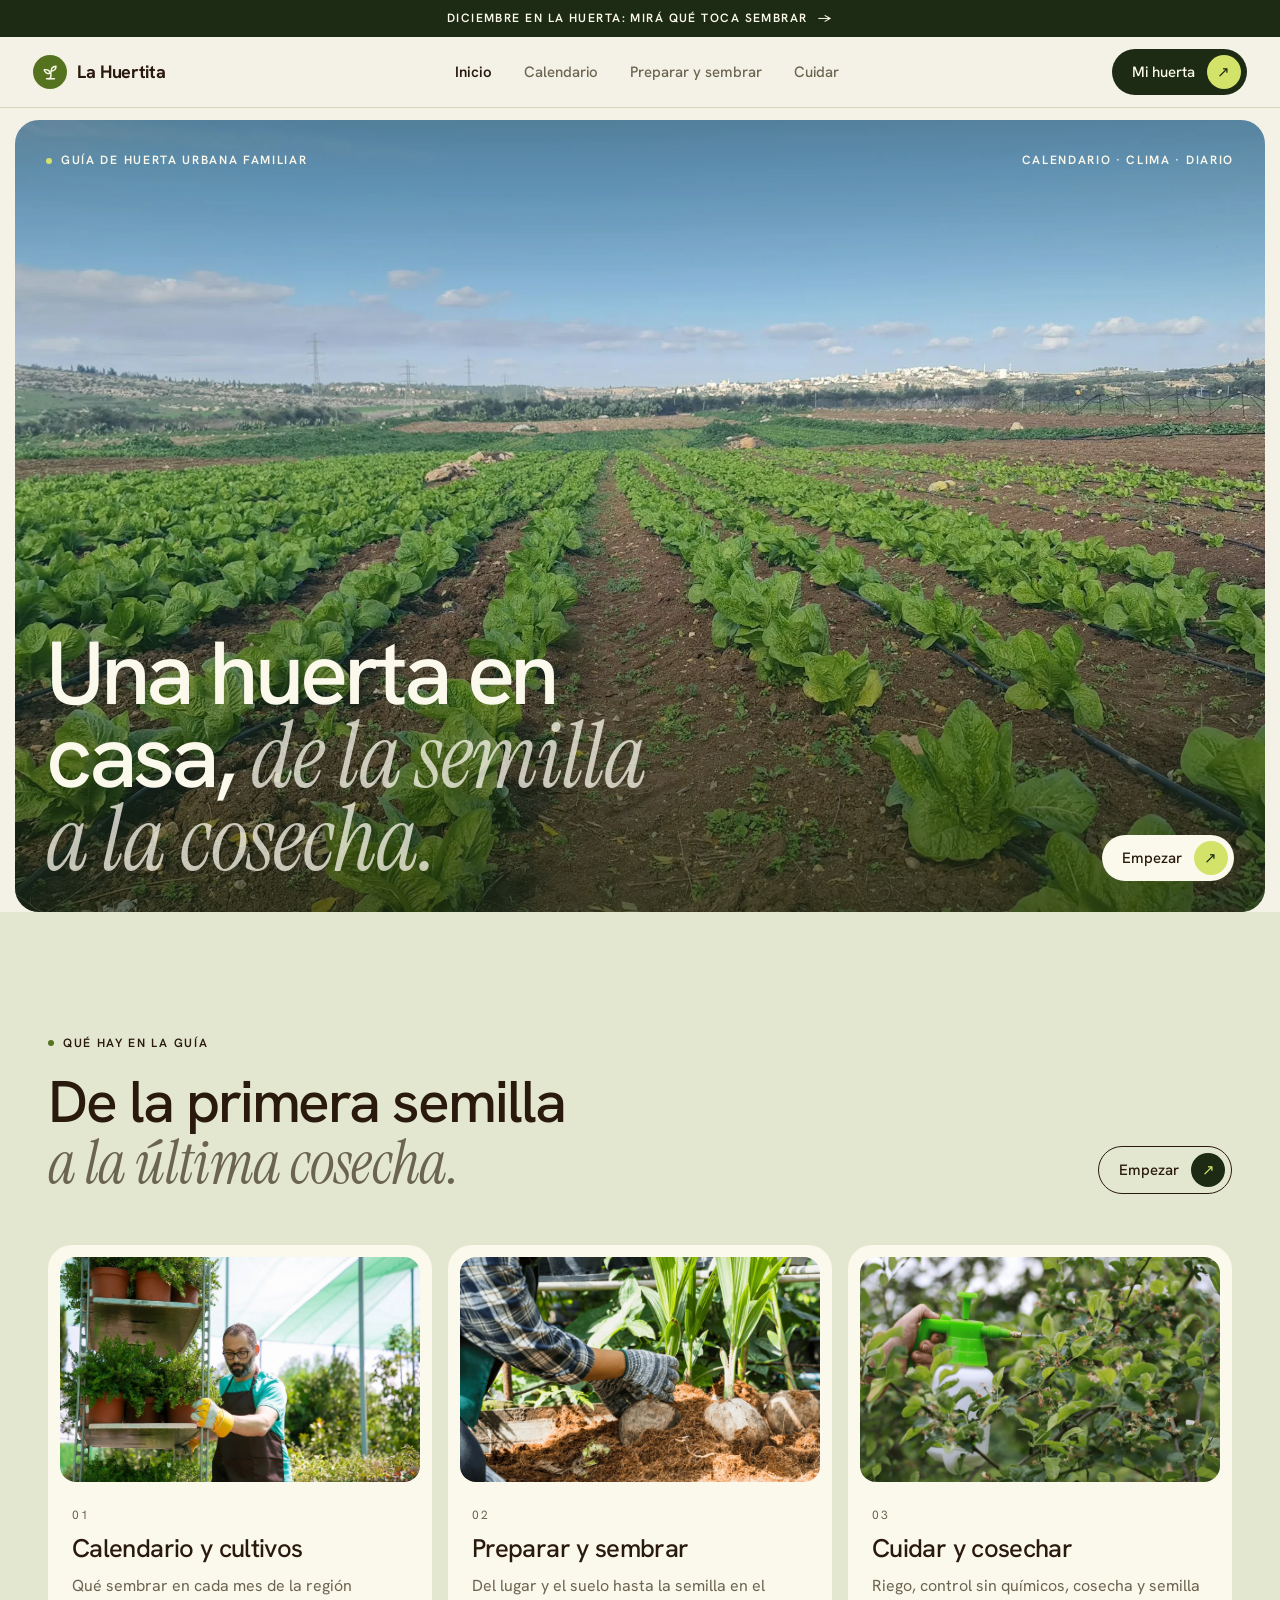
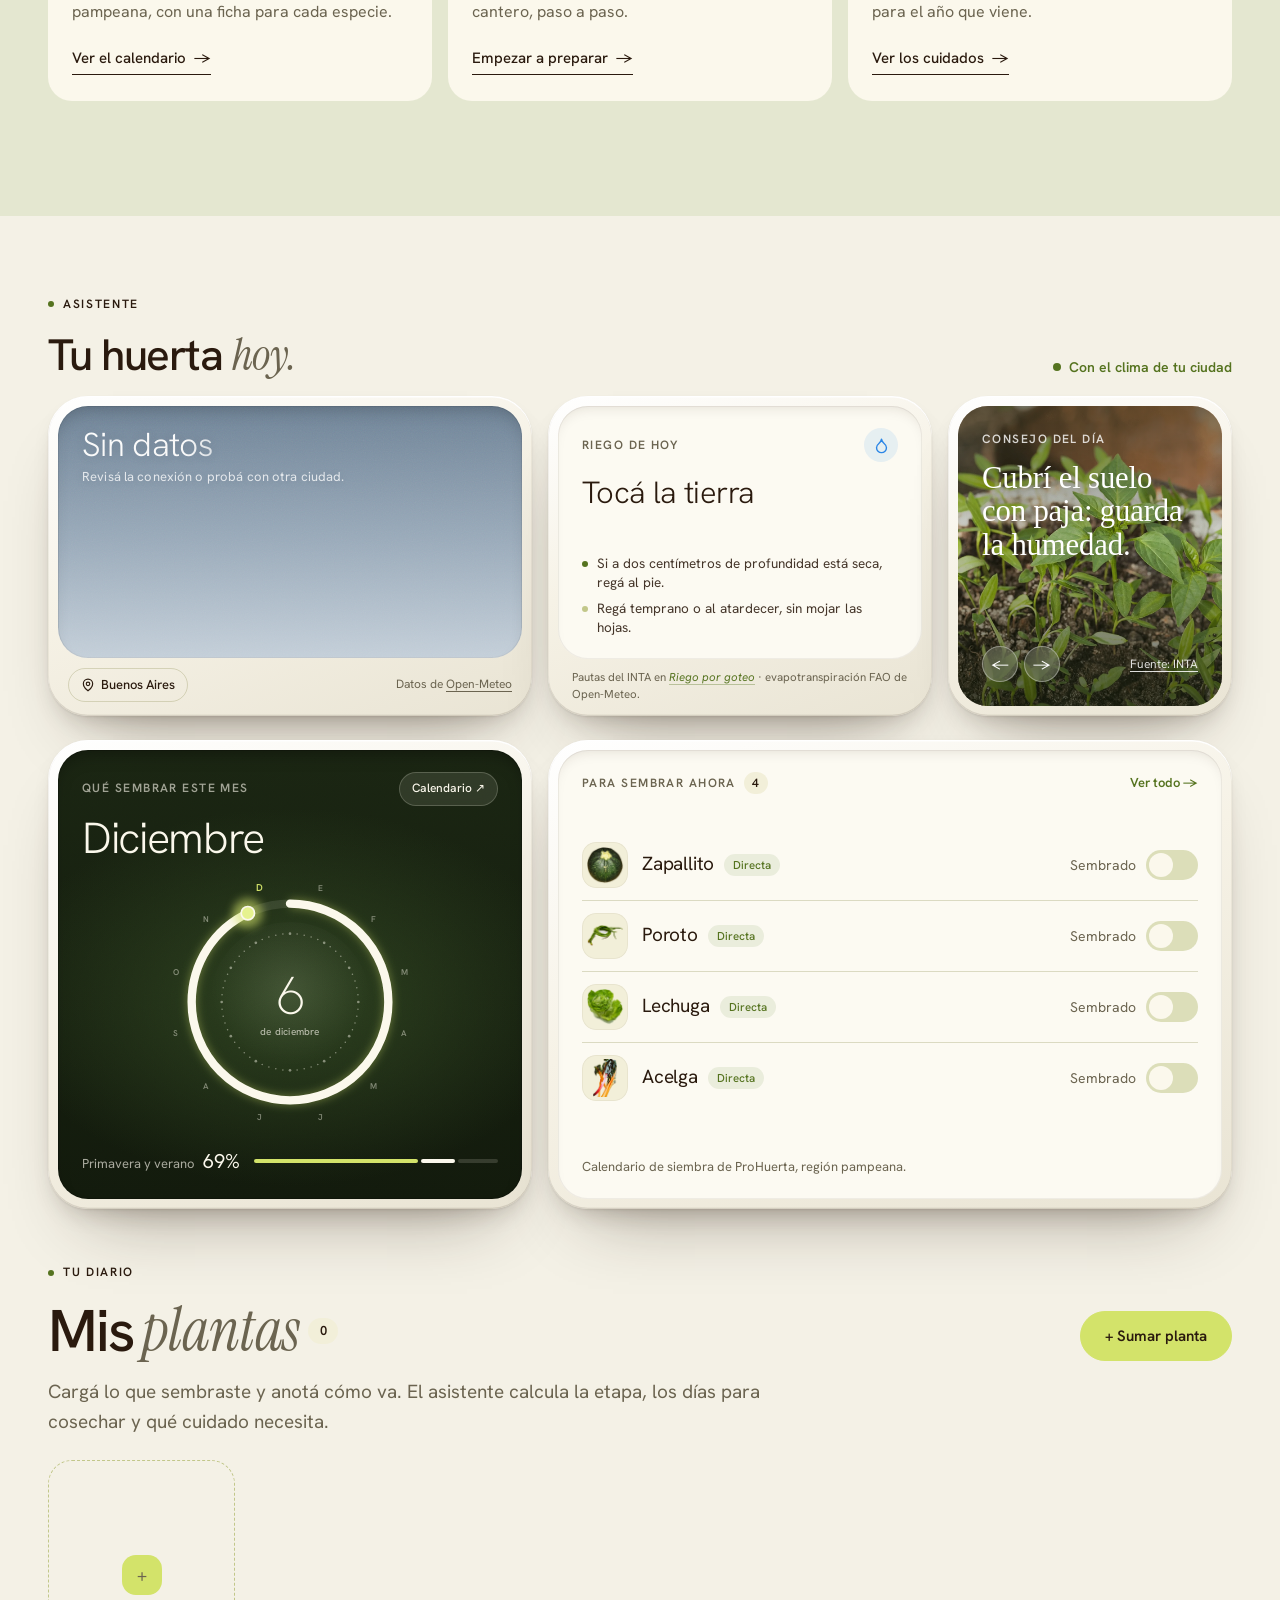
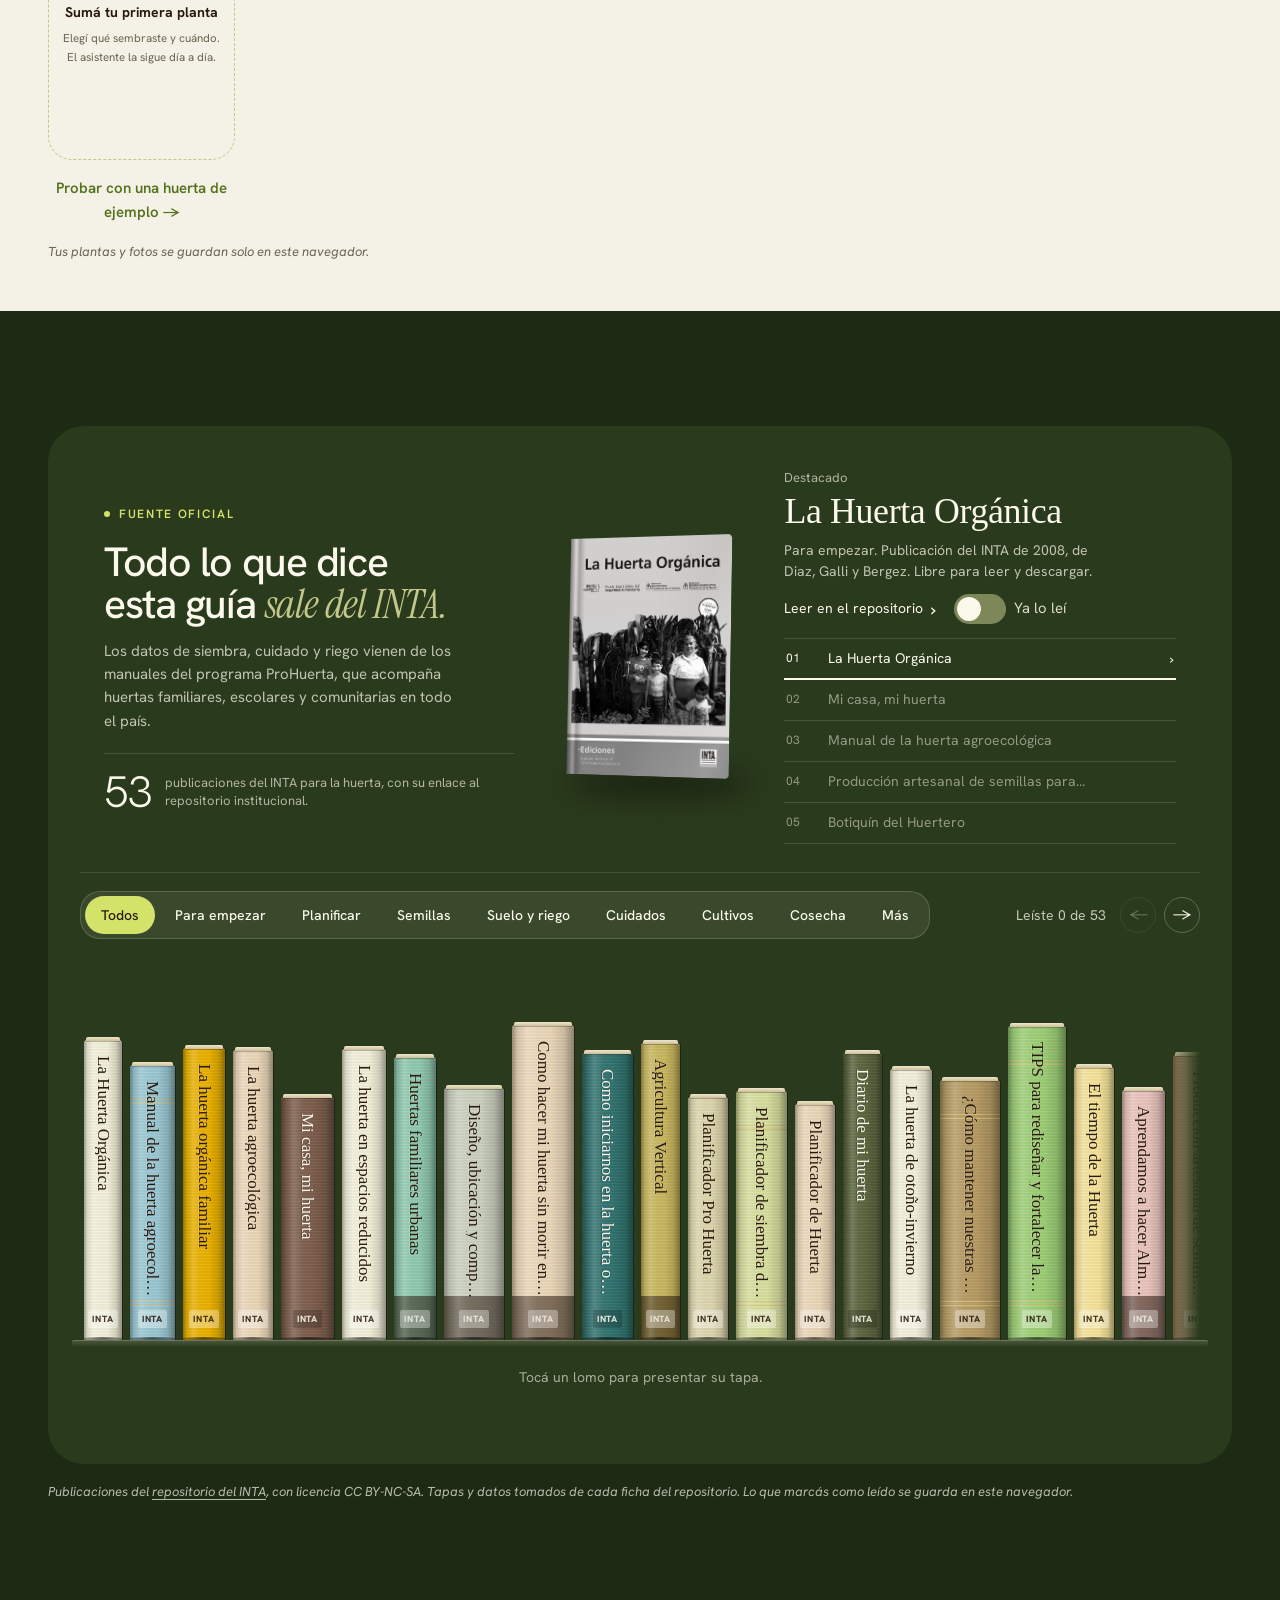
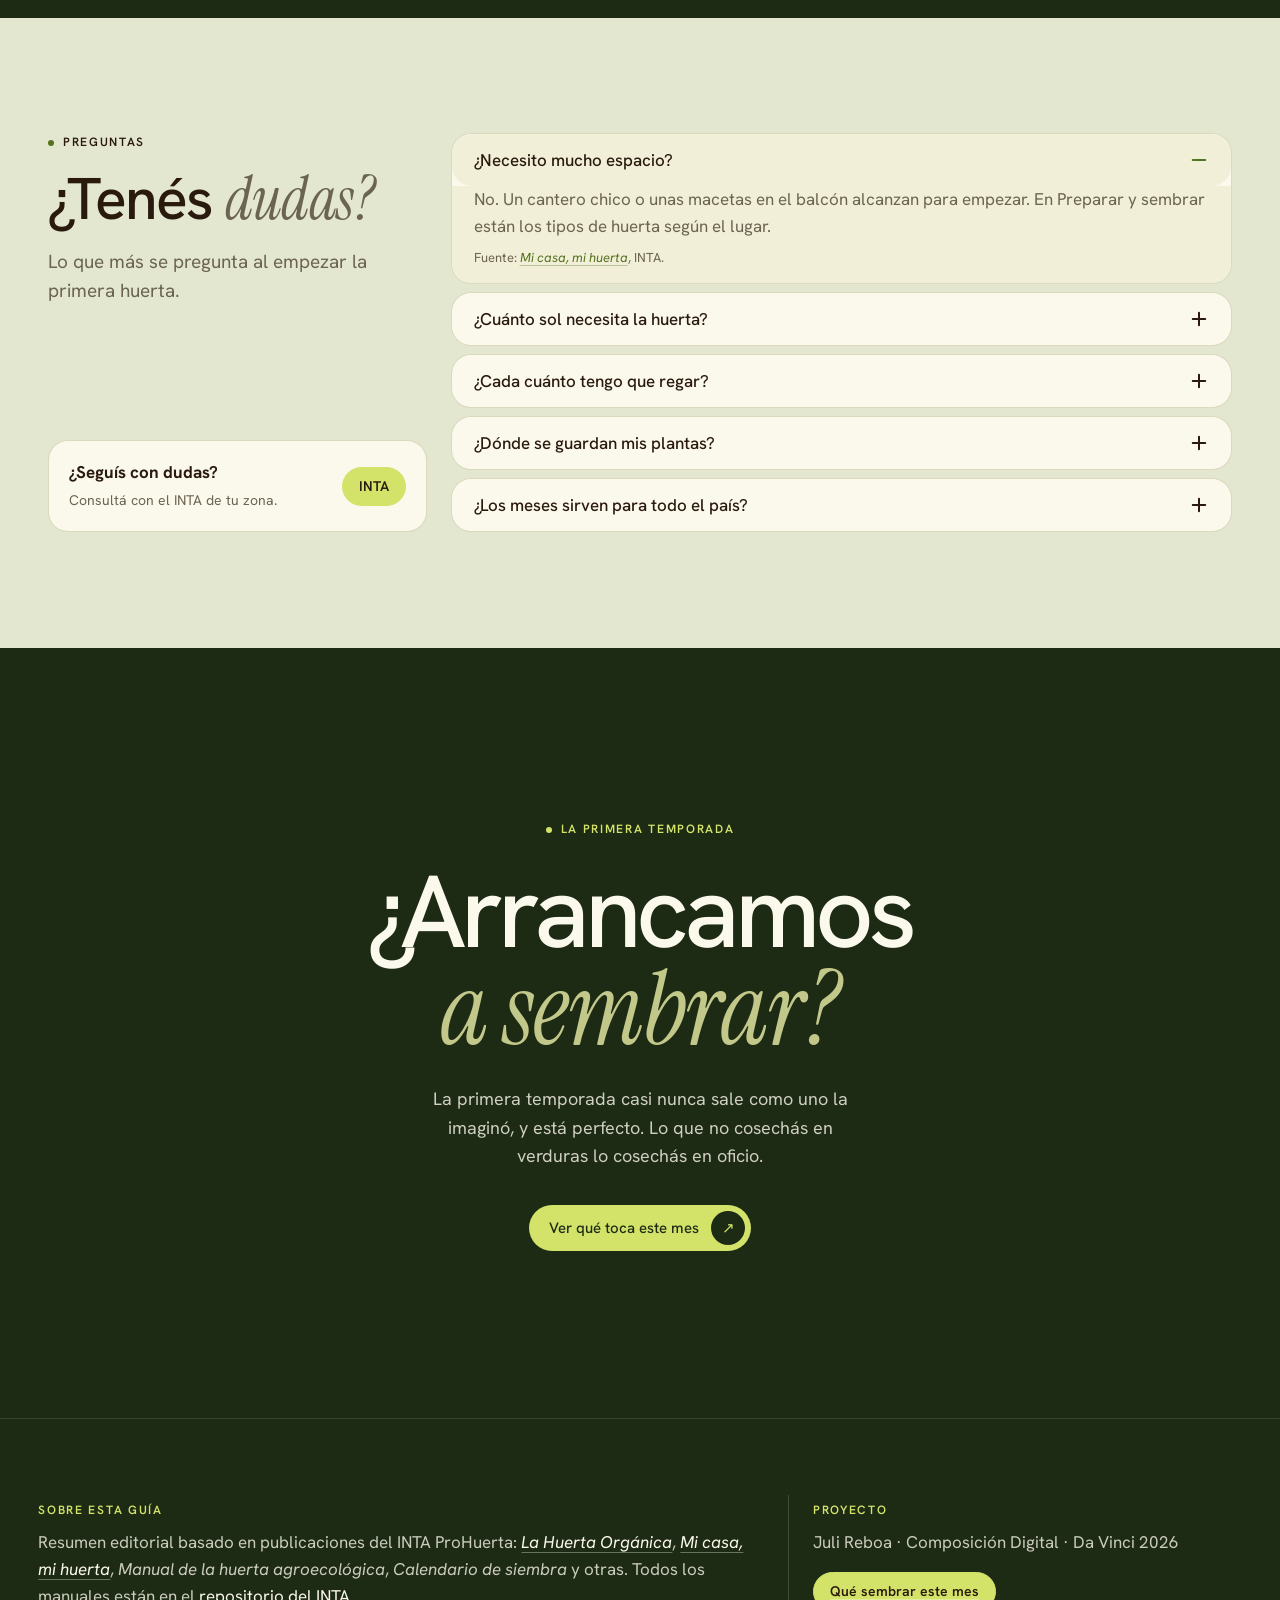
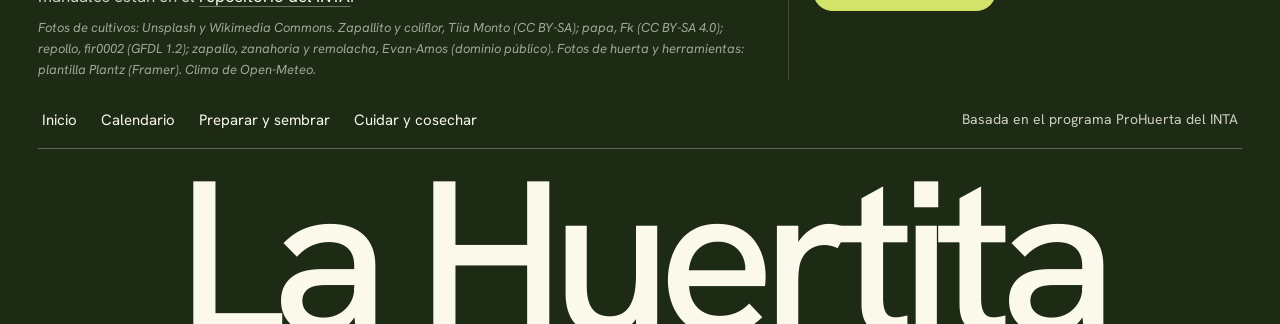
==== commit 6bceb4a2: "Inicio con widgets premium: clima, riego, consejo, mes y estante del INTA - Estante del INTA estilo " ====
--- a/index.html
+++ b/index.html
@@ -9,7 +9,7 @@
     <link rel="preconnect" href="https://fonts.googleapis.com">
     <link rel="preconnect" href="https://fonts.gstatic.com" crossorigin>
     <link href="https://fonts.googleapis.com/css2?family=Instrument+Serif:ital@0;1&display=swap" rel="stylesheet">
-    <link rel="stylesheet" href="css/style.css?v=2210b">
+    <link rel="stylesheet" href="css/style.css?v=2910t">
   </head>
   <body data-base="">
     <header class="nav-huertita container-xxl px-3">
@@ -43,19 +43,6 @@
         </div>
       </section>
 
-      <!-- Intro y datos -->
-      <section class="intro-n" aria-label="La Huertita en números">
-        <div class="container-xxl px-4 px-lg-5">
-          <p class="texto aparece">Tener una huerta no es cuestión de tener campo ni buena mano. Es <em>acompañar a la naturaleza:</em> cultivar sin agroquímicos, cuidar el suelo y el agua, mezclar muchas especies y guardar la propia semilla.</p>
-          <div class="datos-n">
-            <div class="dato-n"><b data-contar="25">25</b><span>cultivos con calendario, ficha y diario</span></div>
-            <div class="dato-n"><b data-contar="53">53</b><span>publicaciones del INTA en el estante</span></div>
-            <div class="dato-n"><b data-contar="12">12</b><span>meses de siembra en la región pampeana</span></div>
-            <div class="dato-n"><b data-contar="5">5</b><span>días de pronóstico para planificar el riego</span></div>
-          </div>
-        </div>
-      </section>
-
       <!-- Qué hay en la guía -->
       <section class="seccion banda-salvia" aria-labelledby="titulo-guia">
         <div class="container-xxl px-4 px-lg-5">
@@ -113,43 +100,41 @@
           </div>
           <div class="row g-3">
             <div class="col-lg-5">
-              <article class="panel-verde clima" id="clima" aria-live="polite">
-                <div class="cabeza">
-                  <div>
-                    <h3 class="fs-5 mb-1">Clima</h3>
-                    <p class="mb-0 small">Pronóstico de cinco días</p>
-                  </div>
+              <article class="clima-widget" id="clima" aria-live="polite">
+                <h3 class="visually-hidden">Clima</h3>
+                <div class="clima-cuerpo"><div class="clima-cielo" data-cielo="dia"><div class="clima-arriba"><div><p class="estado">Clima</p><p class="momento">Cargando el clima…</p></div></div></div></div>
+                <div class="clima-pie">
                   <button class="ciudad" type="button" data-bs-toggle="modal" data-bs-target="#modal-ciudad" aria-label="Cambiar la ciudad">
-                    <svg width="16" height="16" viewBox="0 0 24 24" fill="none" stroke="currentColor" stroke-width="2" stroke-linecap="round" stroke-linejoin="round" aria-hidden="true"><path d="M20 10c0 6-8 12-8 12s-8-6-8-12a8 8 0 0 1 16 0Z"/><circle cx="12" cy="10" r="3"/></svg>
+                    <svg width="14" height="14" viewBox="0 0 24 24" fill="none" stroke="currentColor" stroke-width="2" stroke-linecap="round" stroke-linejoin="round" aria-hidden="true"><path d="M20 10c0 6-8 12-8 12s-8-6-8-12a8 8 0 0 1 16 0Z"/><circle cx="12" cy="10" r="3"/></svg>
                     <span>Buenos Aires</span>
                   </button>
-                </div>
-                <div class="clima-cuerpo d-flex flex-column gap-3 flex-grow-1"><p class="estado">Cargando el clima…</p></div>
-                <p class="fuente-clima">Datos de <a href="https://open-meteo.com/" target="_blank" rel="noopener">Open-Meteo</a></p>
+                  <p class="fuente-clima">Datos de <a href="https://open-meteo.com/" target="_blank" rel="noopener">Open-Meteo</a></p>
+                </div>
               </article>
             </div>
             <div class="col-md-7 col-lg-4">
-              <article class="panel riego" id="riego" aria-live="polite">
-                <div class="cabeza">
-                  <h3 class="fs-5 mb-0">Riego de hoy</h3>
-                  <span class="icono-redondo"><svg viewBox="0 0 24 24" fill="none" stroke="currentColor" stroke-width="2" stroke-linecap="round" stroke-linejoin="round" aria-hidden="true"><path d="M12 22a7 7 0 0 0 7-7c0-2-1-3.9-3-5.5s-3.5-4-4-6.5c-.5 2.5-2 4.9-4 6.5C6 11.1 5 13 5 15a7 7 0 0 0 7 7z"/></svg></span>
-                </div>
-                <div class="riego-cuerpo d-flex flex-column gap-3 flex-grow-1"><p class="veredicto">Calculando…</p></div>
-                <p class="fuente-dato">Pautas de riego del INTA en <a href="https://repositorio.inta.gob.ar/handle/20.500.12123/4528" target="_blank" rel="noopener"><em>Riego por goteo</em></a>. Cálculo con la evapotranspiración FAO de Open-Meteo.</p>
+              <article class="widget riego" id="riego" aria-live="polite">
+                <div class="widget-pantalla">
+                  <div class="widget-cabeza">
+                    <h3 class="widget-rotulo">Riego de hoy</h3>
+                    <span class="gota-chip" aria-hidden="true"><svg viewBox="0 0 24 24" fill="none" stroke="currentColor" stroke-width="2" stroke-linecap="round" stroke-linejoin="round"><path d="M12 22a7 7 0 0 0 7-7c0-2-1-3.9-3-5.5s-3.5-4-4-6.5c-.5 2.5-2 4.9-4 6.5C6 11.1 5 13 5 15a7 7 0 0 0 7 7z"/></svg></span>
+                  </div>
+                  <div class="riego-cuerpo"><p class="veredicto">Calculando…</p></div>
+                </div>
+                <p class="fuente-dato">Pautas del INTA en <a href="https://repositorio.inta.gob.ar/handle/20.500.12123/4528" target="_blank" rel="noopener"><em>Riego por goteo</em></a> · evapotranspiración FAO de Open-Meteo.</p>
               </article>
             </div>
             <div class="col-md-5 col-lg-3">
-              <article class="panel consejo" id="consejo" aria-live="polite">
-                <div class="cabeza">
-                  <h3 class="fs-5 mb-0">Consejo del día</h3>
-                  <span class="icono-redondo"><svg viewBox="0 0 24 24" fill="none" stroke="currentColor" stroke-width="2" stroke-linecap="round" stroke-linejoin="round" aria-hidden="true"><path d="M15 14c.2-1 .7-1.7 1.5-2.5 1-.9 1.5-2.2 1.5-3.5A6 6 0 0 0 6 8c0 1 .2 2.2 1.5 3.5.7.7 1.3 1.5 1.5 2.5"/><path d="M9 18h6M10 22h4"/></svg></span>
-                </div>
-                <p class="texto"></p>
-                <p class="fuente-dato">Consejos basados en <a href="https://repositorio.inta.gob.ar/handle/20.500.12123/15389" target="_blank" rel="noopener"><em>La Huerta Orgánica</em></a> y <a href="https://repositorio.inta.gob.ar/handle/20.500.12123/15072" target="_blank" rel="noopener"><em>Mi casa, mi huerta</em></a>, INTA.</p>
-                <div class="pasar align-items-center">
-                  <button type="button" data-paso="-1" aria-label="Consejo anterior">←</button>
-                  <button type="button" data-paso="1" aria-label="Consejo siguiente">→</button>
-                  <small class="cual ms-2 text-body-secondary"></small>
+              <article class="widget consejo" id="consejo" aria-live="polite">
+                <div class="consejo-foto">
+                  <img src="imgs/fotos/plantines.webp" alt="" loading="lazy" decoding="async">
+                  <p class="consejo-rotulo">Consejo del día</p>
+                  <p class="texto"></p>
+                  <div class="pasar">
+                    <button type="button" data-paso="-1" aria-label="Consejo anterior">←</button>
+                    <button type="button" data-paso="1" aria-label="Consejo siguiente">→</button>
+                    <a class="consejo-fuente" href="https://repositorio.inta.gob.ar/handle/20.500.12123/15389" target="_blank" rel="noopener">Fuente: INTA</a>
+                  </div>
                 </div>
               </article>
             </div>
@@ -161,36 +146,32 @@
       <section class="este-mes" aria-labelledby="titulo-mes">
         <div class="container-xxl px-4 px-lg-5">
           <div class="row g-3">
-            <div class="col-lg-4">
-              <article class="panel-verde dial-tarjeta">
-                <div class="cabeza">
-                  <div>
-                    <p class="overline">Qué sembrar este mes</p>
-                    <h2 class="mes" id="titulo-mes">Septiembre</h2>
-                  </div>
-                  <span class="pildora-vidrio">Hoy</span>
-                </div>
-                <div class="dial" id="dial-mes"></div>
-                <div class="pie-dial">
-                  <p class="mb-0 small" id="temporada-mes">Primavera y verano. Se actualiza solo según la fecha.</p>
-                  <a class="boton-redondo lima con-globo" href="html/calendario.html" aria-label="Ver el calendario completo"><span class="globo">Calendario</span>→</a>
-                </div>
-              </article>
-            </div>
-            <div class="col-lg-8 d-flex flex-column gap-3">
-              <div class="row g-3">
-                <div class="col-md-6"><div class="panel tarjeta-fecha" id="tarjeta-fecha"></div></div>
-                <div class="col-md-6"><div class="panel tarjeta-progreso" id="tarjeta-progreso"></div></div>
-              </div>
-              <article class="panel lista-tareas flex-grow-1">
-                <div class="cabeza">
-                  <h3 class="fs-5 mb-0 d-flex align-items-center gap-2">Para sembrar este mes <span class="contador" id="cuenta-mes">4</span></h3>
-                  <a class="link-flecha" href="html/calendario.html">Ver el calendario completo →</a>
-                </div>
-                <div id="cultivos-mes">
-                  <!-- filas generadas por js/este-mes.js -->
-                </div>
-                <p class="fuente-dato mb-0">Meses según el calendario de siembra de ProHuerta para la región pampeana.</p>
+            <div class="col-lg-5">
+              <article class="widget dial-tarjeta">
+                <div class="widget-pantalla oscura">
+                  <div class="widget-cabeza">
+                    <p class="widget-rotulo">Qué sembrar este mes</p>
+                    <a class="globo-cal" href="html/calendario.html" aria-label="Ver el calendario completo">Calendario ↗</a>
+                  </div>
+                  <h2 class="mes" id="titulo-mes">Septiembre</h2>
+                  <div class="dial" id="dial-mes"></div>
+                  <div class="dial-temporada" id="tarjeta-progreso"></div>
+                  <p class="visually-hidden" id="temporada-mes"></p>
+                </div>
+              </article>
+            </div>
+            <div class="col-lg-7">
+              <article class="widget lista-tareas">
+                <div class="widget-pantalla">
+                  <div class="widget-cabeza">
+                    <h3 class="widget-rotulo">Para sembrar ahora <span class="contador" id="cuenta-mes">4</span></h3>
+                    <a class="link-flecha" href="html/calendario.html" aria-label="Ver el calendario completo">Ver todo →</a>
+                  </div>
+                  <div id="cultivos-mes">
+                    <!-- filas generadas por js/este-mes.js -->
+                  </div>
+                  <p class="fuente-dato mb-0">Calendario de siembra de ProHuerta, región pampeana.</p>
+                </div>
               </article>
             </div>
           </div>
@@ -213,40 +194,32 @@
         </div>
       </section>
 
-      <!-- Antes y después -->
-      <section class="seccion" aria-labelledby="titulo-antes">
-        <div class="container-xxl px-4 px-lg-5">
-          <div class="text-center mb-5">
-            <p class="overline">Lo que cambia</p>
-            <h2 id="titulo-antes" class="mt-3 mx-auto" style="max-width:18ch">De un rincón olvidado <em>a una huerta que da de comer.</em></h2>
-            <p class="bajada mt-3">Un patio con pasto alto o un balcón vacío alcanzan. Con un plan simple y la estación justa, en una temporada ya hay cosecha.</p>
-          </div>
-          <div class="antes-despues aparece">
-            <img src="imgs/fotos/patio-antes.webp" alt="Antes: un patio con pasto crecido y sin cultivar">
-            <img class="despues" src="imgs/paisajes/canteros.webp" alt="Después: un cantero elevado con lechugas, verdeo y aromáticas">
-            <span class="etiqueta izq">Antes</span><span class="etiqueta der">Después</span>
-            <span class="linea"></span>
-            <input type="range" min="0" max="100" value="50" aria-label="Deslizá para comparar antes y después">
-            <span class="tirador" aria-hidden="true">‹ ›</span>
-          </div>
-          <p class="credito text-center mt-3">Imágenes de referencia, no son el mismo lugar.</p>
-        </div>
-      </section>
-
       <!-- La base: INTA ProHuerta -->
       <section class="seccion base-inta banda-bosque" aria-labelledby="titulo-inta">
         <div class="container-xxl px-4 px-lg-5">
-          <div class="row g-4 align-items-end mb-4">
-            <div class="col-lg-8">
+          <div class="estante-marco">
+            <div class="inta-hero">
+            <div class="inta-cabeza">
               <p class="overline">Fuente oficial</p>
               <h2 id="titulo-inta" class="mt-3">Todo lo que dice esta guía <em>sale del INTA.</em></h2>
-              <p class="bajada mt-3" style="color:rgba(251,248,236,.75)">Los datos de siembra, cuidado y riego vienen de los manuales del programa ProHuerta, que acompaña huertas familiares, escolares y comunitarias en todo el país.</p>
-            </div>
-            <div class="col-lg-3 offset-lg-1">
-              <div class="dato-n"><b data-contar="53">53</b><span>publicaciones del INTA para la huerta, con su enlace al repositorio institucional.</span></div>
-            </div>
-          </div>
-          <div class="estante-marco">
+              <p class="bajada">Los datos de siembra, cuidado y riego vienen de los manuales del programa ProHuerta, que acompaña huertas familiares, escolares y comunitarias en todo el país.</p>
+              <p class="inta-dato"><b data-contar="53">53</b><span>publicaciones del INTA para la huerta, con su enlace al repositorio institucional.</span></p>
+            </div>
+            <div class="destacado">
+              <a class="dest-escena" id="dest-escena" href="https://repositorio.inta.gob.ar/" target="_blank" rel="noopener" aria-label="Abrir en el repositorio del INTA">
+                <span class="dest-flota"><span class="dest-salto" id="dest-salto">
+                  <span class="dest-libro" id="dest-libro">
+                    <span class="dest-tapa" id="dest-tapa"></span>
+                    <span class="dest-luz" aria-hidden="true"></span>
+                    <span class="dest-bisagra" aria-hidden="true"></span>
+                    <span class="dest-lomo" aria-hidden="true"></span>
+                  </span>
+                </span></span>
+                <span class="dest-sombra" aria-hidden="true"></span>
+              </a>
+              <div class="ficha-libro" id="ficha-libro"></div>
+            </div>
+            </div>
             <div class="estante-barra">
               <div class="filtro filtro-oscuro" id="filtro-estante" role="group" aria-label="Filtrar por tema">
                 <button type="button" data-grupo="todos" aria-pressed="true">Todos</button>
@@ -265,32 +238,14 @@
                 <button class="mover" type="button" data-mover="1" aria-label="Ver más libros">→</button>
               </div>
             </div>
-            <div class="estante" id="estante" aria-label="Estante de publicaciones del INTA"></div>
-            <div class="tabla-estante" aria-hidden="true"></div>
-            <div class="ficha-libro" id="ficha-libro" aria-live="polite"></div>
+            <p class="visually-hidden" id="estante-ayuda">Tocá un lomo para presentar su tapa y volvé a tocarlo para abrirlo. Con las flechas recorrés el estante y con Escape lo devolvés.</p>
+            <div class="estante-vista" id="estante-vista">
+              <div class="estante" id="estante" tabindex="0" aria-label="Estante de publicaciones del INTA" aria-describedby="estante-ayuda"></div>
+              <div class="tabla-estante" aria-hidden="true"></div>
+            </div>
+            <div class="estante-etiqueta" id="estante-etiqueta" aria-live="polite"></div>
           </div>
           <p class="credito">Publicaciones del <a href="https://repositorio.inta.gob.ar/" target="_blank" rel="noopener">repositorio del INTA</a>, con licencia CC BY-NC-SA. Tapas y datos tomados de cada ficha del repositorio. Lo que marcás como leído se guarda en este navegador.</p>
-        </div>
-      </section>
-
-      <!-- Cómo empezar -->
-      <section class="seccion" aria-labelledby="titulo-empezar">
-        <div class="container-xxl px-4 px-lg-5">
-          <div class="row g-5 align-items-stretch">
-            <div class="col-lg-5">
-              <p class="overline">Desde cero</p>
-              <h2 class="mt-3 mb-4" id="titulo-empezar">Cuatro pasos <em>para arrancar.</em></h2>
-              <img class="foto-redonda aparece" src="imgs/fotos/herramientas.webp" alt="Herramientas de mano, guantes y plantines sobre la tierra" loading="lazy">
-            </div>
-            <div class="col-lg-7 d-flex flex-column justify-content-end">
-              <ol class="filas-n">
-                <li><span class="n">01</span><div><strong>Definí para qué</strong><p>Consumo diario, algo puntual o una actividad con chicos.</p></div></li>
-                <li><span class="n">02</span><div><strong>Arrancá chico</strong><p>Un cantero o unas macetas alcanzan para empezar.</p></div></li>
-                <li><span class="n">03</span><div><strong>Recorré la guía en orden</strong><p>Preparar, sembrar, calendario, cuidar y cosechar.</p></div></li>
-                <li><span class="n">04</span><div><strong>Volvé al calendario</strong><p>Cada vez que cambia la estación.</p></div></li>
-              </ol>
-            </div>
-          </div>
         </div>
       </section>
 
@@ -435,10 +390,10 @@
 
     <script src="https://cdn.jsdelivr.net/npm/bootstrap@5.3.8/dist/js/bootstrap.bundle.min.js" integrity="sha384-FKyoEForCGlyvwx9Hj09JcYn3nv7wiPVlz7YYwJrWVcXK/BmnVDxM+D2scQbITxI" crossorigin="anonymous"></script>
     <script src="js/cultivos.js"></script>
-    <script src="js/asistente.js"></script>
-    <script src="js/este-mes.js"></script>
+    <script src="js/asistente.js?v=2910t"></script>
+    <script src="js/este-mes.js?v=2910t"></script>
     <script src="js/estante-datos.js"></script>
-    <script src="js/estante.js"></script>
+    <script src="js/estante.js?v=2910t"></script>
     <script src="js/front.js?v=2210b"></script>
   </body>
 </html>
--- a/css/style.css
+++ b/css/style.css
@@ -1614,3 +1614,463 @@
 .tarjeta-n:hover, .tarjeta-catalogo:hover{ box-shadow:none; }
 .vivo::before{ box-shadow:none; }
 @media (max-width:991.98px){ .foto-redonda{ height:auto; min-height:0; aspect-ratio:4/3; } }
+
+/* =========================================================
+   Estante con libro destacado (29/10), a la manera de Grokipedia:
+   un libro que flota arriba con su tapa y una fila de lomos abajo
+   ========================================================= */
+.destacado{ display:grid; gap:28px; align-items:center; justify-items:center; padding:18px 0 34px; margin-bottom:22px; border-bottom:1px solid rgba(251,248,236,.12); }
+@media (min-width:768px){ .destacado{ grid-template-columns:auto minmax(0,1fr); gap:clamp(36px,5vw,72px); justify-items:start; padding:28px clamp(8px,3vw,40px) 40px; } }
+
+/* el libro: una caja con tapa al frente y lomo a la izquierda */
+.dest-escena{ --alto-libro:clamp(250px,32vw,340px); --aspecto:.715; --papel:#F2EFD9; --px:0deg; --py:0deg;
+    position:relative; display:block; width:calc(var(--alto-libro) * var(--aspecto)); height:var(--alto-libro); perspective:1400px; outline:none; }
+.dest-escena:focus-visible{ outline:2px solid var(--color-lima); outline-offset:14px; border-radius:6px; }
+.dest-flota, .dest-salto{ display:block; width:100%; height:100%; transform-style:preserve-3d; }
+.dest-flota{ animation:dest-flotar 6s var(--ease) infinite alternate; }
+.dest-libro{ --d:24px; position:absolute; inset:0; display:block; transform-style:preserve-3d;
+    transform:rotateY(calc(-20deg + var(--px))) rotateX(calc(3deg + var(--py))); transition:transform .6s var(--ease); }
+.dest-escena:hover .dest-libro{ --d:24px; transform:rotateY(calc(-12deg + var(--px))) rotateX(calc(2deg + var(--py))) translateZ(10px); }
+.dest-tapa, .dest-luz, .dest-bisagra{ position:absolute; inset:0; display:block; border-radius:2px 5px 5px 2px; transform:translateZ(calc(var(--d) / 2)); }
+.dest-tapa{ overflow:hidden; background:var(--papel); box-shadow:0 1px 0 rgba(255,255,255,.08) inset; }
+.dest-tapa img{ width:100%; height:100%; object-fit:cover; display:block; }
+.dest-tapa.apaisada img{ object-fit:contain; padding:12% 8%; filter:drop-shadow(0 6px 10px rgba(0,0,0,.25)); }
+.dest-sin-tapa{ position:absolute; inset:0; display:flex; flex-direction:column; justify-content:flex-end; gap:8px; padding:22px 18px; }
+.dest-sin-tapa b{ font-family:var(--serif); font-weight:400; font-size:26px; line-height:1.05; }
+.dest-sin-tapa small{ font-size:11px; font-weight:700; letter-spacing:.1em; opacity:.75; }
+.dest-tapa.claro .dest-sin-tapa{ color:#FBF8EC; }
+.dest-tapa.oscuro .dest-sin-tapa{ color:#2A1A0E; }
+/* brillo que corre por la tapa y luz de costado */
+.dest-luz{ pointer-events:none; mix-blend-mode:soft-light;
+    background:linear-gradient(115deg, rgba(255,255,255,0) 30%, rgba(255,255,255,.55) 46%, rgba(255,255,255,0) 60%) 0 0 / 260% 100%,
+               linear-gradient(90deg, rgba(0,0,0,0) 55%, rgba(0,0,0,.28));
+    animation:dest-brillo 9s ease-in-out infinite; }
+/* bisagra: el pliegue de la tapa dura junto al lomo */
+.dest-bisagra{ pointer-events:none; right:auto; width:16px;
+    background:linear-gradient(90deg, rgba(0,0,0,.42), rgba(255,255,255,.2) 38%, rgba(0,0,0,.22) 62%, rgba(0,0,0,0)); }
+/* lomo del libro destacado: la cara izquierda, del color de su tapa */
+.dest-lomo{ position:absolute; top:0; bottom:0; left:calc(var(--d) / -2); width:var(--d); display:block; border-radius:3px 0 0 3px; transform:rotateY(90deg);
+    background:linear-gradient(90deg, rgba(0,0,0,.45), rgba(255,255,255,.1) 35%, rgba(0,0,0,.15) 70%, rgba(0,0,0,.4)), var(--papel); }
+.dest-sombra{ position:absolute; left:4%; right:-10%; bottom:-22px; height:26px; border-radius:50%; background:rgba(0,0,0,.6); filter:blur(14px); z-index:-1;
+    animation:dest-respirar 6s var(--ease) infinite alternate; }
+.dest-salto.girando{ animation:dest-girar .9s var(--ease); }
+@keyframes dest-flotar{ from{ transform:translateY(0); } to{ transform:translateY(-10px); } }
+@keyframes dest-respirar{ from{ transform:scale(1); opacity:.9; } to{ transform:scale(.88); opacity:.6; } }
+@keyframes dest-brillo{ 0%,100%{ background-position:100% 0, 0 0; } 50%{ background-position:0 0, 0 0; } }
+@keyframes dest-girar{ 0%{ transform:translateY(0) rotateY(0); } 35%{ transform:translateY(-22px) rotateY(-38deg); } 100%{ transform:translateY(0) rotateY(0); } }
+
+/* datos del libro presentado */
+.destacado .ficha-libro{ display:block; margin:0; padding:0; min-height:0; background:none; border:0; backdrop-filter:none; -webkit-backdrop-filter:none; max-width:560px; text-align:center; }
+@media (min-width:768px){ .destacado .ficha-libro{ text-align:left; } }
+.dest-rotulo{ display:flex; flex-wrap:wrap; justify-content:inherit; gap:6px 12px; align-items:center; margin:0 0 12px; font-size:12px; font-weight:600; letter-spacing:.12em; text-transform:uppercase; color:rgba(251,248,236,.6); }
+.destacado .ficha-libro .dest-rotulo{ justify-content:center; }
+@media (min-width:768px){ .destacado .ficha-libro .dest-rotulo{ justify-content:flex-start; } }
+.dest-rotulo span{ letter-spacing:.02em; text-transform:none; font-size:12px; padding:3px 10px; border-radius:99px; background:rgba(211,227,106,.16); color:var(--color-lima); }
+.destacado .ficha-libro h3{ font-family:var(--serif); font-weight:400; font-size:clamp(30px,3.6vw,46px); line-height:1.02; letter-spacing:-.01em; color:var(--color-fondos); margin:0 0 18px; text-wrap:balance; }
+.destacado .ficha-libro dl{ display:flex; flex-wrap:wrap; justify-content:center; gap:6px 26px; margin:0 0 22px; }
+.destacado .ficha-libro .d-flex{ justify-content:center; }
+@media (min-width:768px){ .destacado .ficha-libro dl, .destacado .ficha-libro .d-flex{ justify-content:flex-start; } }
+.destacado .ficha-libro dt{ font-size:12px; font-weight:600; color:rgba(251,248,236,.55); }
+.destacado .ficha-libro dd{ margin:0; font-size:14px; color:rgba(251,248,236,.9); }
+.destacado .form-check-label{ color:rgba(251,248,236,.85); }
+/* pasos de los destacados, con la barra que avanza mientras corre la vuelta */
+.dest-pasos{ display:flex; gap:6px; margin-top:26px; justify-content:inherit; }
+.destacado .ficha-libro .dest-pasos{ justify-content:center; }
+@media (min-width:768px){ .destacado .ficha-libro .dest-pasos{ justify-content:flex-start; } }
+.dest-pasos button{ width:34px; height:18px; padding:8px 0; border:0; background:none; cursor:pointer; }
+.dest-pasos button span{ display:block; height:2px; border-radius:2px; background:rgba(251,248,236,.22); overflow:hidden; position:relative; }
+.dest-pasos button[aria-current="true"] span{ background:rgba(251,248,236,.35); }
+.dest-pasos button[aria-current="true"] span::after{ content:""; position:absolute; inset:0; background:var(--color-fondos); transform-origin:left; }
+.ficha-libro.corriendo .dest-pasos button[aria-current="true"] span::after{ animation:dest-avance 7s linear both; }
+.dest-pasos button:focus-visible{ outline:2px solid var(--color-lima); outline-offset:2px; border-radius:3px; }
+@keyframes dest-avance{ from{ transform:scaleX(0); } to{ transform:scaleX(1); } }
+
+/* fila de lomos: sin barra de scroll y con bordes que se desvanecen donde quedan libros */
+.estante-vista{ --izq:0px; --der:0px; position:relative; }
+.estante-vista[data-izq="1"]{ --izq:36px; }
+.estante-vista[data-der="1"]{ --der:36px; }
+.estante-vista .estante{ gap:8px; padding:56px 4px 0; min-height:380px; scrollbar-width:none; overscroll-behavior-x:contain; scroll-snap-type:none;
+    -webkit-mask-image:linear-gradient(90deg, transparent, #000 var(--izq), #000 calc(100% - var(--der)), transparent);
+            mask-image:linear-gradient(90deg, transparent, #000 var(--izq), #000 calc(100% - var(--der)), transparent); }
+.estante-vista .estante::-webkit-scrollbar{ display:none; }
+.estante-vista .estante:focus-visible{ outline:1px solid rgba(251,248,236,.3); outline-offset:4px; }
+.estante.con-elegido .lomo:not(.arriba){ opacity:.55; filter:saturate(.75); }
+.lomo{ transition:transform .35s var(--ease), opacity .25s ease, filter .25s ease; }
+/* tabla fina, como un filete de luz */
+.estante-vista .tabla-estante{ height:6px; margin:0 -8px; border-radius:2px; border-top:1px solid rgba(251,248,236,.28);
+    background:linear-gradient(180deg, rgba(251,248,236,.14), rgba(251,248,236,.04)); box-shadow:0 8px 14px -8px rgba(0,0,0,.7); }
+.mover{ width:36px; height:36px; }
+.mover:disabled{ opacity:.3; cursor:default; }
+
+/* etiqueta debajo del estante: número, título y año del lomo que mirás */
+.estante-etiqueta{ min-height:92px; padding-top:20px; display:flex; flex-direction:column; align-items:center; gap:10px; text-align:center; }
+.etq-copia{ display:flex; flex-wrap:wrap; align-items:baseline; justify-content:center; gap:6px 14px; animation:etq-entrar .28s var(--ease) both; }
+.etq-n{ font-size:13px; font-weight:600; color:rgba(251,248,236,.5); font-variant-numeric:tabular-nums; }
+.etq-titulo{ font-family:var(--serif); font-size:clamp(22px,2.4vw,28px); line-height:1.1; color:var(--color-fondos); overflow-wrap:anywhere; }
+.etq-anio{ font-size:13px; color:rgba(251,248,236,.6); font-variant-numeric:tabular-nums; }
+.etq-vacia{ font-size:14px; color:rgba(251,248,236,.6); }
+.etq-acciones{ display:flex; align-items:center; gap:14px; font-size:13px; animation:etq-entrar .28s var(--ease) both; }
+.etq-acciones a, .etq-acciones button{ color:rgba(251,248,236,.75); background:none; border:0; padding:0; text-decoration:none; }
+.etq-acciones a:hover, .etq-acciones button:hover{ color:var(--color-lima); }
+.etq-acciones button{ padding-left:14px; border-left:1px solid rgba(251,248,236,.25); }
+@keyframes etq-entrar{ from{ opacity:0; transform:translateY(4px); } to{ opacity:1; transform:none; } }
+
+@media (prefers-reduced-motion: reduce){
+    .dest-flota, .dest-sombra, .dest-luz, .etq-copia, .etq-acciones{ animation:none; }
+    .dest-libro, .lomo{ transition:none; }
+}
+
+/* lomos como en Grokipedia: título en serif de arriba hacia abajo; al pasar, el libro asoma
+   con sus hojas; al elegirlo, se abre en la misma fila y muestra la tapa */
+.estante-vista .estante{ padding-top:64px; }
+.estante-vista .lomo{ padding:16px 0 12px; justify-content:space-between;
+    transition:width .5s var(--ease), transform .35s var(--ease), padding .35s var(--ease), box-shadow .35s ease; }
+.estante-vista .lomo .titulo-lomo{ flex:none; writing-mode:vertical-rl; transform:none; text-align:start; font-family:var(--serif); font-weight:400; font-size:17px; line-height:1; letter-spacing:0;
+    max-height:calc(var(--alto) - 56px); overflow:hidden; text-overflow:ellipsis; white-space:nowrap; transition:opacity .2s ease; }
+.estante-vista .lomo .sello{ transition:opacity .2s ease; }
+.estante.con-elegido .lomo:not(.arriba){ opacity:1; filter:none; }
+/* al pasar: el libro sale un poco y deja ver el bloque de hojas entre las tapas */
+.estante-vista .lomo::before{ transition:height .35s var(--ease), top .35s var(--ease), left .35s var(--ease), right .35s var(--ease); }
+.estante-vista .lomo:not(.arriba):hover, .estante-vista .lomo:not(.arriba):focus-visible{ transform:translateY(-44px); padding-top:62px; }
+.estante-vista .lomo:not(.arriba):hover::before, .estante-vista .lomo:not(.arriba):focus-visible::before{ top:4px; left:5px; right:5px; height:40px; border-radius:1px;
+    background:linear-gradient(90deg, rgba(0,0,0,.12), rgba(0,0,0,0) 30%, rgba(0,0,0,.1)), repeating-linear-gradient(90deg, #F6EFDA 0 1px, #E2D6B4 1px 2px); box-shadow:inset 0 2px 3px rgba(0,0,0,.18); }
+/* elegido: la tapa ocupa el lugar del lomo y empuja a los vecinos */
+.lomo-tapa{ position:absolute; inset:0; z-index:2; display:block; overflow:hidden; border-radius:2px 4px 4px 2px; background:var(--lomo); opacity:0; pointer-events:none; transition:opacity .25s ease; }
+.lomo-tapa img{ width:100%; height:100%; object-fit:cover; display:block; }
+.lomo-tapa.apaisada img{ object-fit:contain; padding:14% 8%; }
+.lomo-tapa::before{ content:""; position:absolute; inset:0 auto 0 0; width:12px; z-index:1; background:linear-gradient(90deg, rgba(0,0,0,.4), rgba(255,255,255,.18) 45%, rgba(0,0,0,.18) 70%, rgba(0,0,0,0)); }
+.lomo-tapa-pie{ position:absolute; left:0; right:0; bottom:0; display:flex; flex-direction:column; gap:4px; padding:18px 16px 16px 22px; text-align:left; font-family:var(--serif); font-size:24px; line-height:1.05; }
+.lomo-tapa-pie small{ font-family:"Hanken Grotesk", sans-serif; font-size:11px; font-weight:600; letter-spacing:.06em; opacity:.75; }
+.lomo.claro .lomo-tapa-pie{ color:#FBF8EC; }
+.lomo.oscuro .lomo-tapa-pie{ color:#2A1A0E; }
+.estante-vista .lomo.arriba{ width:var(--tapa-ancho); transform:translateY(-4px); box-shadow:0 26px 34px -16px rgba(0,0,0,.75); }
+.lomo.arriba .lomo-tapa{ opacity:1; transition-delay:.12s; }
+.lomo.arriba .titulo-lomo, .lomo.arriba .sello{ opacity:0; }
+.lomo.arriba::before{ opacity:0; }
+
+/* =========================================================
+   Clima como widget (29/10): cielo según la hora, arco con el sol
+   o la luna y marco claro, a la manera del «Weather app widget»
+   ========================================================= */
+.clima-widget{ height:100%; display:flex; flex-direction:column; gap:10px; padding:10px; border-radius:40px;
+    background:#FBF8EC; box-shadow:inset 0 0 0 1px rgba(42,26,14,.06), 0 2px 4px rgba(42,26,14,.05), 0 30px 50px -30px rgba(42,26,14,.4); }
+.clima-cielo{ --cielo:linear-gradient(180deg,#3E9FEF 0%,#86CBFA 100%); position:relative; overflow:hidden; border-radius:30px; min-height:210px;
+    background:var(--cielo); color:#fff; isolation:isolate; transition:background .6s ease; }
+.clima-cielo[data-cielo="dorado"]{ --cielo:linear-gradient(180deg,#7D6E96 0%,#C98A72 55%,#F69B4C 100%); }
+.clima-cielo[data-cielo="noche"]{ --cielo:linear-gradient(180deg,#000 0%,#121212 100%); }
+.clima-cielo[data-cielo="nublado"]{ --cielo:linear-gradient(180deg,#7F93A6 0%,#BAC7D2 100%); }
+.clima-cielo[data-cielo="lluvia"]{ --cielo:linear-gradient(180deg,#56677A 0%,#94A3B1 100%); }
+.clima-arriba{ position:relative; z-index:1; display:flex; justify-content:space-between; align-items:flex-start; gap:12px; padding:22px 26px 0; }
+.clima-cielo .momento{ margin:0; font-size:24px; font-weight:500; line-height:1.1; letter-spacing:-.01em; color:#fff; }
+.clima-cielo .estado{ margin:4px 0 0; font-size:15px; font-weight:400; color:rgba(255,255,255,.75); }
+.clima-cielo .temp{ margin:0; font-size:30px; font-weight:300; line-height:1; letter-spacing:-.02em; color:#fff; font-variant-numeric:tabular-nums; white-space:nowrap; }
+.clima-cielo .temp span{ font-size:.8em; opacity:.8; margin-left:2px; }
+.clima-arco{ position:absolute; left:-6%; bottom:0; width:112%; height:auto; aspect-ratio:2 / 1; z-index:0; }
+/* el cielo ocupa todo el alto que deja la fila, sin huecos abajo */
+.clima-widget .clima-cuerpo{ flex:1; display:flex; flex-direction:column; gap:10px; }
+.clima-widget .clima-cielo{ flex:1; }
+.clima-dias{ list-style:none; margin:0; padding:4px 6px 0; display:grid; grid-template-columns:repeat(5,1fr); gap:4px; }
+.clima-dias li{ display:flex; flex-direction:column; align-items:center; gap:3px; padding:8px 0; border-radius:16px; color:var(--color-textos); font-size:12px; }
+.clima-dias li.hoy{ background:var(--color-fondos-alt); color:var(--color-titulos); }
+.clima-dias svg{ width:20px; height:20px; }
+.clima-dias b{ font-size:14px; font-weight:600; font-variant-numeric:tabular-nums; }
+.clima-pie{ display:flex; justify-content:space-between; align-items:center; gap:10px; padding:0 10px 4px; }
+.clima-widget .ciudad{ display:inline-flex; align-items:center; gap:6px; border:1px solid var(--color-borde); background:transparent; color:var(--color-titulos);
+    border-radius:99px; padding:6px 12px; font:inherit; font-size:13px; font-weight:500; cursor:pointer; }
+.clima-widget .ciudad:hover{ background:var(--color-fondos-alt); }
+.clima-widget .fuente-clima{ margin:0; font-size:12px; color:var(--color-suave); }
+.clima-widget .fuente-clima a{ color:inherit; }
+
+/* consejo del día, corto */
+.consejo{ gap:10px; }
+.consejo-rotulo{ margin:0; font-size:12px; font-weight:600; letter-spacing:.12em; text-transform:uppercase; color:var(--color-suave); }
+.consejo .texto{ font-family:var(--serif); font-weight:400; font-size:clamp(26px,2.4vw,32px); line-height:1.1; letter-spacing:-.005em; text-wrap:balance; }
+.consejo .pasar{ align-items:center; }
+.consejo .pasar button{ width:36px; height:36px; }
+.consejo-fuente{ margin-left:auto; font-size:12px; color:var(--color-suave); }
+
+/* tiempo dibujado en el cielo: nubes con volumen, llovizna, lluvia, nieve, niebla, tormenta y estrellas */
+.clima-tiempo, .clima-caen, .clima-niebla, .clima-relampago{ position:absolute; inset:0; pointer-events:none; z-index:1; }
+.clima-tiempo{ width:100%; height:100%; }
+.clima-caen{ overflow:hidden; rotate:7deg; inset:38% -6% -10%; }
+.clima-arriba{ z-index:2; text-shadow:0 1px 12px rgba(0,0,0,.12); }
+/* colores de cada nube según el cielo: tono arriba y sombra abajo */
+.clima-cielo{ --nube:#FFFFFF; --nube-sombra:#C7D3E0; }
+.clima-cielo[data-tiempo="nublado"], .clima-cielo[data-tiempo="llovizna"], .clima-cielo[data-tiempo="nieve"]{ --nube:#F1F4F7; --nube-sombra:#8E9DAD; }
+.clima-cielo[data-tiempo="lluvia"], .clima-cielo[data-tiempo="tormenta"]{ --nube:#D5DCE3; --nube-sombra:#56626F; }
+.clima-cielo[data-cielo="dorado"]{ --nube:#FFF0E2; --nube-sombra:#A77F8E; }
+.clima-cielo[data-cielo="noche"]{ --nube:#59606C; --nube-sombra:#14171C; }
+/* las nubes se mueven todas juntas, despacio (solo se desplaza la capa, el filtro no se recalcula) */
+.clima-tiempo{ animation:nube-va 40s ease-in-out infinite alternate; }
+@keyframes nube-va{ from{ transform:translateX(-10px); } to{ transform:translateX(12px); } }
+.estrella{ fill:#fff; opacity:.5; animation:titila 4s ease-in-out calc(var(--i) * -.37s) infinite alternate; }
+@keyframes titila{ from{ opacity:.15; } to{ opacity:.8; } }
+/* con el cielo cubierto, el sol queda apagado detrás de las nubes */
+.clima-cielo:is([data-tiempo="nublado"],[data-tiempo="llovizna"],[data-tiempo="lluvia"],[data-tiempo="tormenta"],[data-tiempo="nieve"],[data-tiempo="niebla"]) .astro{ opacity:.4; }
+/* gotas en dos planos: las de atrás finas y lentas, las de adelante largas y claras */
+.gota{ position:absolute; top:-30px; width:1px; height:12px; border-radius:2px; background:linear-gradient(rgba(255,255,255,0), rgba(255,255,255,.55));
+    animation:cae var(--dur) linear var(--retraso) infinite; }
+.gota.cerca{ width:1.6px; height:22px; background:linear-gradient(rgba(255,255,255,0), rgba(255,255,255,.85)); animation-duration:calc(var(--dur) * .75); }
+.clima-cielo[data-tiempo="llovizna"] .gota{ height:7px; animation-duration:calc(var(--dur) * 1.8); }
+.clima-cielo[data-tiempo="llovizna"] .gota.cerca{ height:11px; }
+.copo{ position:absolute; top:-10px; width:4px; height:4px; border-radius:50%; background:#fff; opacity:.8; filter:blur(.4px);
+    animation:cae calc(var(--dur) * 6) linear var(--retraso) infinite, copo-va 2.6s ease-in-out infinite alternate; }
+.copo.cerca{ width:6px; height:6px; filter:blur(1px); }
+@keyframes cae{ from{ transform:translateY(0); } to{ transform:translateY(480px); } }
+@keyframes copo-va{ from{ margin-left:-7px; } to{ margin-left:7px; } }
+/* bruma abajo cuando llueve */
+.clima-cielo:is([data-tiempo="lluvia"],[data-tiempo="tormenta"],[data-tiempo="llovizna"]) .clima-caen::after{ content:""; position:absolute; left:0; right:0; bottom:0; height:40%;
+    background:linear-gradient(rgba(255,255,255,0), rgba(255,255,255,.14)); }
+/* niebla: bandas claras que se corren despacio */
+.clima-niebla span{ position:absolute; left:-20%; width:140%; height:30px; border-radius:30px; background:rgba(255,255,255,.42); filter:blur(10px);
+    animation:niebla-va 16s ease-in-out infinite alternate; }
+.clima-niebla span:nth-child(1){ top:46%; }
+.clima-niebla span:nth-child(2){ top:63%; animation-delay:-6s; }
+.clima-niebla span:nth-child(3){ top:80%; animation-delay:-11s; }
+@keyframes niebla-va{ from{ transform:translateX(-24px); } to{ transform:translateX(24px); } }
+/* tormenta: un destello cada tanto */
+.clima-relampago{ background:radial-gradient(70% 60% at 60% 20%, #fff, rgba(255,255,255,0)); opacity:0; animation:relampago 8s linear infinite; }
+@keyframes relampago{ 0%,90%,93%,100%{ opacity:0; } 91%,94%{ opacity:.7; } }
+
+/* terminación premium: cielos con más profundidad, grano fino, vidrio interior y marco con bisel */
+.clima-cielo{ --cielo:linear-gradient(180deg,#2B86E6 0%,#4FA9F2 45%,#9DD5FB 100%); }
+.clima-cielo[data-cielo="dorado"]{ --cielo:linear-gradient(180deg,#4F4C7A 0%,#8C6E8E 35%,#D88A6E 68%,#F6A65C 100%); }
+.clima-cielo[data-cielo="noche"]{ --cielo:radial-gradient(120% 80% at 50% 110%, #1A2030 0%, rgba(26,32,48,0) 60%), linear-gradient(180deg,#000 0%,#05070C 100%); }
+.clima-cielo[data-cielo="nublado"]{ --cielo:linear-gradient(180deg,#6F8397 0%,#97A8B8 50%,#C4CFD9 100%); }
+.clima-cielo[data-cielo="lluvia"]{ --cielo:linear-gradient(180deg,#3E4C5B 0%,#64788A 55%,#8FA0AF 100%); }
+.clima-cielo::before{ content:""; position:absolute; inset:0; z-index:1; pointer-events:none; opacity:.09; mix-blend-mode:overlay;
+    background:url("data:image/svg+xml,%3Csvg xmlns='http://www.w3.org/2000/svg' width='160' height='160'%3E%3Cfilter id='g'%3E%3CfeTurbulence type='fractalNoise' baseFrequency='.9' numOctaves='2' stitchTiles='stitch'/%3E%3C/filter%3E%3Crect width='100%25' height='100%25' filter='url(%23g)'/%3E%3C/svg%3E"); }
+.clima-cielo::after{ content:""; position:absolute; inset:0; z-index:3; pointer-events:none; border-radius:inherit;
+    box-shadow:inset 0 0 0 1px rgba(0,0,0,.08), inset 0 10px 18px -8px rgba(0,0,0,.22), inset 0 -1px 0 rgba(255,255,255,.18); }
+.clima-widget{ background:linear-gradient(160deg,#FFFFFF 0%,#F6F2E6 45%,#E9E4D4 100%);
+    box-shadow:inset 0 1.5px 0 #fff, inset 0 -1.5px 0 rgba(42,26,14,.08), inset 0 0 0 1px rgba(42,26,14,.05),
+               0 1px 2px rgba(42,26,14,.08), 0 12px 24px -12px rgba(42,26,14,.25), 0 40px 70px -40px rgba(42,26,14,.45); }
+.clima-cielo .momento{ font-weight:500; font-size:26px; }
+.clima-cielo .temp{ font-weight:200; font-size:36px; }
+.clima-cielo .estado{ color:rgba(255,255,255,.78); }
+
+@media (prefers-reduced-motion: reduce){
+    .clima-tiempo, .estrella, .clima-niebla span, .clima-relampago{ animation:none; }
+    .gota, .copo{ animation:none; top:auto; }
+    .gota:nth-child(odd), .copo:nth-child(odd){ top:30%; }
+    .gota:nth-child(even), .copo:nth-child(even){ top:62%; }
+}
+
+/* tipografía a la manera del «Weather Forecast»: estado grande y fino que se desvanece, temperatura enorme */
+.clima-arriba{ padding:22px 24px 0; align-items:flex-start; }
+.clima-cielo .estado{ margin:0; font-size:clamp(28px,2.6vw,36px); font-weight:300; line-height:1.02; letter-spacing:-.02em; max-width:9ch; text-wrap:balance;
+    background:linear-gradient(90deg,#fff 60%,rgba(255,255,255,.4)); -webkit-background-clip:text; background-clip:text; color:transparent; }
+.clima-cielo .momento{ margin:8px 0 0; font-size:13px; font-weight:400; letter-spacing:.01em; color:rgba(255,255,255,.78); }
+.clima-temp{ text-align:right; }
+.clima-cielo .temp{ font-size:clamp(52px,5vw,68px); font-weight:200; letter-spacing:-.04em; line-height:.9; }
+.clima-cielo .temp span{ font-size:.5em; vertical-align:top; margin-left:2px; opacity:.9; }
+.clima-datos{ margin:8px 0 0; font-size:10.5px; font-weight:600; letter-spacing:.08em; text-transform:uppercase; line-height:1.6; color:rgba(255,255,255,.9); text-shadow:0 1px 6px rgba(0,30,60,.35); }
+/* gotas quietas sobre el vidrio, con brillo arriba y borde oscuro abajo */
+.clima-vidrio{ position:absolute; inset:0; z-index:2; pointer-events:none; }
+.clima-vidrio span{ position:absolute; width:var(--t); height:calc(var(--t) * 1.15); border-radius:50% 50% 48% 48%;
+    background:radial-gradient(circle at 38% 30%, rgba(255,255,255,.95) 0 14%, rgba(255,255,255,.28) 32%, rgba(255,255,255,.06) 70%);
+    box-shadow:0 1px 1.5px rgba(0,0,0,.22), inset 0 -1px 1.5px rgba(255,255,255,.35); backdrop-filter:blur(1px); -webkit-backdrop-filter:blur(1px); }
+/* onda de máximas debajo del cielo */
+.clima-onda{ position:relative; height:96px; margin:2px 14px 0; }
+.clima-onda svg{ position:absolute; inset:0; width:100%; height:100%; overflow:hidden;
+    -webkit-mask-image:linear-gradient(90deg,transparent,#000 8%,#000 92%,transparent); mask-image:linear-gradient(90deg,transparent,#000 8%,#000 92%,transparent); }
+.clima-onda path{ fill:none; stroke:rgba(42,26,14,.32); stroke-width:1.5; }
+.onda-punto{ position:absolute; transform:translate(-50%,-50%); display:grid; justify-items:center; }
+.onda-punto i{ width:8px; height:8px; border-radius:50%; background:#FBF8EC; box-shadow:0 0 0 1.5px rgba(42,26,14,.45); }
+.onda-punto b{ position:absolute; bottom:14px; font-size:14px; font-weight:500; color:var(--color-titulos); font-variant-numeric:tabular-nums; white-space:nowrap; }
+.onda-punto small{ position:absolute; top:14px; font-size:11px; color:var(--color-suave); white-space:nowrap; }
+.onda-punto.hoy i{ background:var(--color-titulos); box-shadow:0 0 0 4px rgba(42,26,14,.1); }
+.onda-punto.hoy small{ color:var(--color-titulos); font-weight:600; }
+
+/* =========================================================
+   Riego y consejo como widgets (29/10): mismo marco con bisel que el clima
+   ========================================================= */
+.widget{ height:100%; display:flex; flex-direction:column; gap:10px; padding:10px; border-radius:40px;
+    background:linear-gradient(160deg,#FFFFFF 0%,#F6F2E6 45%,#E9E4D4 100%);
+    box-shadow:inset 0 1.5px 0 #fff, inset 0 -1.5px 0 rgba(42,26,14,.08), inset 0 0 0 1px rgba(42,26,14,.05),
+               0 1px 2px rgba(42,26,14,.08), 0 12px 24px -12px rgba(42,26,14,.25), 0 40px 70px -40px rgba(42,26,14,.45); }
+.widget-pantalla{ flex:1; display:flex; flex-direction:column; gap:14px; padding:22px 24px; border-radius:30px; background:#FCFAF2;
+    box-shadow:inset 0 0 0 1px rgba(42,26,14,.06), inset 0 8px 16px -10px rgba(42,26,14,.18); }
+.widget-cabeza{ display:flex; justify-content:space-between; align-items:center; }
+.widget-rotulo{ margin:0; font-size:12px; font-weight:600; letter-spacing:.12em; text-transform:uppercase; color:var(--color-suave); }
+.gota-chip{ width:34px; height:34px; border-radius:50%; display:grid; place-items:center; background:rgba(43,134,230,.1); color:#2B86E6; }
+.gota-chip svg{ width:17px; height:17px; }
+.riego.seco .gota-chip{ background:#2B86E6; color:#fff; box-shadow:0 6px 14px -6px rgba(43,134,230,.7); }
+.widget > .fuente-dato{ margin:0; padding:0 14px 4px; font-size:11.5px; line-height:1.45; color:var(--color-suave); }
+
+/* riego: veredicto fino, litros grandes y pluviómetro de vidrio */
+.riego-cuerpo{ display:flex; flex-direction:column; gap:16px; flex:1; }
+.riego .veredicto{ margin:0; font-size:clamp(26px,2.4vw,32px); font-weight:300; letter-spacing:-.02em; line-height:1.05; color:var(--color-titulos); }
+.riego-medio{ display:flex; align-items:stretch; justify-content:space-between; gap:12px; }
+.riego .cantidad{ display:flex; flex-direction:column; justify-content:flex-end; gap:6px; }
+.riego .cantidad b{ font-size:clamp(64px,6vw,84px); font-weight:200; letter-spacing:-.05em; line-height:.85; color:var(--color-titulos); font-variant-numeric:tabular-nums; }
+.riego .cantidad b span{ font-size:.38em; font-weight:400; letter-spacing:0; margin-left:4px; color:var(--color-suave); }
+.riego .cantidad small{ font-size:13px; line-height:1.35; color:var(--color-suave); }
+.pluvio{ position:relative; display:flex; gap:10px; height:170px; padding-right:4px; }
+.pluvio-tubo{ position:relative; width:46px; height:100%; border-radius:12px 12px 23px 23px; overflow:hidden;
+    background:linear-gradient(90deg, rgba(42,26,14,.06), rgba(255,255,255,.9) 22%, rgba(255,255,255,.35) 45%, rgba(42,26,14,.04) 75%, rgba(42,26,14,.1));
+    box-shadow:inset 0 0 0 1px rgba(42,26,14,.14), inset 0 -6px 10px -6px rgba(42,26,14,.25), 0 10px 18px -12px rgba(42,26,14,.4); }
+/* rayitas de medida en el vidrio */
+.pluvio-tubo::before{ content:""; position:absolute; left:0; width:9px; top:10px; bottom:6px; z-index:2;
+    background:repeating-linear-gradient(180deg, rgba(42,26,14,.28) 0 1px, transparent 1px 12px); }
+.pluvio-agua{ position:absolute; left:0; right:0; bottom:0; min-height:6px;
+    background:linear-gradient(90deg, rgba(20,96,190,.9), rgba(92,176,246,.85) 35%, rgba(43,134,230,.9) 80%, rgba(16,80,160,.95));
+    transition:height 1s var(--ease); }
+.pluvio-agua svg{ position:absolute; left:0; bottom:100%; width:200%; height:7px; fill:rgba(92,176,246,.85); animation:ola 3.2s linear infinite; }
+@keyframes ola{ from{ transform:translateX(0); } to{ transform:translateX(-50%); } }
+.pluvio-meta{ position:absolute; left:-2px; right:-2px; height:0; border-top:1.5px dashed var(--color-titulos); z-index:3; }
+.pluvio-brillo{ position:absolute; top:8px; bottom:12px; left:24%; width:5px; border-radius:5px; background:linear-gradient(rgba(255,255,255,.95), rgba(255,255,255,.2)); z-index:3; }
+.pluvio-marcas{ position:relative; width:78px; }
+.pluvio-marcas span{ position:absolute; left:0; transform:translateY(50%); font-size:11px; line-height:1.15; color:var(--color-suave); white-space:nowrap; }
+.pluvio-marcas b{ display:block; font-size:13px; font-weight:600; color:var(--color-titulos); font-variant-numeric:tabular-nums; }
+.pluvio-marcas .lluvia b{ color:#2B86E6; }
+/* si las dos marcas quedan pegadas, la de la lluvia baja un poco */
+.pluvio-marcas .lluvia{ margin-bottom:-30px; }
+.riego .razones{ gap:7px; margin-top:auto; }
+.riego .razones li{ font-size:13.5px; line-height:1.4; gap:9px; }
+.riego .razones li::before{ width:6px; height:6px; margin-top:7px; }
+
+/* consejo: foto de huerta a sangre con la frase encima */
+.consejo{ padding:10px; gap:0; }
+.consejo-foto{ position:relative; flex:1; display:flex; flex-direction:column; gap:12px; padding:24px; border-radius:30px; overflow:hidden; isolation:isolate; min-height:300px;
+    box-shadow:inset 0 0 0 1px rgba(0,0,0,.08); }
+.consejo-foto img{ position:absolute; inset:0; width:100%; height:100%; object-fit:cover; z-index:-2; transition:opacity .4s ease; }
+.consejo-foto::before{ content:""; position:absolute; inset:0; z-index:-1;
+    background:linear-gradient(180deg, rgba(20,28,12,.55) 0%, rgba(20,28,12,.15) 45%, rgba(20,28,12,.7) 100%); }
+.consejo-foto .consejo-rotulo{ color:rgba(255,255,255,.8); }
+.consejo-foto .texto{ color:#fff; text-shadow:0 2px 18px rgba(0,0,0,.35); }
+.consejo-foto .pasar{ margin-top:auto; }
+.consejo-foto .pasar button{ background:rgba(255,255,255,.16); border:1px solid rgba(255,255,255,.35); color:#fff;
+    backdrop-filter:blur(10px); -webkit-backdrop-filter:blur(10px); }
+.consejo-foto .pasar button:hover{ background:rgba(255,255,255,.28); }
+.consejo-foto .consejo-fuente{ color:rgba(255,255,255,.85); }
+@media (prefers-reduced-motion: reduce){ .pluvio-agua svg{ animation:none; } }
+
+/* =========================================================
+   Qué sembrar este mes, sintético (29/10): dial del año + lista, como widgets
+   ========================================================= */
+.este-mes .widget{ height:100%; }
+.widget-pantalla.oscura{ position:relative; overflow:hidden; isolation:isolate; color:var(--color-fondos);
+    background:radial-gradient(90% 60% at 50% 55%, #2E4220 0%, rgba(46,66,32,0) 70%), linear-gradient(180deg,#1A2512 0%,#121A0C 100%);
+    box-shadow:inset 0 0 0 1px rgba(0,0,0,.2), inset 0 10px 18px -8px rgba(0,0,0,.4); }
+.widget-pantalla.oscura::before{ content:""; position:absolute; inset:0; z-index:-1; opacity:.08; mix-blend-mode:overlay; pointer-events:none;
+    background:url("data:image/svg+xml,%3Csvg xmlns='http://www.w3.org/2000/svg' width='160' height='160'%3E%3Cfilter id='g'%3E%3CfeTurbulence type='fractalNoise' baseFrequency='.9' numOctaves='2' stitchTiles='stitch'/%3E%3C/filter%3E%3Crect width='100%25' height='100%25' filter='url(%23g)'/%3E%3C/svg%3E"); }
+.oscura .widget-rotulo{ color:rgba(251,248,236,.6); }
+.globo-cal{ font-size:12px; font-weight:500; color:var(--color-fondos); text-decoration:none; padding:6px 12px; border-radius:99px;
+    background:rgba(251,248,236,.1); border:1px solid rgba(251,248,236,.2); backdrop-filter:blur(8px); -webkit-backdrop-filter:blur(8px); }
+.globo-cal:hover{ background:var(--color-lima); color:var(--color-titulos); border-color:var(--color-lima); }
+.dial-tarjeta{ min-height:0; }
+.dial-tarjeta .mes{ margin:-4px 0 0; font-size:clamp(36px,3.4vw,46px); font-weight:300; letter-spacing:-.03em; line-height:1; text-transform:capitalize; color:var(--color-fondos); }
+.dial-tarjeta .dial{ padding:4px 0; }
+.dial-tarjeta .dial svg{ width:min(250px,100%); }
+.dial .pista{ stroke:rgba(251,248,236,.1); }
+.dial .marca-mes{ fill:rgba(251,248,236,.45); font-size:10px; }
+.dial .marca-mes.hoy{ fill:var(--color-lima); font-size:12px; }
+.dial .numero{ font-size:64px; font-weight:200; letter-spacing:-.04em; }
+.dial .rotulo{ font-size:12px; font-weight:500; letter-spacing:.02em; text-transform:none; fill:rgba(251,248,236,.65); }
+/* temporada en una línea: nombre, porcentaje y barra fina */
+.dial-temporada{ display:grid; grid-template-columns:auto 1fr; align-items:center; gap:14px; }
+.dial-temporada .valor{ display:flex; align-items:baseline; gap:8px; }
+.dial-temporada .valor small{ font-size:13px; color:rgba(251,248,236,.65); }
+.dial-temporada .valor b{ font-size:20px; font-weight:400; color:var(--color-fondos); font-variant-numeric:tabular-nums; }
+.dial-temporada .barra-segmentos{ gap:3px; }
+.dial-temporada .barra-segmentos i{ height:4px; }
+.dial-temporada .barra-segmentos .s1 i{ background:var(--color-lima); }
+.dial-temporada .barra-segmentos .s2 i{ background:var(--color-fondos); }
+.dial-temporada .barra-segmentos .s3 i{ background:rgba(251,248,236,.15); }
+
+/* lista compacta */
+.lista-tareas .widget-pantalla{ gap:6px; }
+.lista-tareas .widget-rotulo{ display:flex; align-items:center; gap:8px; }
+.lista-tareas .widget-rotulo .contador{ height:22px; min-width:24px; font-size:12px; letter-spacing:0; }
+.lista-tareas .link-flecha{ font-size:13px; }
+.lista-tareas #cultivos-mes{ flex:1; display:flex; flex-direction:column; justify-content:center; }
+.lista-tareas .tarea{ padding:12px 0; gap:14px; }
+.lista-tareas .tarea .avatar{ width:46px; height:46px; border-radius:14px; padding:4px; background:#F2EFD9; box-shadow:inset 0 0 0 1px rgba(42,26,14,.05); }
+.tarea-nombre{ display:flex; align-items:center; gap:10px; flex-wrap:wrap; }
+.lista-tareas .tarea strong{ font-size:19px; font-weight:400; letter-spacing:-.01em; }
+.lista-tareas .tarea .forma{ font-size:11.5px; font-weight:500; padding:2px 9px; border-radius:99px; background:rgba(85,115,31,.1); color:var(--color-marca); }
+.lista-tareas .form-check-label{ font-size:13px; color:var(--color-suave); }
+.lista-tareas .widget-cabeza{ gap:12px; }
+.lista-tareas .widget-rotulo{ white-space:nowrap; }
+@media (max-width:575.98px){
+    .lista-tareas .tarea{ grid-template-columns:auto 1fr auto; gap:12px; }
+    .lista-tareas .tarea .form-switch{ grid-column:auto; }
+    .lista-tareas .tarea strong{ font-size:17px; }
+    .lista-tareas .form-check-label{ display:none; }
+}
+
+/* Mis plantas en tarjetas chicas (29/10): seis por fila en escritorio, dos en celular */
+#grilla-plantas{ --bs-gutter-x:.75rem; --bs-gutter-y:.75rem; }
+.mis-plantas .planta{ padding:6px; border-radius:24px; }
+.mis-plantas .planta .foto{ aspect-ratio:1 / 1; height:auto; min-height:0; border-radius:19px; }
+.mis-plantas .planta .foto img{ width:62%; height:70%; }
+.mis-plantas .planta .foto .chip{ top:7px; left:7px; font-size:10.5px; padding:2px 8px; }
+.mis-plantas .planta .anillo-dia{ top:6px; right:6px; width:32px; height:32px; }
+.mis-plantas .planta .anillo-dia text{ font-size:13px; }
+.mis-plantas .planta .cuerpo{ padding:10px 6px 4px; gap:6px; }
+.mis-plantas .planta h3{ font-size:15px; font-weight:600; }
+.mis-plantas .planta h3 small{ font-size:11px; }
+.mis-plantas .planta .progreso{ height:4px; }
+.mis-plantas .planta .meta{ font-size:11px; }
+.mis-plantas .planta .meta span:first-child{ display:none; }
+.mis-plantas .planta .ultimo{ font-size:11.5px; line-height:1.35; color:var(--color-suave);
+    display:-webkit-box; -webkit-line-clamp:2; -webkit-box-orient:vertical; overflow:hidden; }
+.mis-plantas .planta.vacia{ padding:14px 10px; gap:6px; border-radius:24px; }
+.mis-plantas .planta.vacia .boton-redondo{ width:40px; height:40px; font-size:18px; }
+.mis-plantas .planta.vacia strong{ font-size:14px; }
+.mis-plantas .planta.vacia span{ font-size:11.5px; }
+
+/* ficha del destacado a la manera de Grokipedia (29/10) */
+.destacado .ficha-libro{ max-width:520px; width:100%; }
+.destacado .ficha-libro .dest-rotulo{ margin:0 0 8px; font-size:15px; font-weight:400; letter-spacing:0; text-transform:none; color:rgba(251,248,236,.65); }
+.destacado .ficha-libro h3{ font-size:clamp(36px,4.2vw,56px); margin:0 0 22px; }
+.dest-bajada{ margin:0 0 18px; font-size:16px; line-height:1.6; color:rgba(251,248,236,.72); max-width:42ch; }
+.dest-acciones{ display:flex; flex-wrap:wrap; align-items:center; justify-content:center; gap:10px 22px; margin-bottom:26px; }
+@media (min-width:768px){ .dest-acciones{ justify-content:flex-start; } }
+.dest-leer{ font-size:16px; color:var(--color-fondos); text-decoration:none; display:inline-flex; align-items:center; gap:8px; }
+.dest-leer span{ font-size:20px; line-height:1; transition:transform .2s var(--ease); }
+.dest-leer:hover{ color:var(--color-lima); }
+.dest-leer:hover span{ transform:translateX(3px); }
+.dest-lista{ list-style:none; margin:0; padding:0; border-top:1px solid rgba(251,248,236,.14); text-align:left; }
+.dest-lista li{ border-bottom:1px solid rgba(251,248,236,.14); }
+.dest-lista button{ position:relative; width:100%; display:grid; grid-template-columns:44px 1fr auto; align-items:center; gap:8px; padding:14px 4px; border:0; background:none;
+    font:inherit; text-align:left; color:rgba(251,248,236,.5); cursor:pointer; transition:color .2s ease; }
+.dest-lista .n{ font-size:14px; font-variant-numeric:tabular-nums; }
+.dest-lista .t{ font-size:17px; overflow:hidden; text-overflow:ellipsis; white-space:nowrap; }
+.dest-lista .flecha{ font-size:18px; opacity:0; transition:opacity .2s ease, transform .2s var(--ease); }
+.dest-lista button:hover{ color:rgba(251,248,236,.85); }
+.dest-lista button[aria-current="true"]{ color:var(--color-fondos); }
+.dest-lista button[aria-current="true"] .flecha{ opacity:1; }
+.dest-lista button:focus-visible{ outline:2px solid var(--color-lima); outline-offset:-2px; border-radius:6px; }
+/* línea que se completa mientras corre la vuelta, debajo de la fila activa */
+.dest-lista button[aria-current="true"]::after{ content:""; position:absolute; left:0; right:0; bottom:-1px; height:2px; background:var(--color-fondos); transform-origin:left; }
+.ficha-libro.corriendo .dest-lista button[aria-current="true"]::after{ animation:dest-avance 7s linear both; }
+
+/* destacado más compacto (29/10): libro, título y lista más chicos */
+.destacado{ padding:8px 0 22px; margin-bottom:16px; gap:22px; }
+@media (min-width:768px){ .destacado{ padding:14px clamp(8px,2vw,24px) 24px; gap:clamp(28px,4vw,52px); } }
+.dest-escena{ --alto-libro:clamp(190px,20vw,240px); }
+.dest-libro{ --d:18px; }
+.dest-sombra{ bottom:-16px; height:18px; }
+.destacado .ficha-libro{ max-width:460px; }
+.destacado .ficha-libro .dest-rotulo{ font-size:13px; margin-bottom:4px; }
+.destacado .ficha-libro h3{ font-size:clamp(28px,2.8vw,36px); margin-bottom:10px; }
+.dest-bajada{ font-size:14px; line-height:1.5; margin-bottom:12px; }
+.dest-acciones{ margin-bottom:14px; gap:8px 18px; }
+.dest-leer{ font-size:14px; }
+.dest-lista button{ padding:8px 2px; grid-template-columns:34px 1fr auto; }
+.dest-lista .n{ font-size:12px; }
+.dest-lista .t{ font-size:14px; }
+.dest-lista .flecha{ font-size:15px; }
+
+/* encabezado del INTA al costado del destacado, como el hero de Grokipedia (29/10) */
+.inta-hero{ display:grid; gap:28px; align-items:center; padding:14px 0 26px; margin-bottom:18px; border-bottom:1px solid rgba(251,248,236,.12); }
+@media (min-width:1200px){ .inta-hero{ grid-template-columns:minmax(0,.8fr) minmax(0,1.2fr); gap:48px; padding:20px clamp(8px,2vw,24px) 28px; } }
+.inta-hero .destacado{ padding:0; margin:0; border:0; }
+.inta-cabeza .overline{ color:var(--color-lima); }
+.inta-cabeza h2{ color:var(--color-fondos); font-size:clamp(32px,3.2vw,46px); line-height:1.02; margin-bottom:14px; text-wrap:balance; }
+.inta-cabeza .bajada{ margin:0 0 20px; font-size:15px; line-height:1.55; color:rgba(251,248,236,.72); max-width:46ch; }
+.inta-dato{ display:flex; align-items:center; gap:14px; margin:0; padding-top:16px; border-top:1px solid rgba(251,248,236,.14); max-width:46ch; }
+.inta-dato b{ font-size:44px; font-weight:300; letter-spacing:-.03em; line-height:1; color:var(--color-fondos); font-variant-numeric:tabular-nums; }
+.inta-dato span{ font-size:13px; line-height:1.4; color:rgba(251,248,236,.65); }
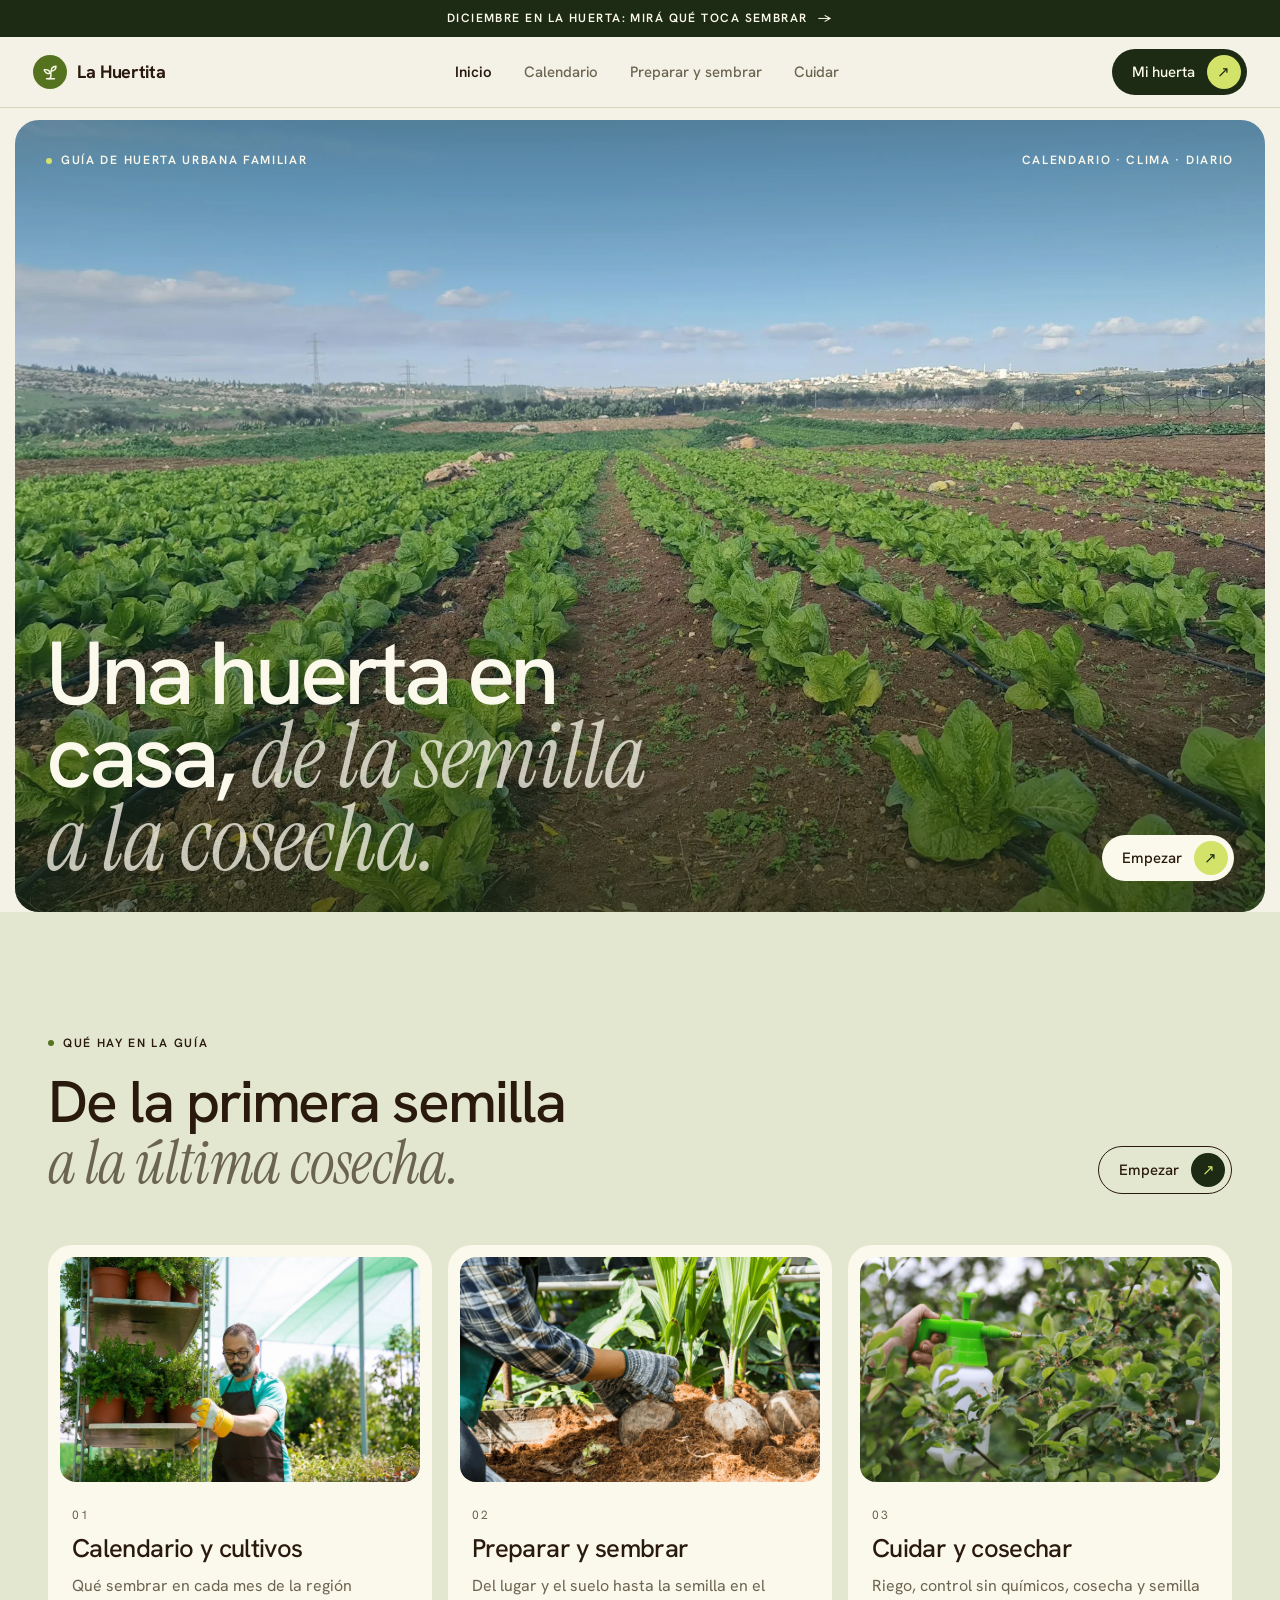
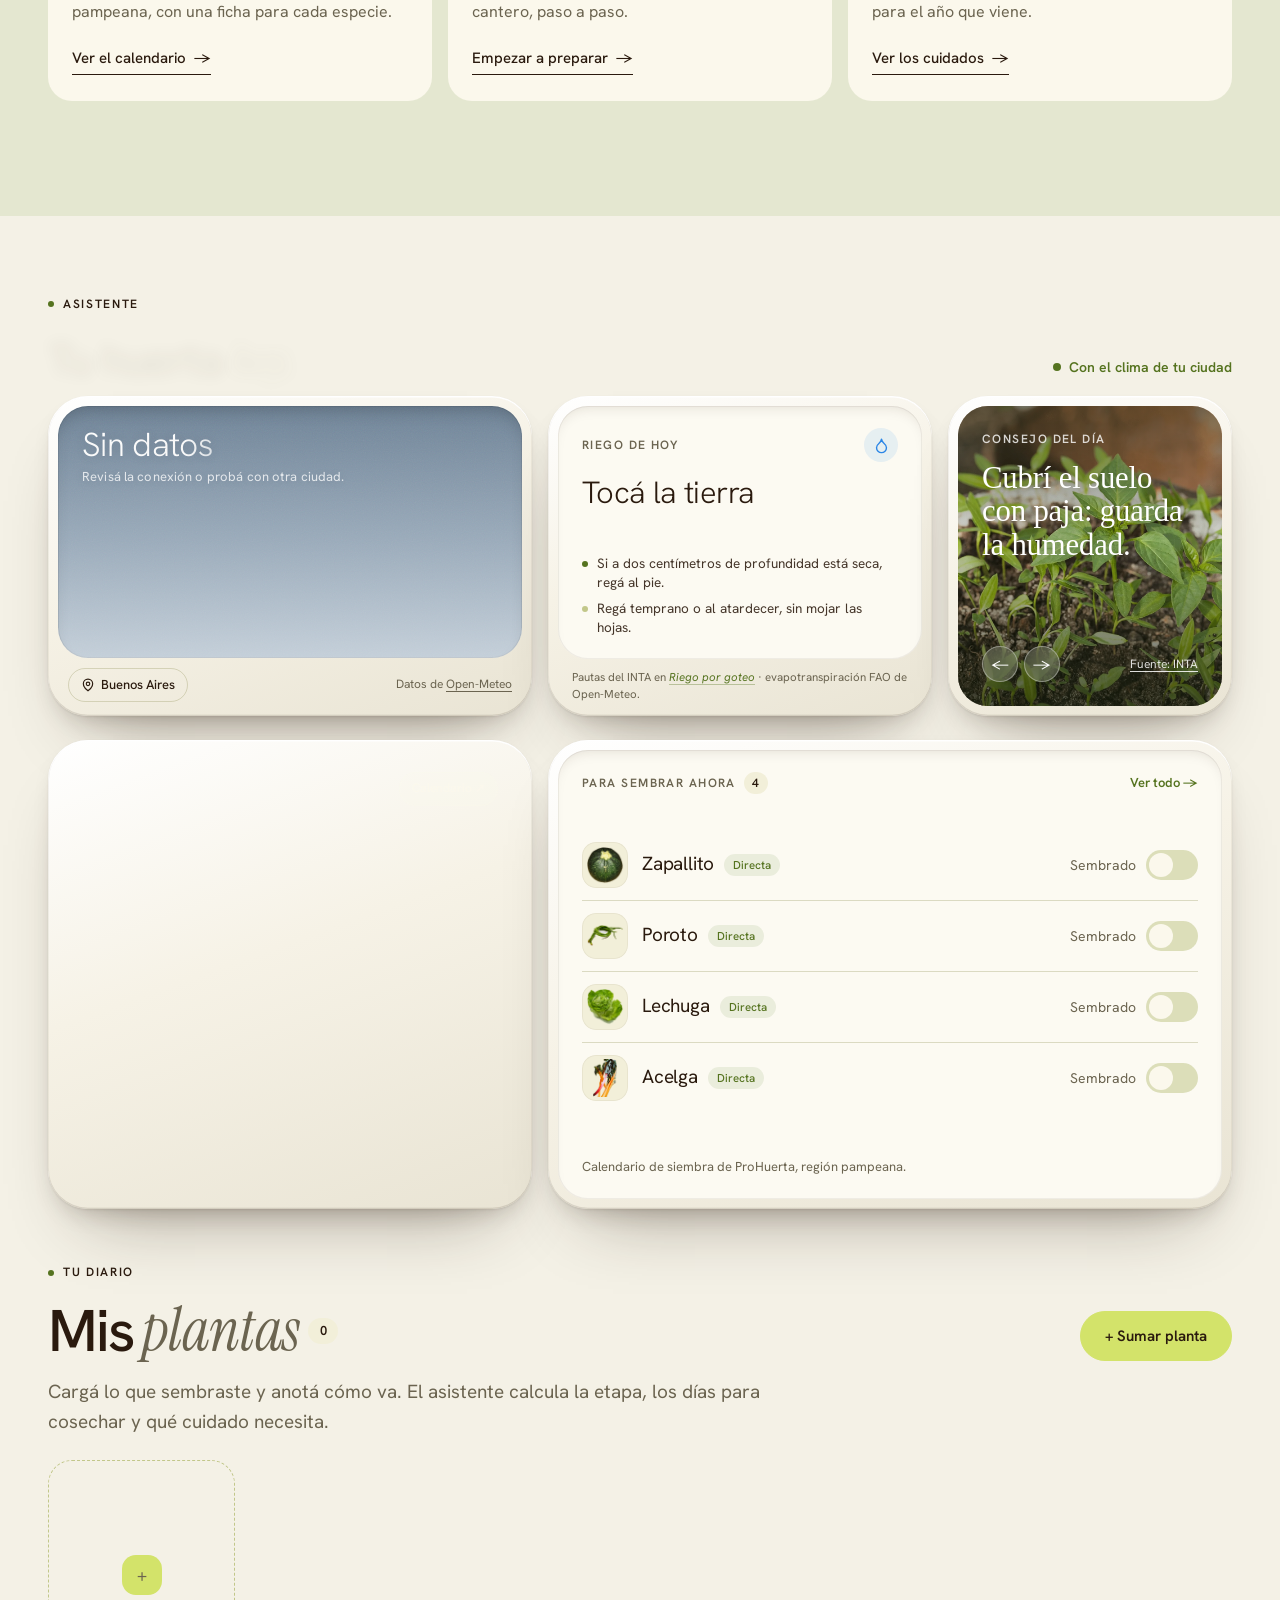
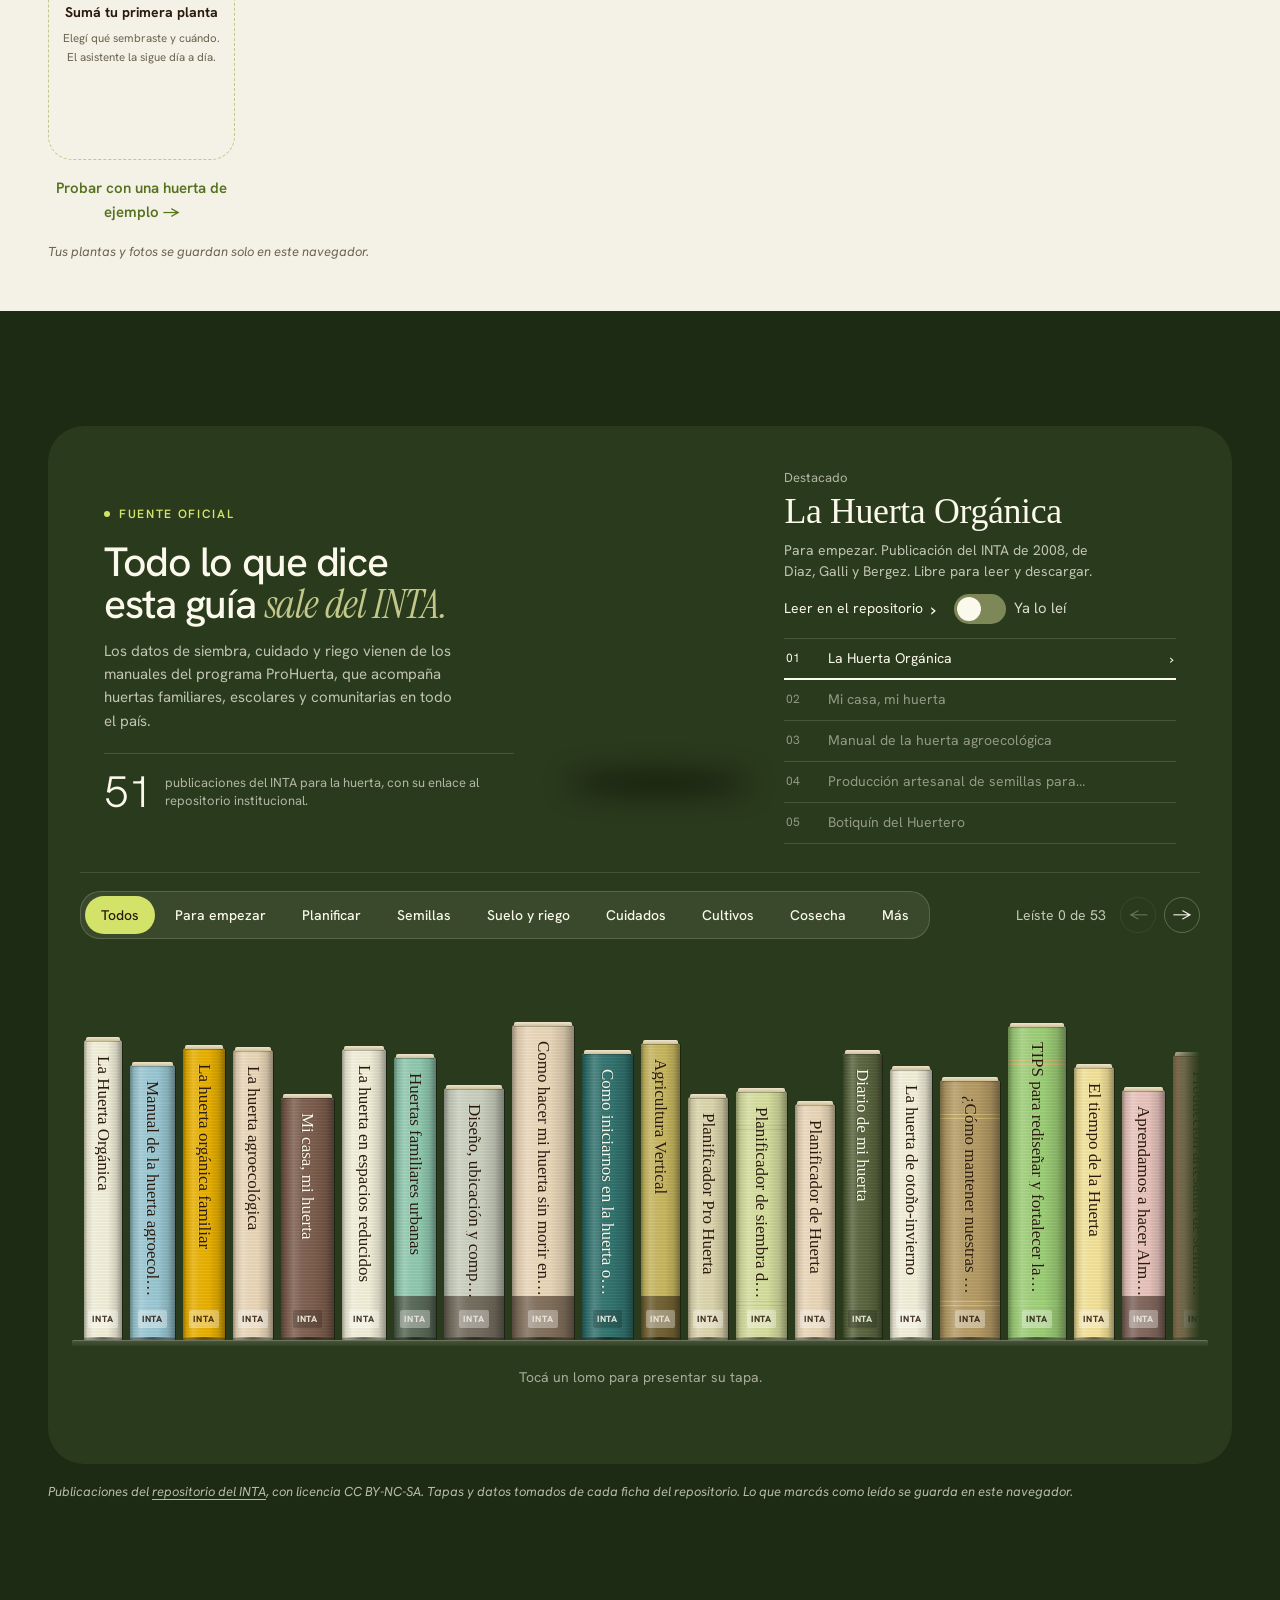
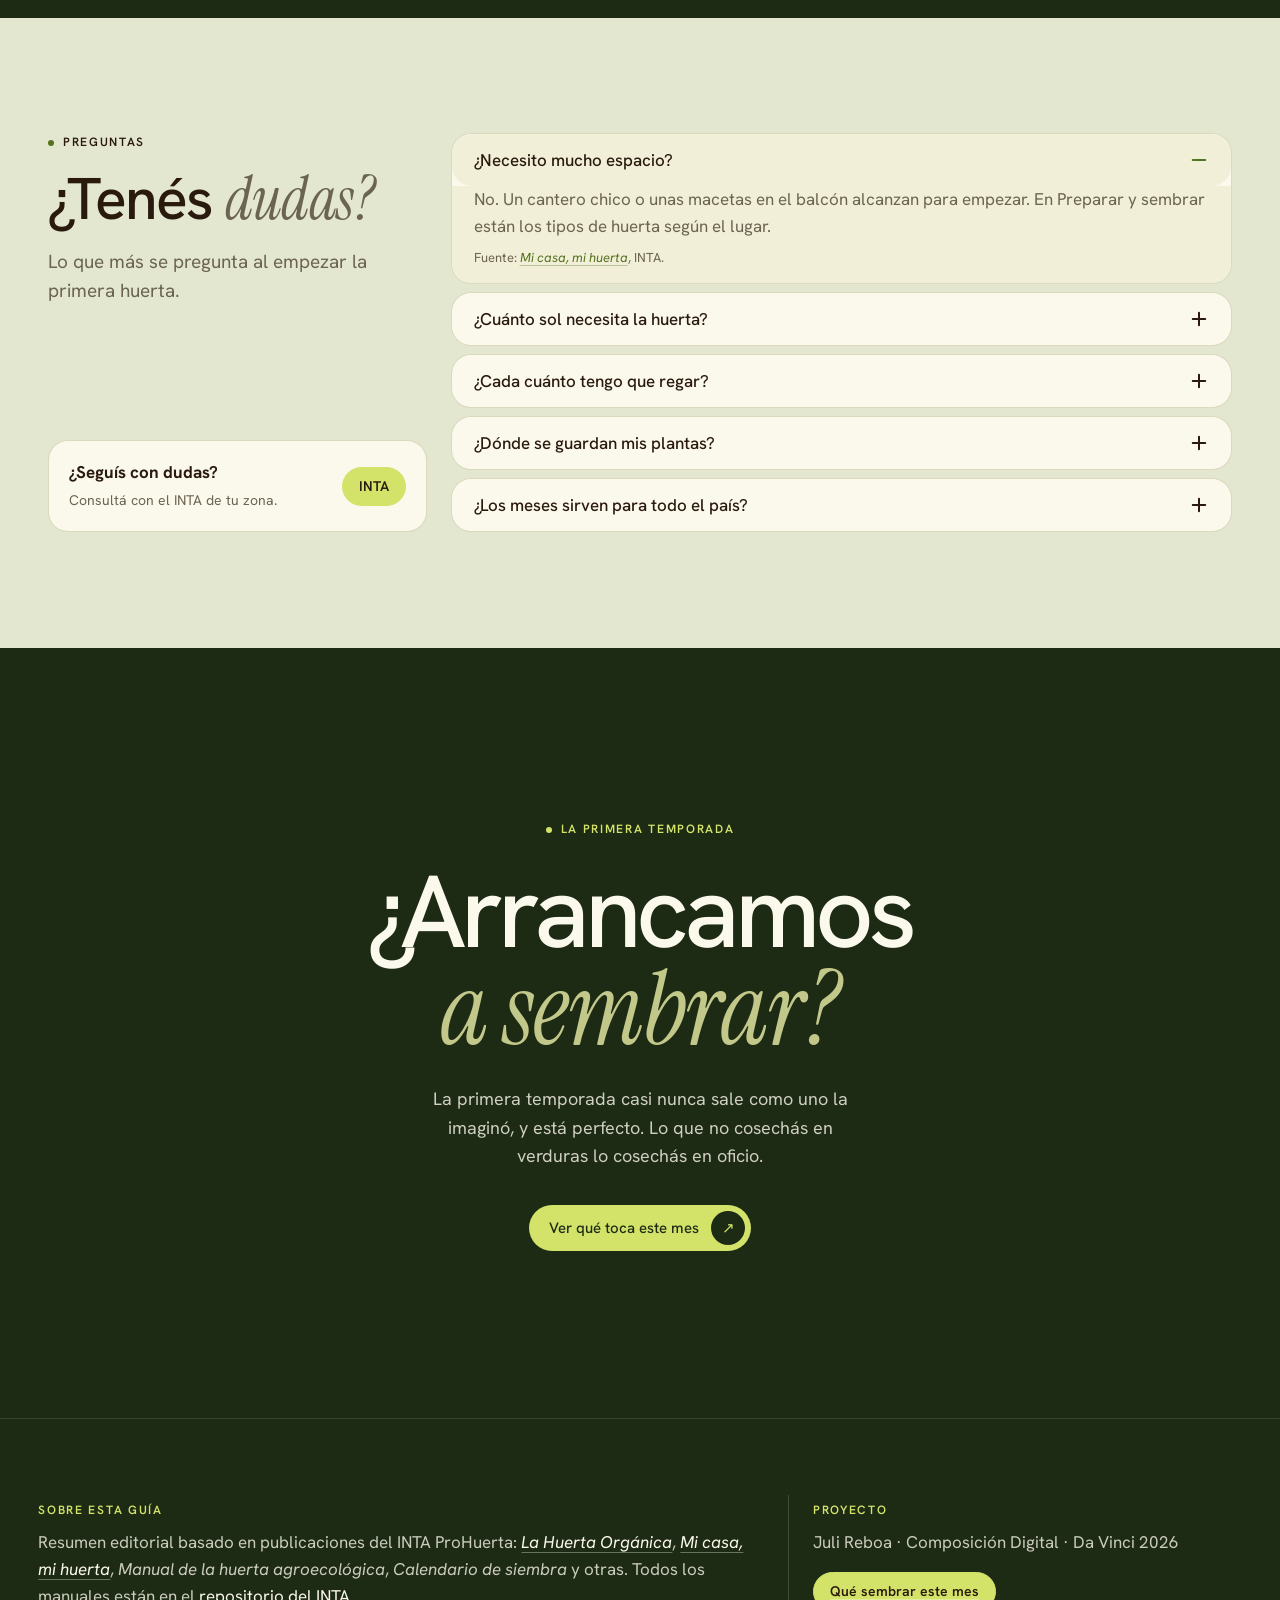
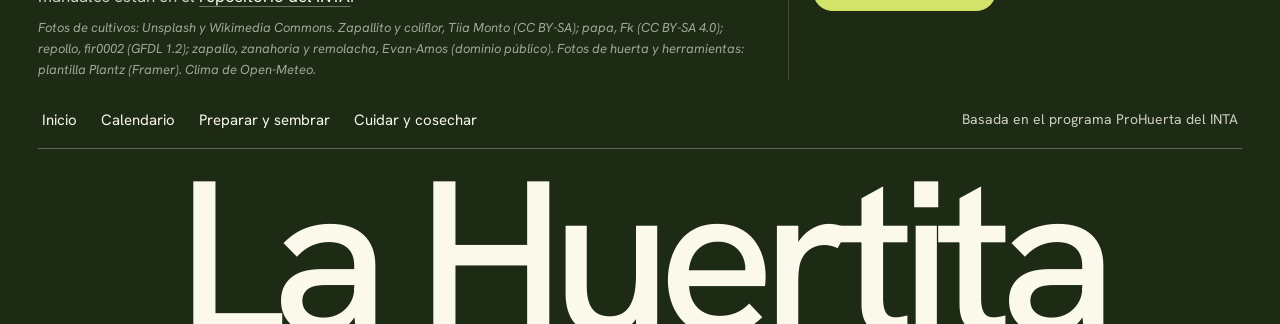
==== commit db92099c: "Páginas internas más breves y sin repeticiones - Cada tema muestra su encabezado y lo demás queda de" ====
--- a/index.html
+++ b/index.html
@@ -9,7 +9,7 @@
     <link rel="preconnect" href="https://fonts.googleapis.com">
     <link rel="preconnect" href="https://fonts.gstatic.com" crossorigin>
     <link href="https://fonts.googleapis.com/css2?family=Instrument+Serif:ital@0;1&display=swap" rel="stylesheet">
-    <link rel="stylesheet" href="css/style.css?v=2910t">
+    <link rel="stylesheet" href="css/style.css?v=2910w">
   </head>
   <body data-base="">
     <header class="nav-huertita container-xxl px-3">
@@ -394,6 +394,6 @@
     <script src="js/este-mes.js?v=2910t"></script>
     <script src="js/estante-datos.js"></script>
     <script src="js/estante.js?v=2910t"></script>
-    <script src="js/front.js?v=2210b"></script>
+    <script src="js/front.js?v=2910w"></script>
   </body>
 </html>
--- a/css/style.css
+++ b/css/style.css
@@ -2074,3 +2074,23 @@
 .inta-dato{ display:flex; align-items:center; gap:14px; margin:0; padding-top:16px; border-top:1px solid rgba(251,248,236,.14); max-width:46ch; }
 .inta-dato b{ font-size:44px; font-weight:300; letter-spacing:-.03em; line-height:1; color:var(--color-fondos); font-variant-numeric:tabular-nums; }
 .inta-dato span{ font-size:13px; line-height:1.4; color:rgba(251,248,236,.65); }
+
+/* =========================================================
+   Páginas internas breves (29/10): temas plegados con «Ver más»,
+   apertura sin foto repetida y capítulos más bajos
+   ========================================================= */
+body[data-base="../"] main .seccion{ padding:44px 0; }
+body[data-base="../"] main .seccion .encabezado{ margin-bottom:22px; }
+.ver-mas{ display:inline-flex; align-items:center; gap:8px; margin-top:22px; padding:10px 18px; border-radius:99px; font:inherit; font-size:14px; font-weight:500;
+    color:var(--color-titulos); background:transparent; border:1px solid var(--color-borde); cursor:pointer; transition:background .2s ease, border-color .2s ease; }
+.ver-mas:hover{ background:var(--color-lima); border-color:var(--color-lima); }
+.ver-mas:focus-visible{ outline:2px solid var(--color-marca); outline-offset:3px; }
+.plegado{ margin-top:8px; }
+.plegado:not([hidden]){ animation:etq-entrar .35s var(--ease) both; }
+/* la portada ya tiene foto: la apertura queda solo con el texto */
+body[data-base="../"] .hero-interna .col-lg-6:last-child, body[data-base="../"] .hero-interna .col-lg-5:last-child{ display:none; }
+body[data-base="../"] .hero-interna{ padding:8px 0 0; }
+body[data-base="../"] .hero-interna h1{ font-size:clamp(36px,4.6vw,56px); margin:12px 0 14px; }
+.banda-capitulo{ padding:8px 0; }
+.banda-capitulo > .container-xxl{ padding-top:22px !important; padding-bottom:22px !important; }
+.banda-capitulo h2{ font-size:clamp(28px,3vw,40px) !important; margin:6px 0 !important; }
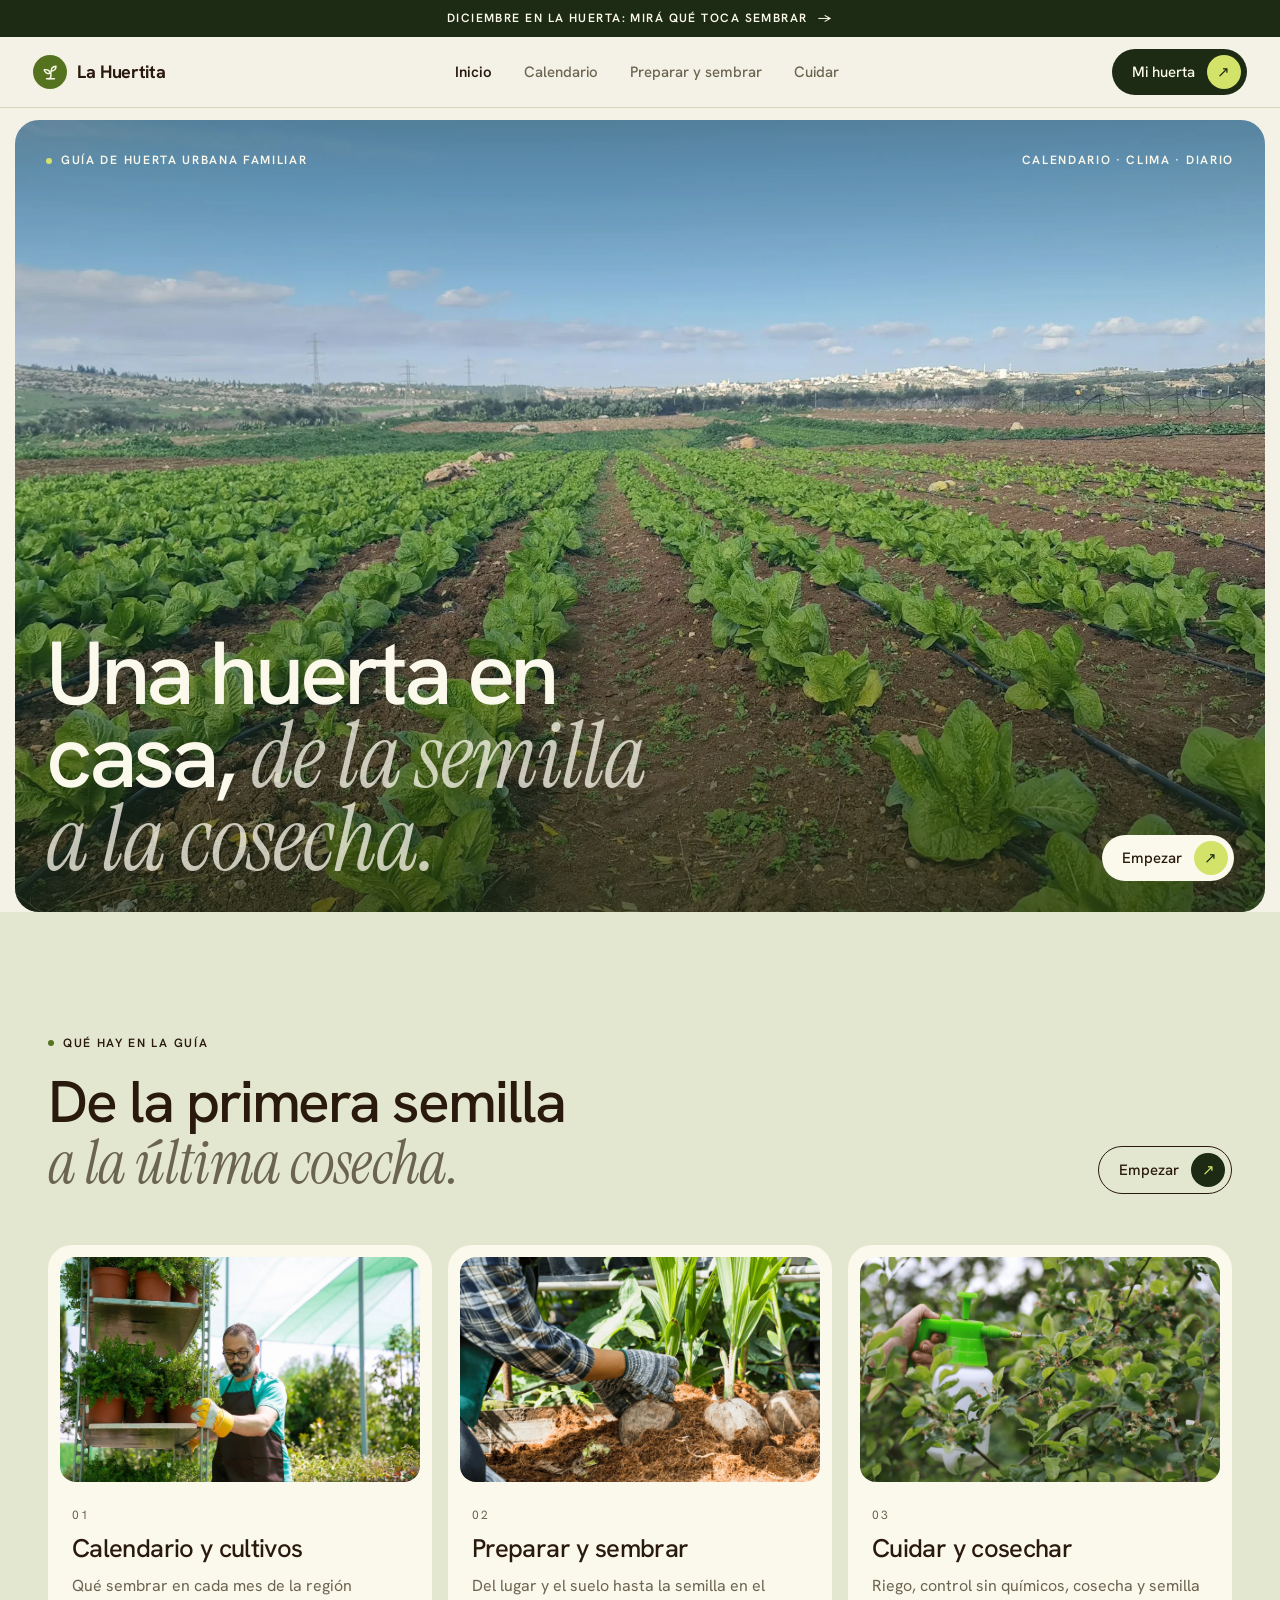
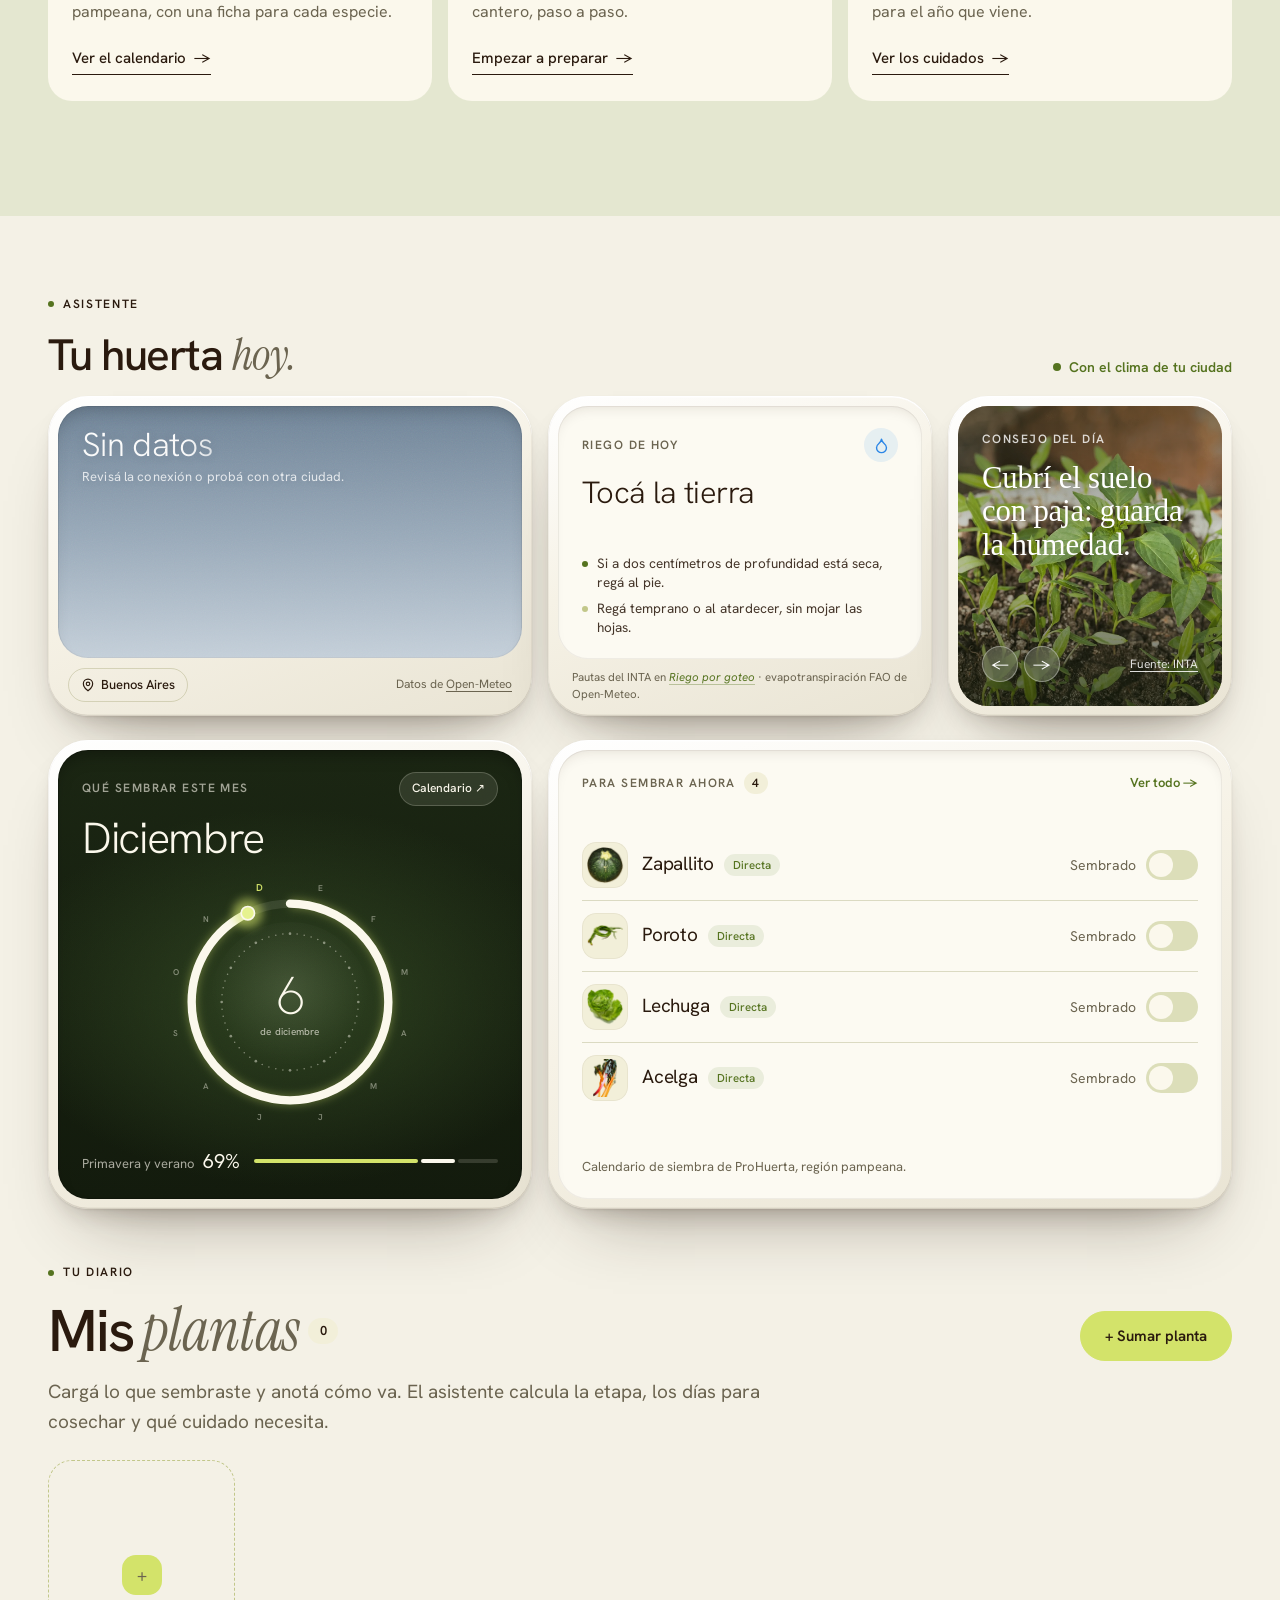
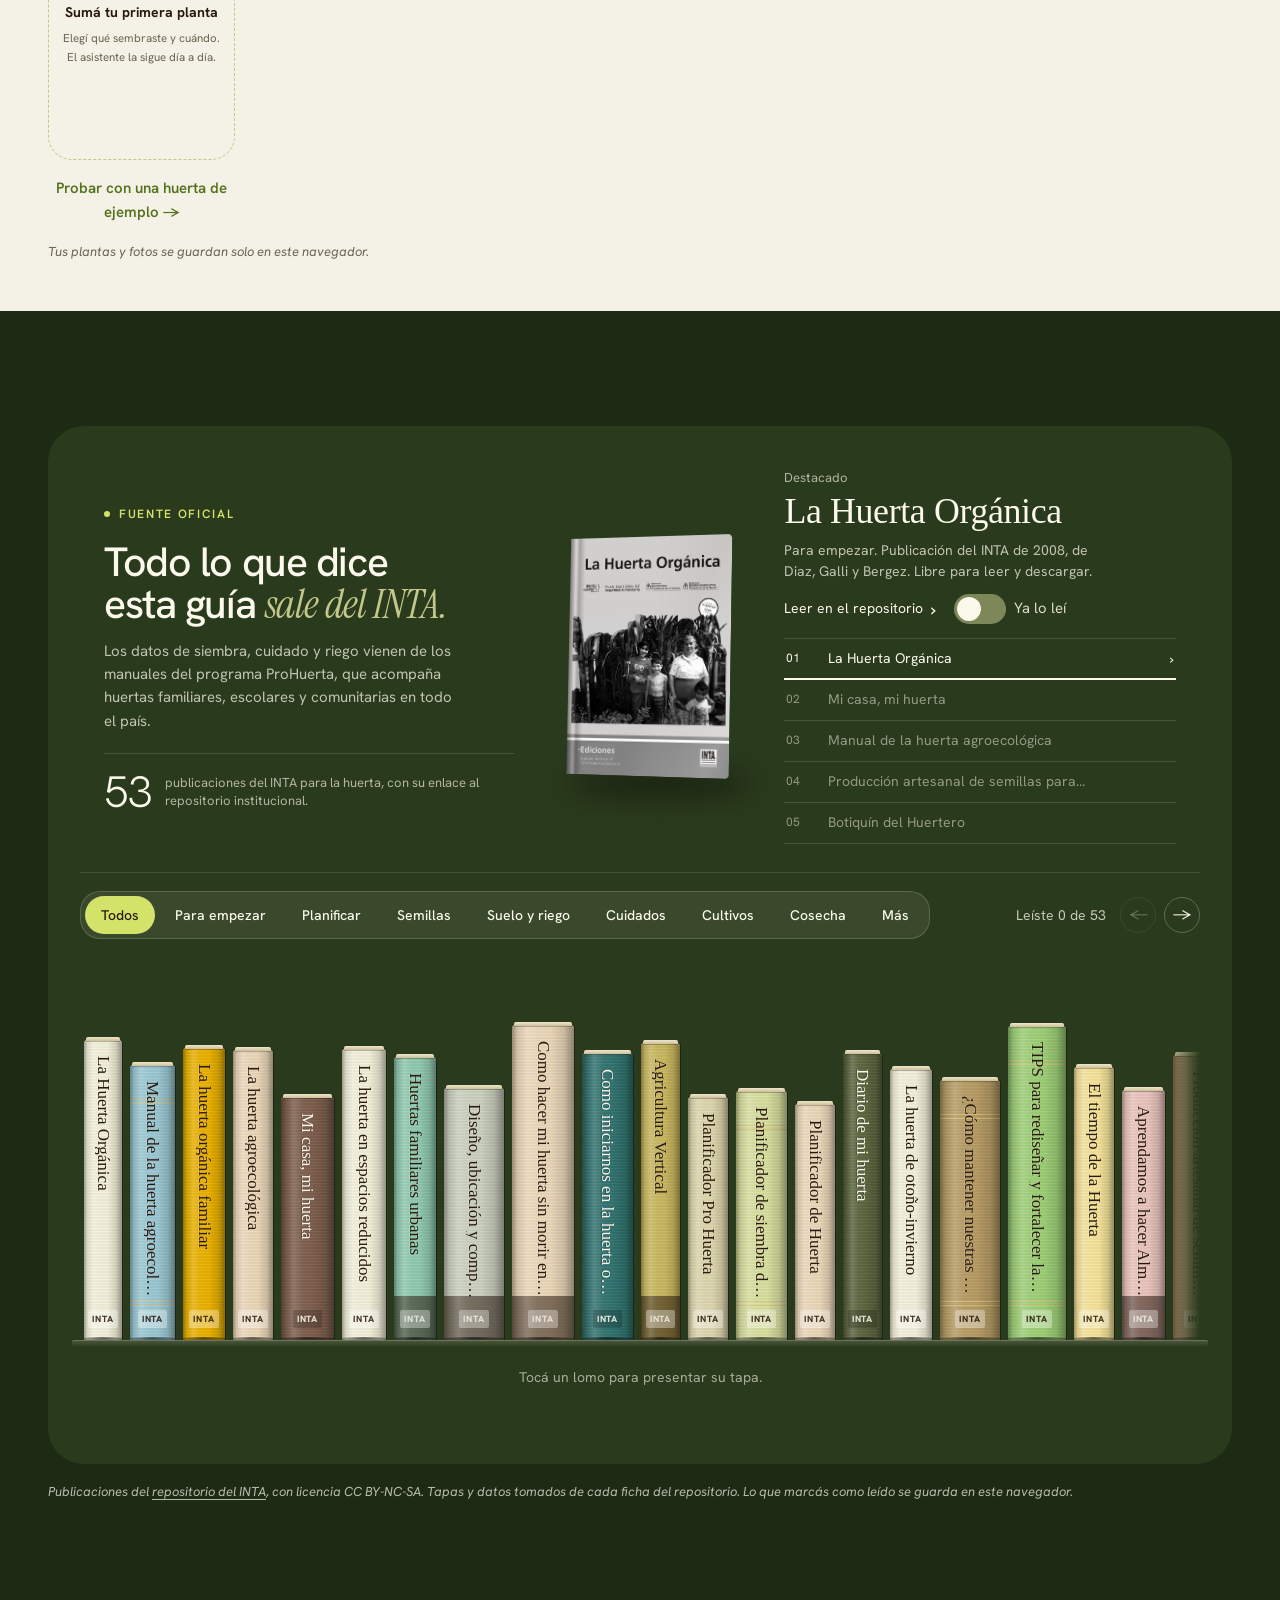
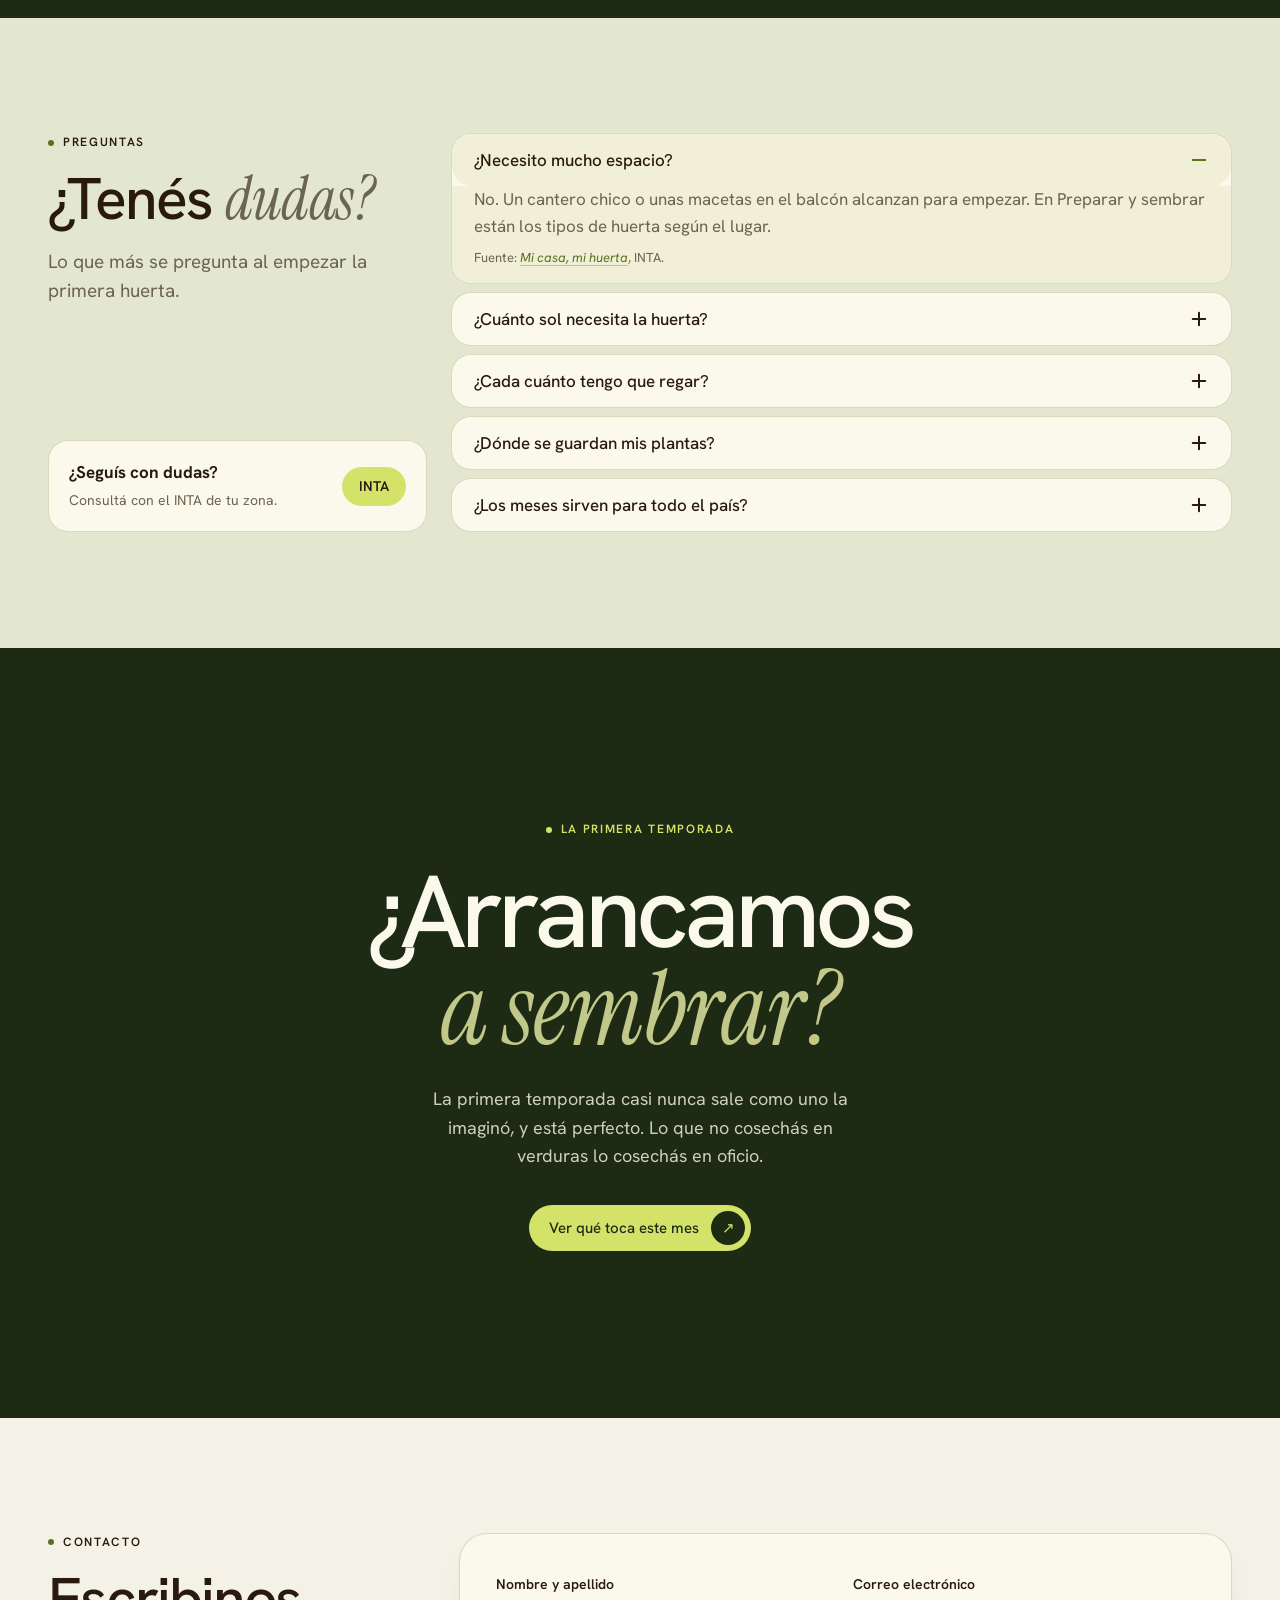
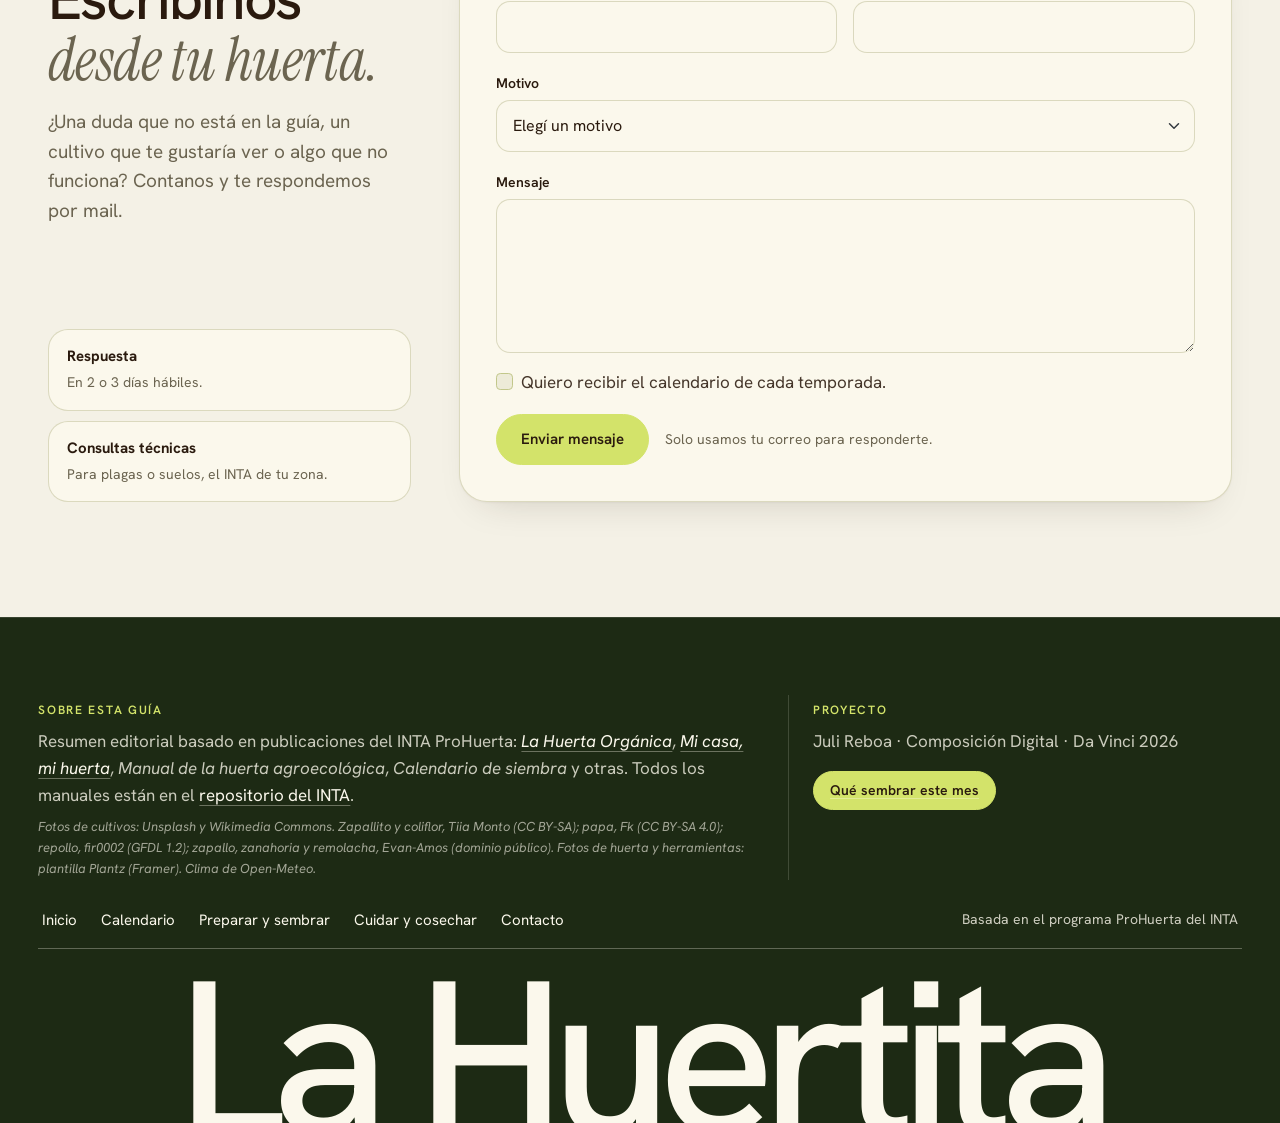
==== commit c4828b3a: "Formulario de contacto con Netlify Forms y página de confirmación Final de Composición Digital: form" ====
--- a/index.html
+++ b/index.html
@@ -9,7 +9,7 @@
     <link rel="preconnect" href="https://fonts.googleapis.com">
     <link rel="preconnect" href="https://fonts.gstatic.com" crossorigin>
     <link href="https://fonts.googleapis.com/css2?family=Instrument+Serif:ital@0;1&display=swap" rel="stylesheet">
-    <link rel="stylesheet" href="css/style.css?v=2910w">
+    <link rel="stylesheet" href="css/style.css?v=1711">
   </head>
   <body data-base="">
     <header class="nav-huertita container-xxl px-3">
@@ -299,6 +299,67 @@
           <a class="btn-cta" href="#tu-huerta">Ver qué toca este mes <span class="circulo" aria-hidden="true">↗</span></a>
         </div>
       </section>
+
+      <!-- Contacto (final de Composición Digital: Netlify Forms) -->
+      <section class="seccion contacto" id="contacto" aria-labelledby="titulo-contacto">
+        <div class="container-xxl px-4 px-lg-5">
+          <div class="row g-4 g-lg-5">
+            <div class="col-lg-4 d-flex flex-column">
+              <p class="overline">Contacto</p>
+              <h2 class="mt-3 mb-3" id="titulo-contacto">Escribinos <em>desde tu huerta.</em></h2>
+              <p class="bajada">¿Una duda que no está en la guía, un cultivo que te gustaría ver o algo que no funciona? Contanos y te respondemos por mail.</p>
+              <ul class="contacto-datos mt-auto">
+                <li><strong>Respuesta</strong><span>En 2 o 3 días hábiles.</span></li>
+                <li><strong>Consultas técnicas</strong><span>Para plagas o suelos, el INTA de tu zona.</span></li>
+              </ul>
+            </div>
+            <div class="col-lg-8">
+              <form class="contacto-form needs-validation" name="contacto" method="POST" action="/html/gracias.html" data-netlify="true" netlify-honeypot="bot-field" novalidate>
+                <input type="hidden" name="form-name" value="contacto">
+                <p class="visually-hidden"><label>No completes este campo: <input name="bot-field" tabindex="-1" autocomplete="off"></label></p>
+                <div class="row g-3">
+                  <div class="col-md-6">
+                    <label class="form-label" for="c-nombre">Nombre y apellido</label>
+                    <input class="form-control" id="c-nombre" name="nombre" type="text" autocomplete="name" minlength="3" maxlength="80" required>
+                    <div class="invalid-feedback">Escribí tu nombre y apellido (al menos 3 letras).</div>
+                  </div>
+                  <div class="col-md-6">
+                    <label class="form-label" for="c-email">Correo electrónico</label>
+                    <input class="form-control" id="c-email" name="email" type="email" autocomplete="email" required>
+                    <div class="invalid-feedback">Revisá el correo: tiene que tener la forma nombre@dominio.com.</div>
+                  </div>
+                  <div class="col-12">
+                    <label class="form-label" for="c-motivo">Motivo</label>
+                    <select class="form-select" id="c-motivo" name="motivo" required>
+                      <option value="" selected disabled>Elegí un motivo</option>
+                      <option>Duda sobre mi huerta</option>
+                      <option>Sugerir un cultivo o un tema</option>
+                      <option>Algo no funciona en el sitio</option>
+                      <option>Otro</option>
+                    </select>
+                    <div class="invalid-feedback">Elegí un motivo.</div>
+                  </div>
+                  <div class="col-12">
+                    <label class="form-label" for="c-mensaje">Mensaje</label>
+                    <textarea class="form-control" id="c-mensaje" name="mensaje" rows="5" minlength="10" maxlength="1500" required></textarea>
+                    <div class="invalid-feedback">Contanos un poco más (al menos 10 caracteres).</div>
+                  </div>
+                  <div class="col-12">
+                    <div class="form-check">
+                      <input class="form-check-input" type="checkbox" id="c-novedades" name="novedades" value="sí">
+                      <label class="form-check-label" for="c-novedades">Quiero recibir el calendario de cada temporada.</label>
+                    </div>
+                  </div>
+                  <div class="col-12 d-flex flex-wrap align-items-center gap-3">
+                    <button class="btn btn-huerta lima" type="submit">Enviar mensaje</button>
+                    <span class="contacto-nota">Solo usamos tu correo para responderte.</span>
+                  </div>
+                </div>
+              </form>
+            </div>
+          </div>
+        </div>
+      </section>
     </main>
 
     <footer class="pie">
@@ -323,6 +384,7 @@
               <a href="html/calendario.html">Calendario</a>
               <a href="html/preparar-y-sembrar.html">Preparar y sembrar</a>
               <a href="html/cuidar-y-cosechar.html">Cuidar y cosechar</a>
+              <a href="index.html#contacto">Contacto</a>
             </nav>
             <span>Basada en el programa ProHuerta del INTA</span>
           </div>
@@ -395,5 +457,6 @@
     <script src="js/estante-datos.js"></script>
     <script src="js/estante.js?v=2910t"></script>
     <script src="js/front.js?v=2910w"></script>
+    <script src="js/contacto.js?v=1711"></script>
   </body>
 </html>
--- a/css/style.css
+++ b/css/style.css
@@ -2094,3 +2094,22 @@
 .banda-capitulo{ padding:8px 0; }
 .banda-capitulo > .container-xxl{ padding-top:22px !important; padding-bottom:22px !important; }
 .banda-capitulo h2{ font-size:clamp(28px,3vw,40px) !important; margin:6px 0 !important; }
+
+/* ===== Contacto (final: Netlify Forms) ===== */
+.contacto{ background:var(--color-app); }
+.contacto-form{ background:var(--color-fondos); border:1px solid var(--color-borde); border-radius:var(--radio); padding:clamp(22px,3vw,36px); box-shadow:var(--sombra); }
+.contacto-form .form-label{ font-weight:600; font-size:14px; color:var(--color-titulos); margin-bottom:6px; }
+.contacto-form .form-control, .contacto-form .form-select{ background-color:var(--color-blanco); border:1px solid var(--color-borde); border-radius:var(--radio-s); padding:12px 16px; color:var(--color-titulos); font-size:16px; }
+.contacto-form .form-control:focus, .contacto-form .form-select:focus{ border-color:var(--color-marca); box-shadow:0 0 0 3px rgba(85,115,31,.18); }
+.contacto-form .form-check-input{ border-color:var(--color-lineas); }
+.contacto-form .form-check-input:checked{ background-color:var(--color-marca); border-color:var(--color-marca); }
+.contacto-form .form-check-input:focus{ box-shadow:0 0 0 3px rgba(85,115,31,.18); border-color:var(--color-marca); }
+.contacto-form.was-validated .form-control:invalid, .contacto-form.was-validated .form-select:invalid{ border-color:var(--color-acento); }
+.contacto-form .invalid-feedback{ color:var(--color-acento); font-size:13px; }
+.contacto-nota{ font-size:14px; color:var(--color-suave); }
+.contacto-datos{ list-style:none; padding:0; margin:0; display:grid; gap:10px; }
+.contacto-datos li{ background:var(--color-fondos); border:1px solid var(--color-borde); border-radius:var(--radio-m); padding:14px 18px; }
+.contacto-datos strong{ display:block; color:var(--color-titulos); font-size:15px; }
+.contacto-datos span{ color:var(--color-suave); font-size:14px; }
+.gracias{ min-height:60vh; display:flex; align-items:center; text-align:center; }
+.gracias h1{ font-size:clamp(36px,5vw,64px); font-weight:500; letter-spacing:-.035em; line-height:1.05; color:var(--color-titulos); }
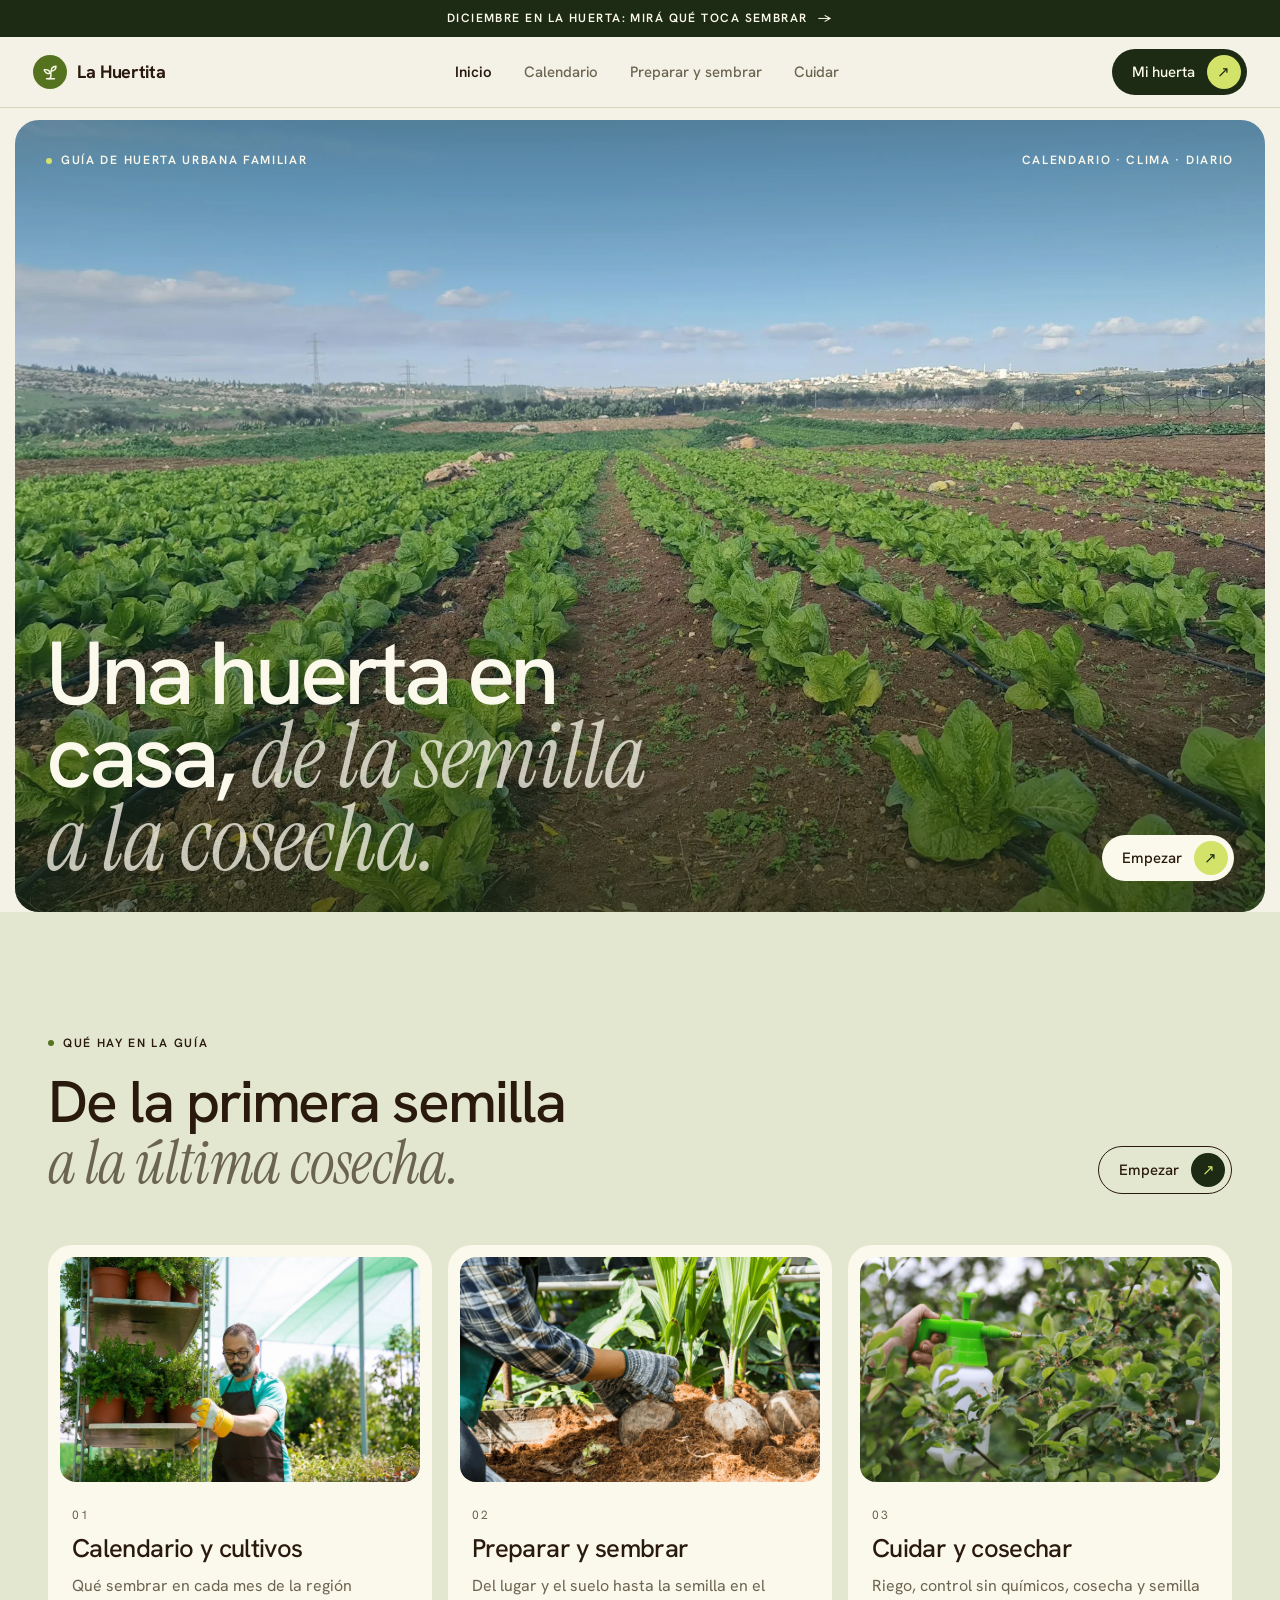
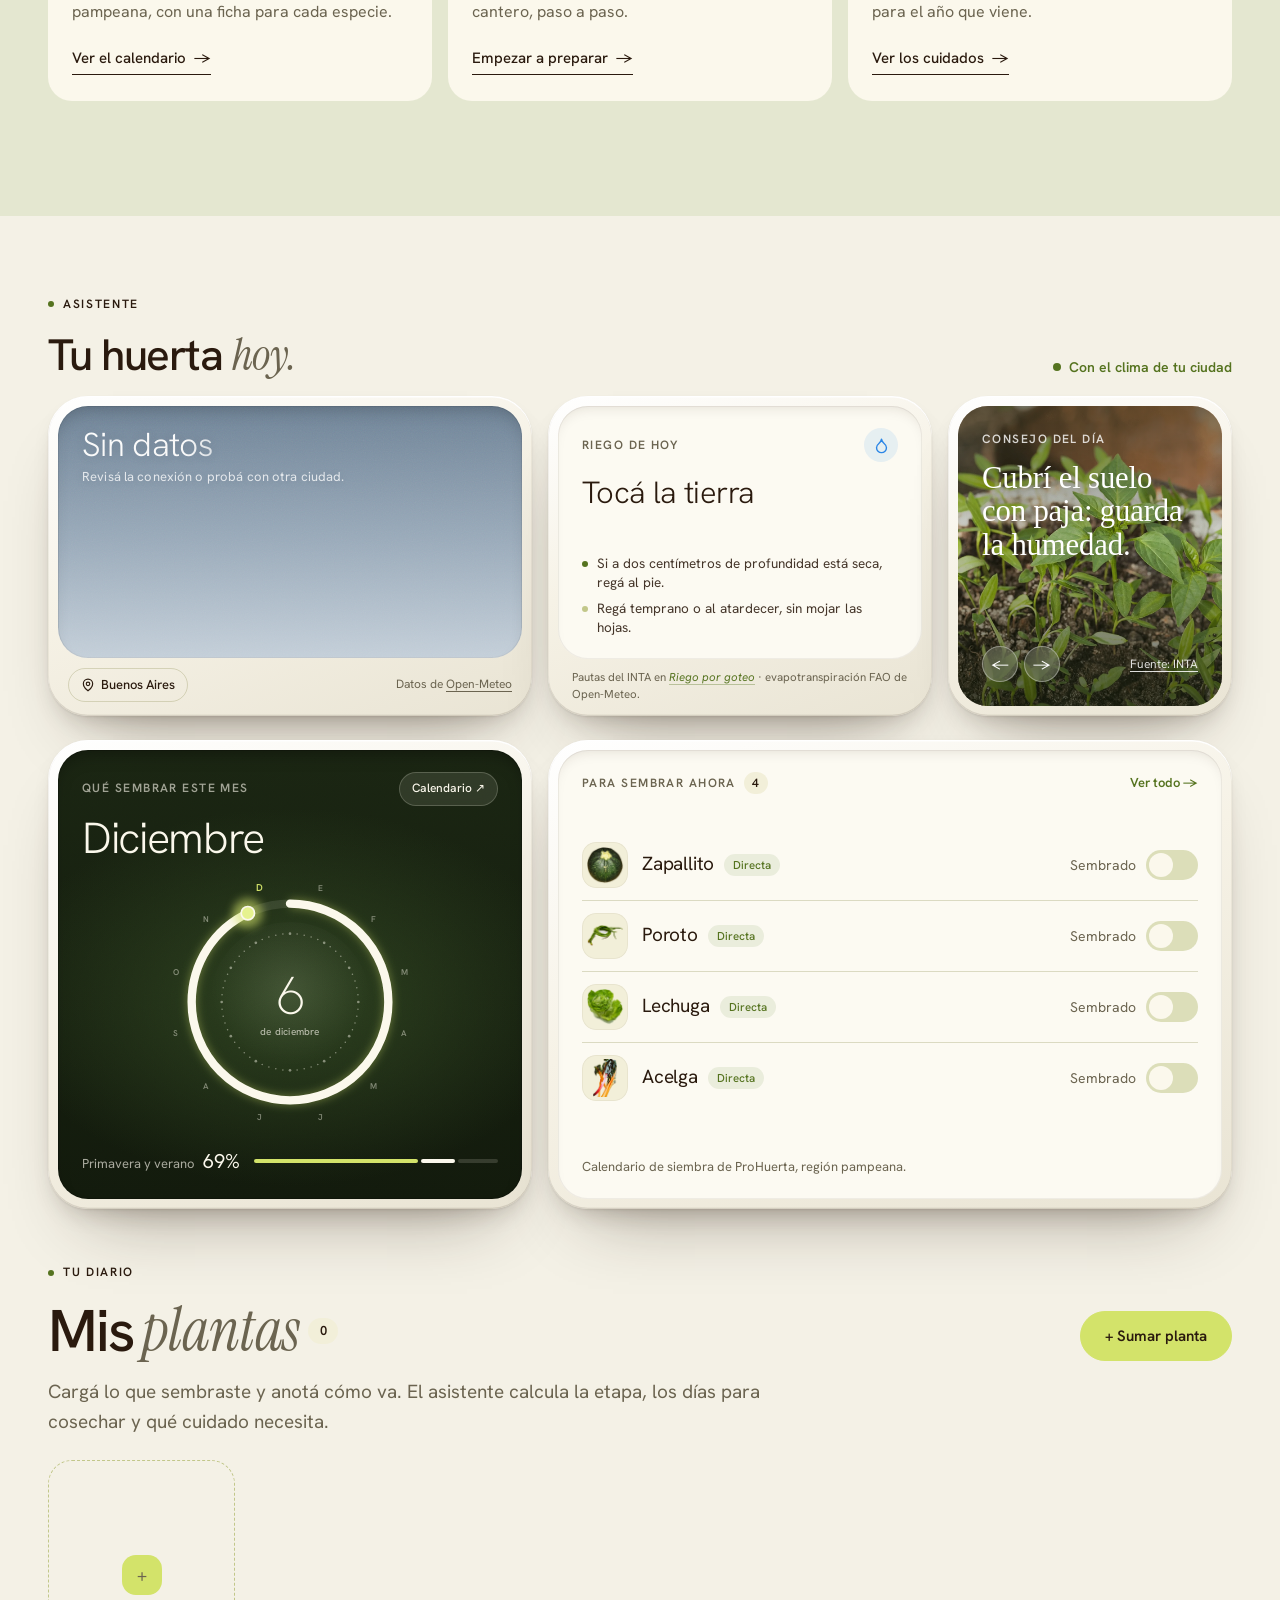
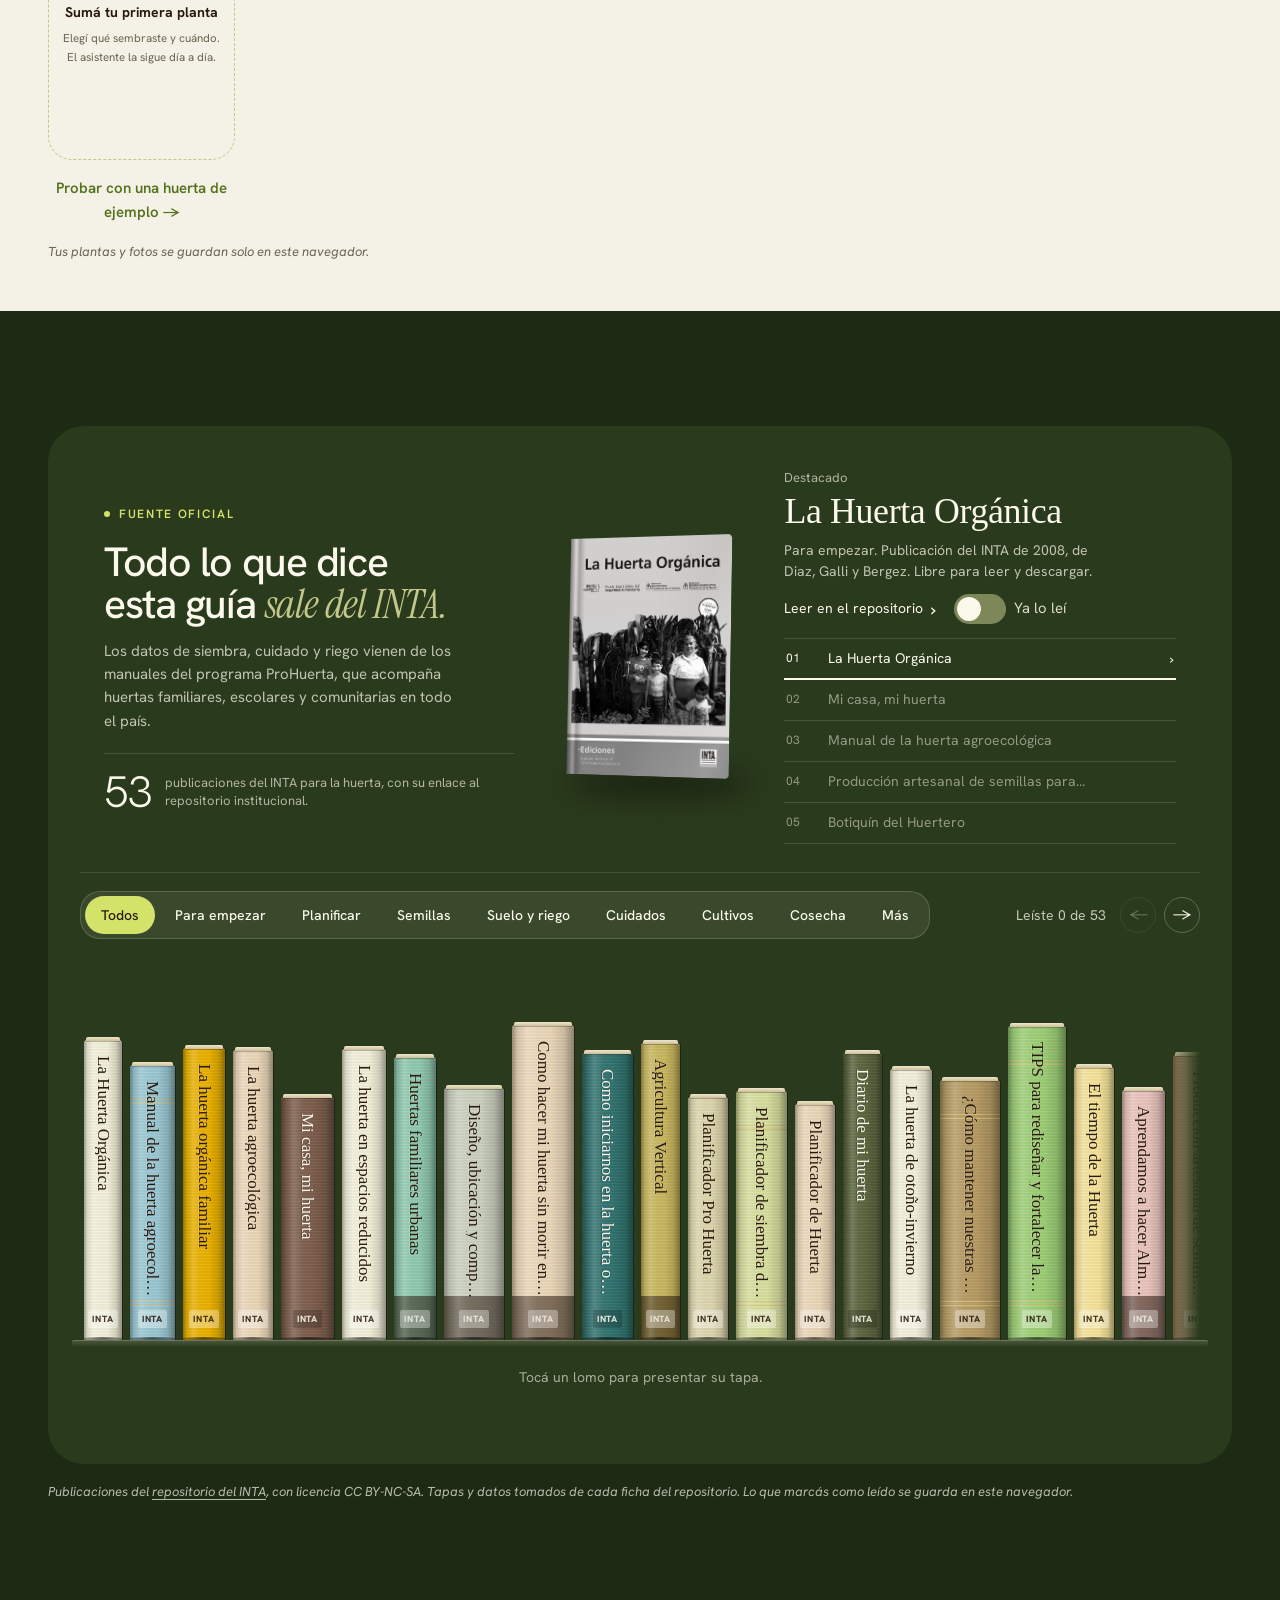
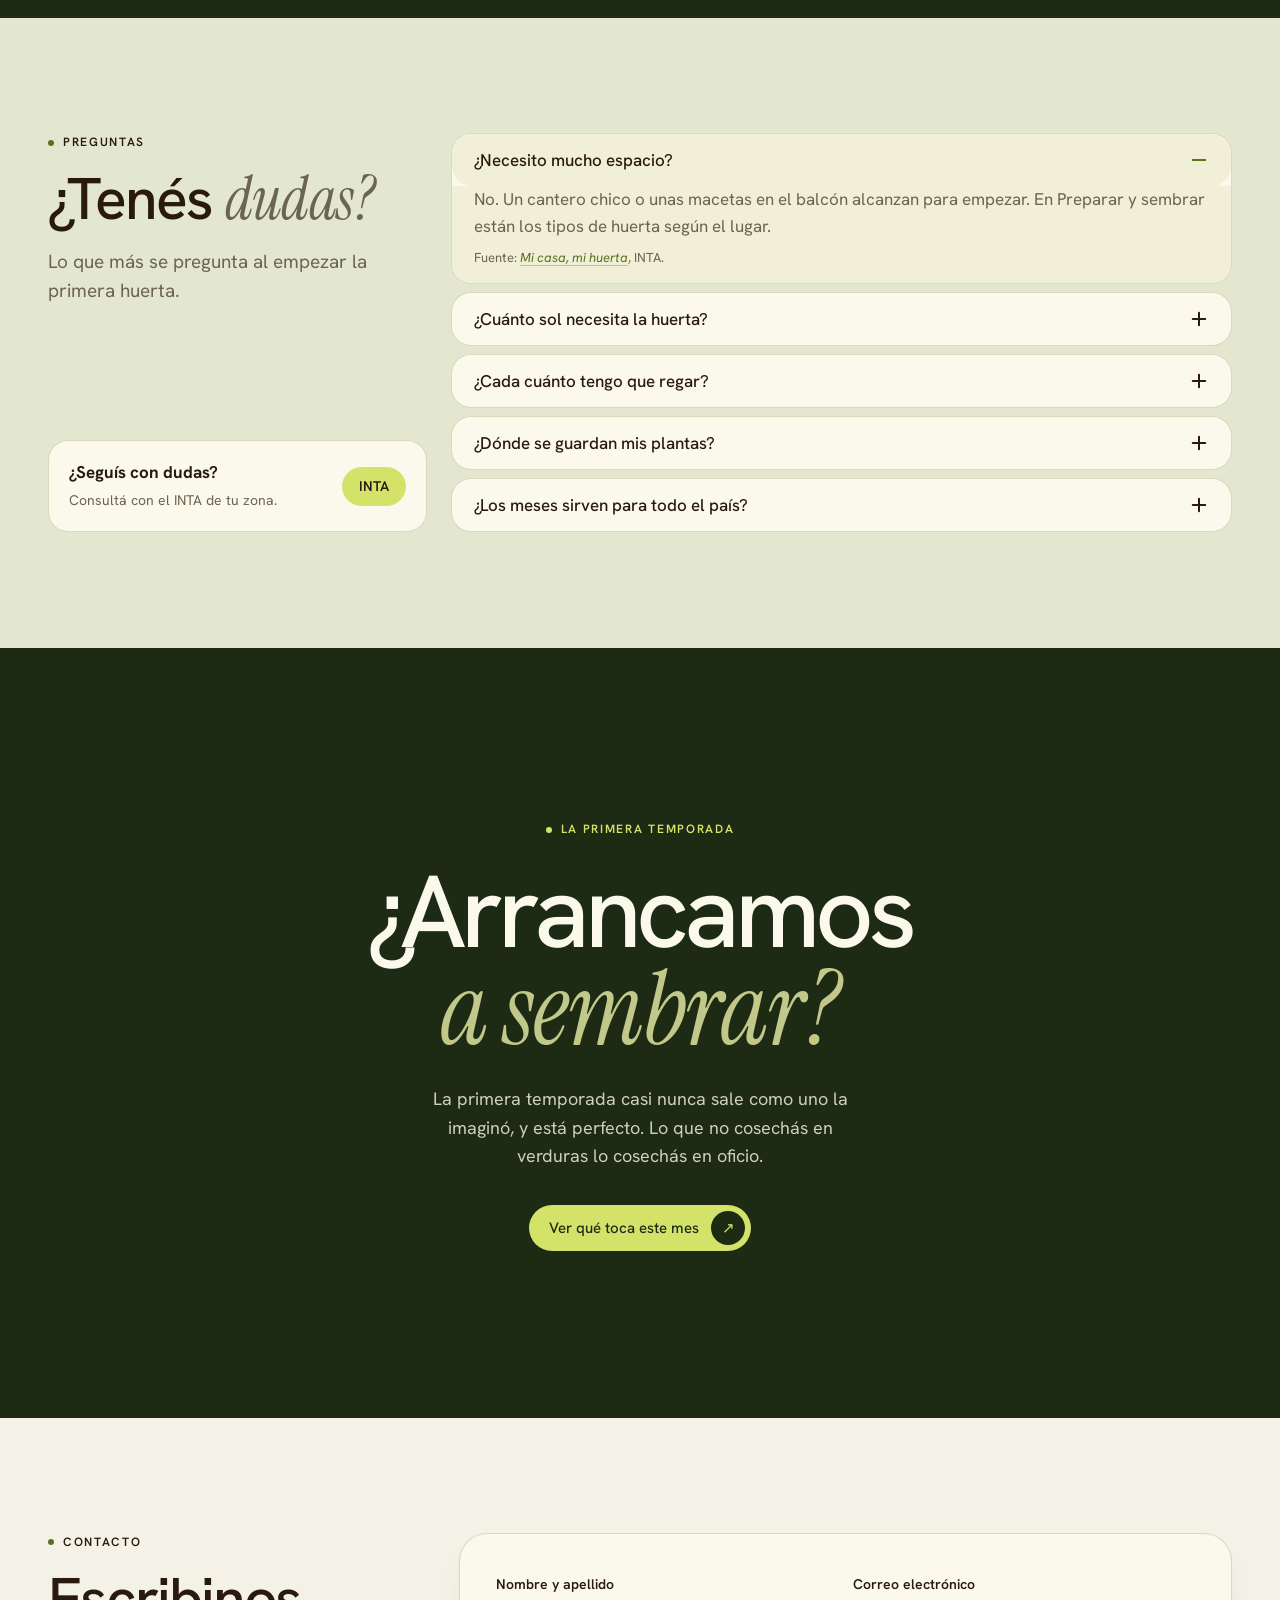
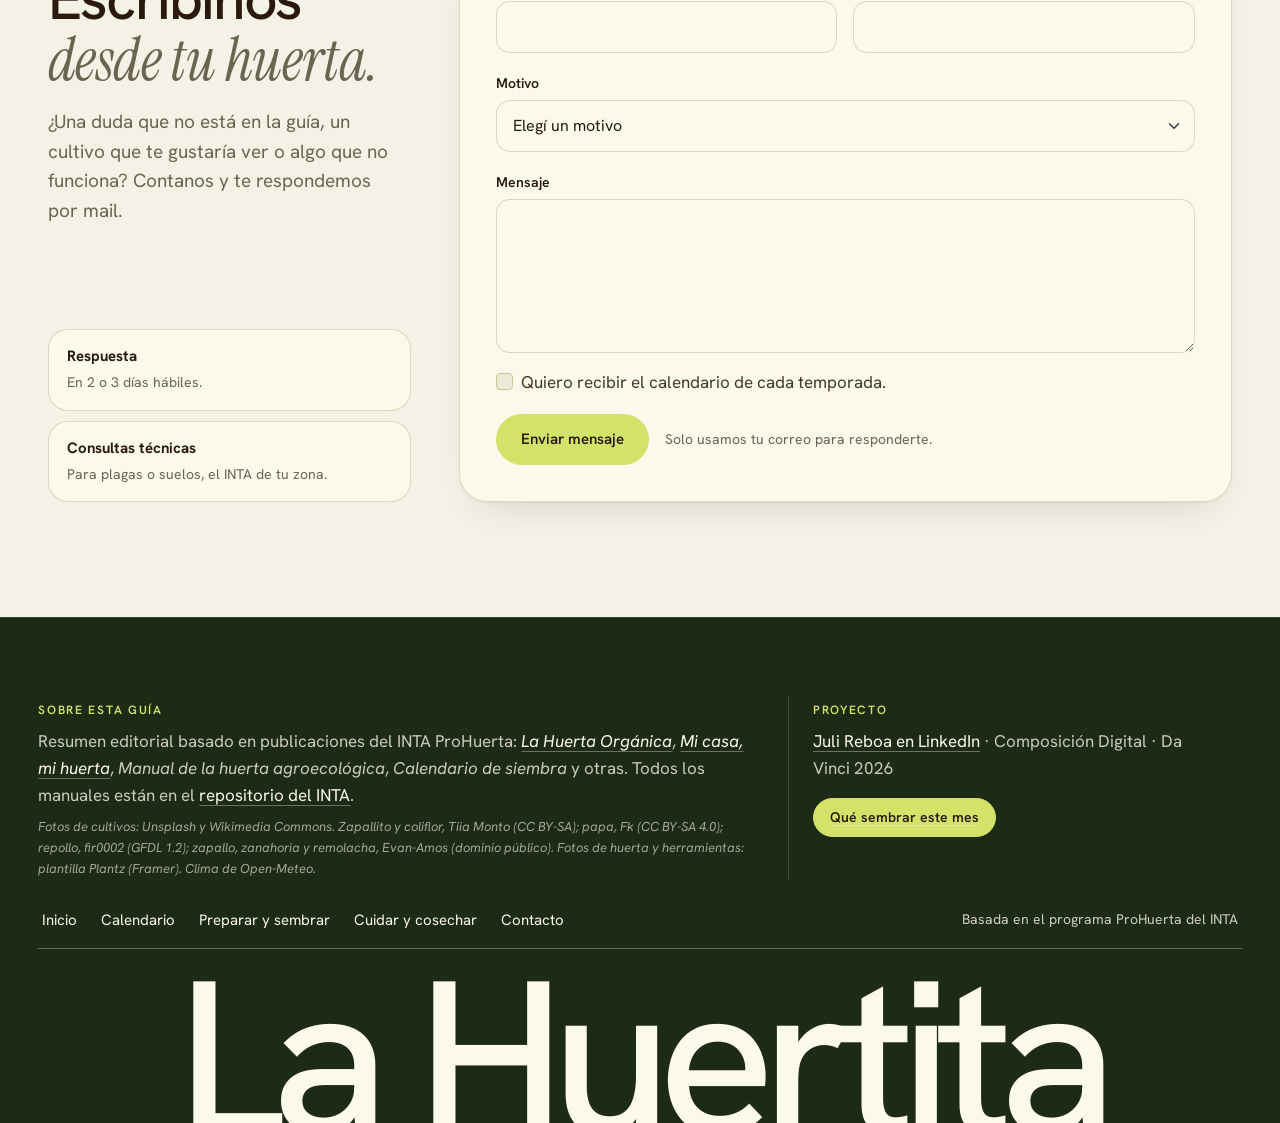
==== commit cf7ef87b: "Link a LinkedIn en el pie de todas las páginas Co-Authored-By: Claude Opus 5.5 <noreply@anthropic.co" ====
--- a/index.html
+++ b/index.html
@@ -374,7 +374,7 @@
             </div>
             <div>
               <p class="overline mb-2">Proyecto</p>
-              <p class="mb-3">Juli Reboa · Composición Digital · Da Vinci 2026</p>
+              <p class="mb-3"><a href="https://www.linkedin.com/in/julieta-reboa/" target="_blank" rel="noopener">Juli Reboa en LinkedIn</a> · Composición Digital · Da Vinci 2026</p>
               <a class="btn btn-huerta lima chico" href="html/calendario.html">Qué sembrar este mes</a>
             </div>
           </div>
